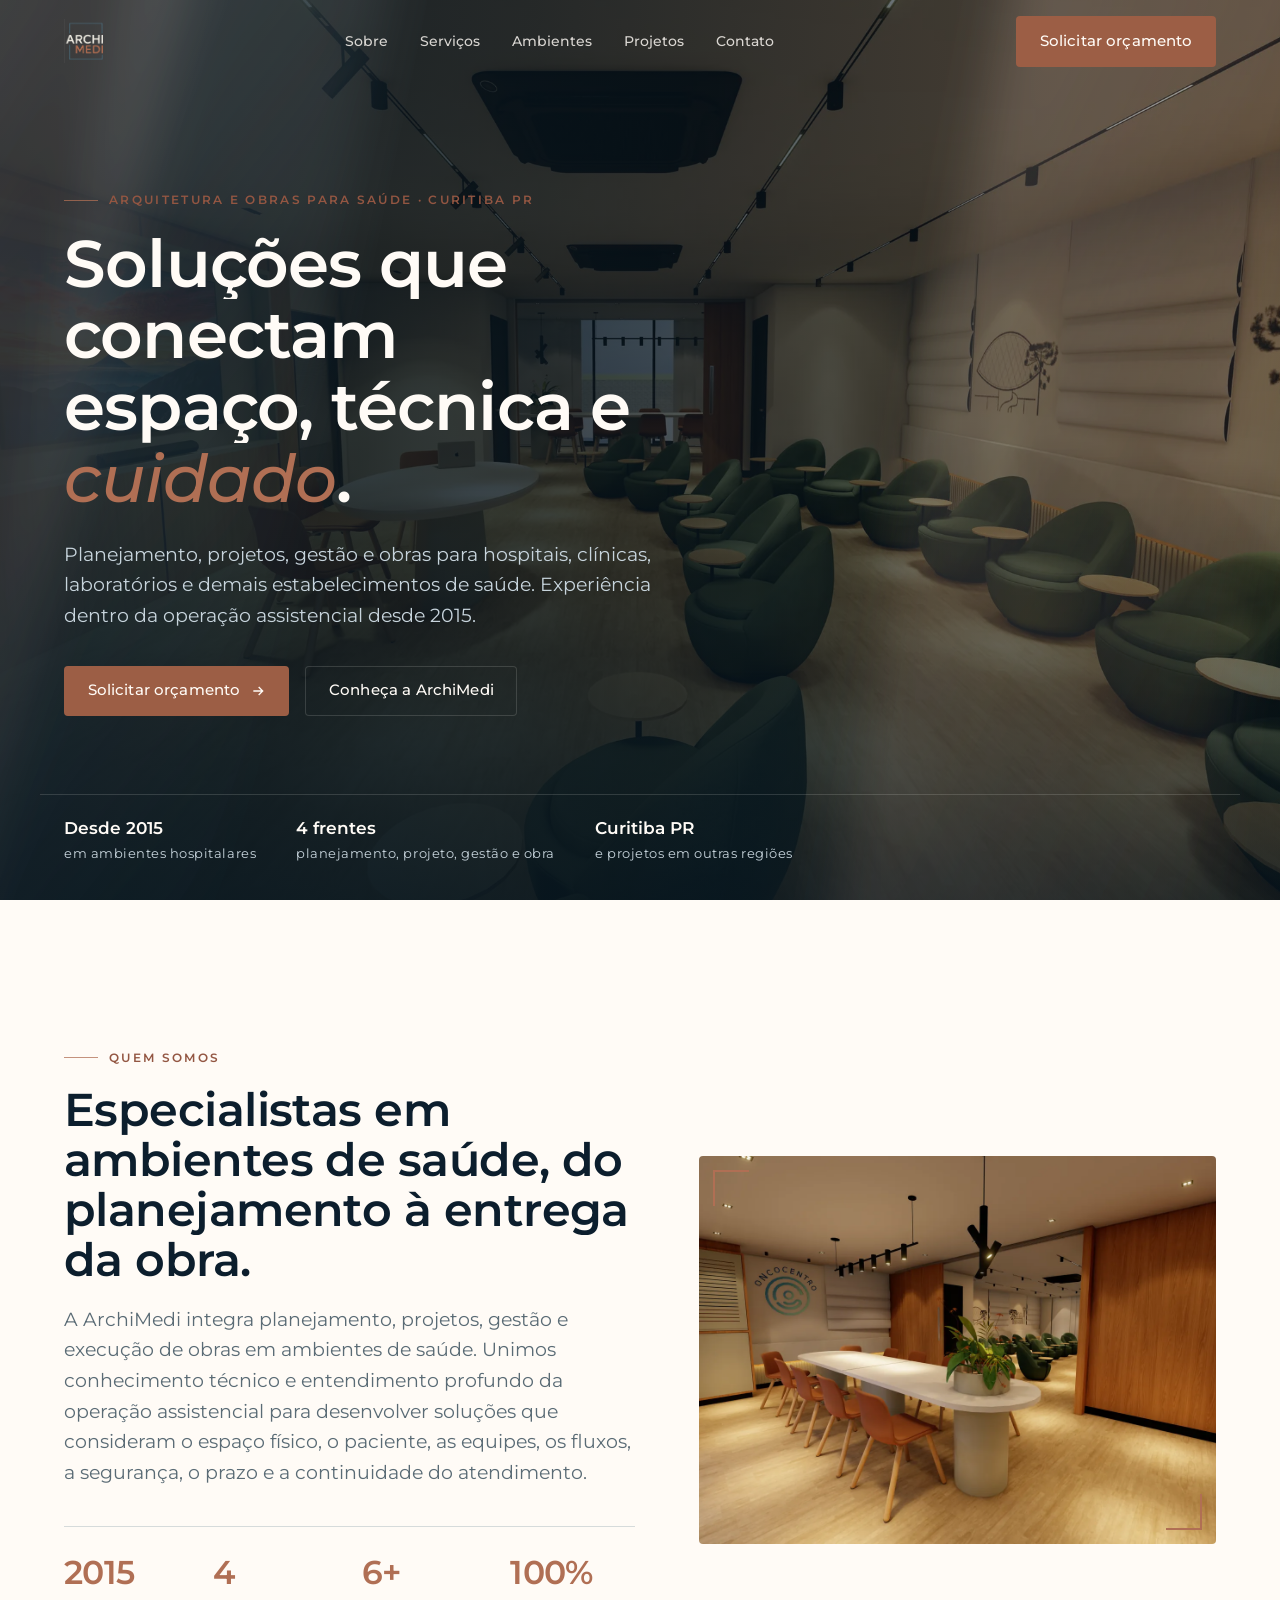
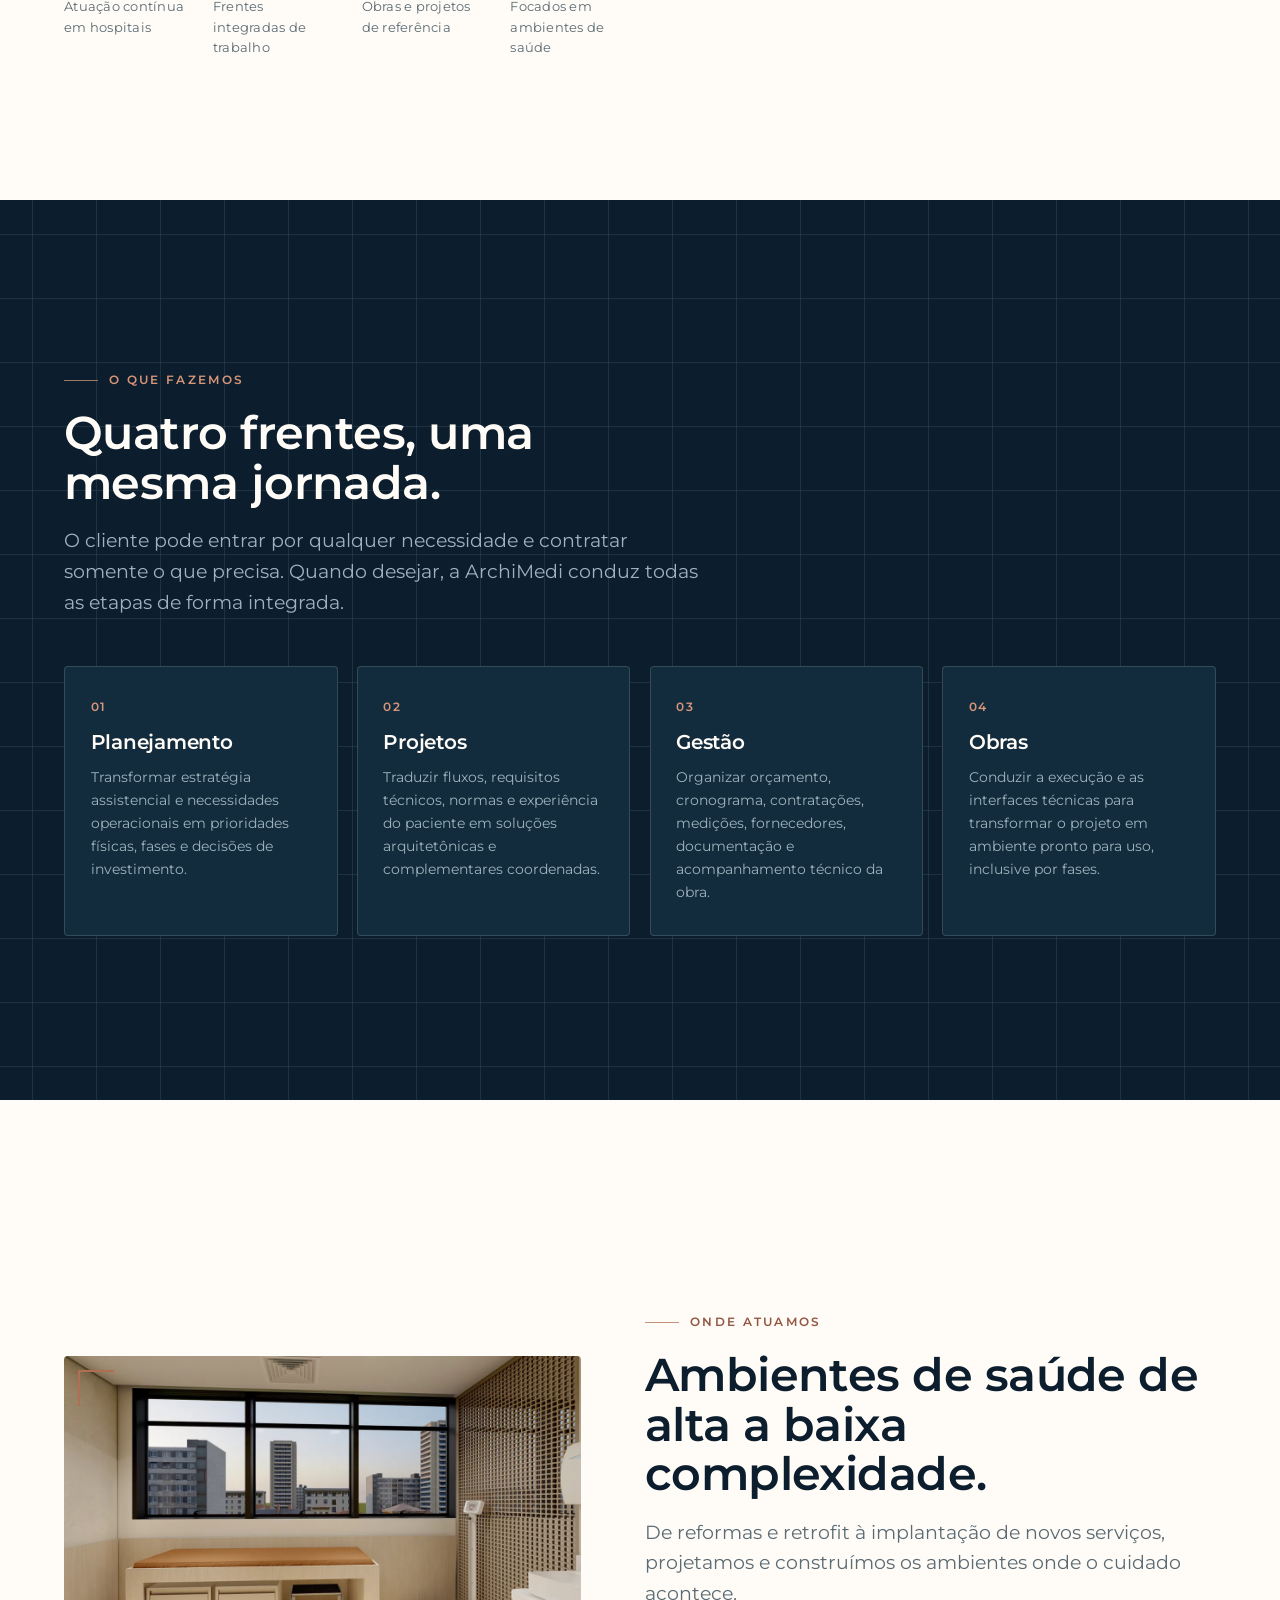
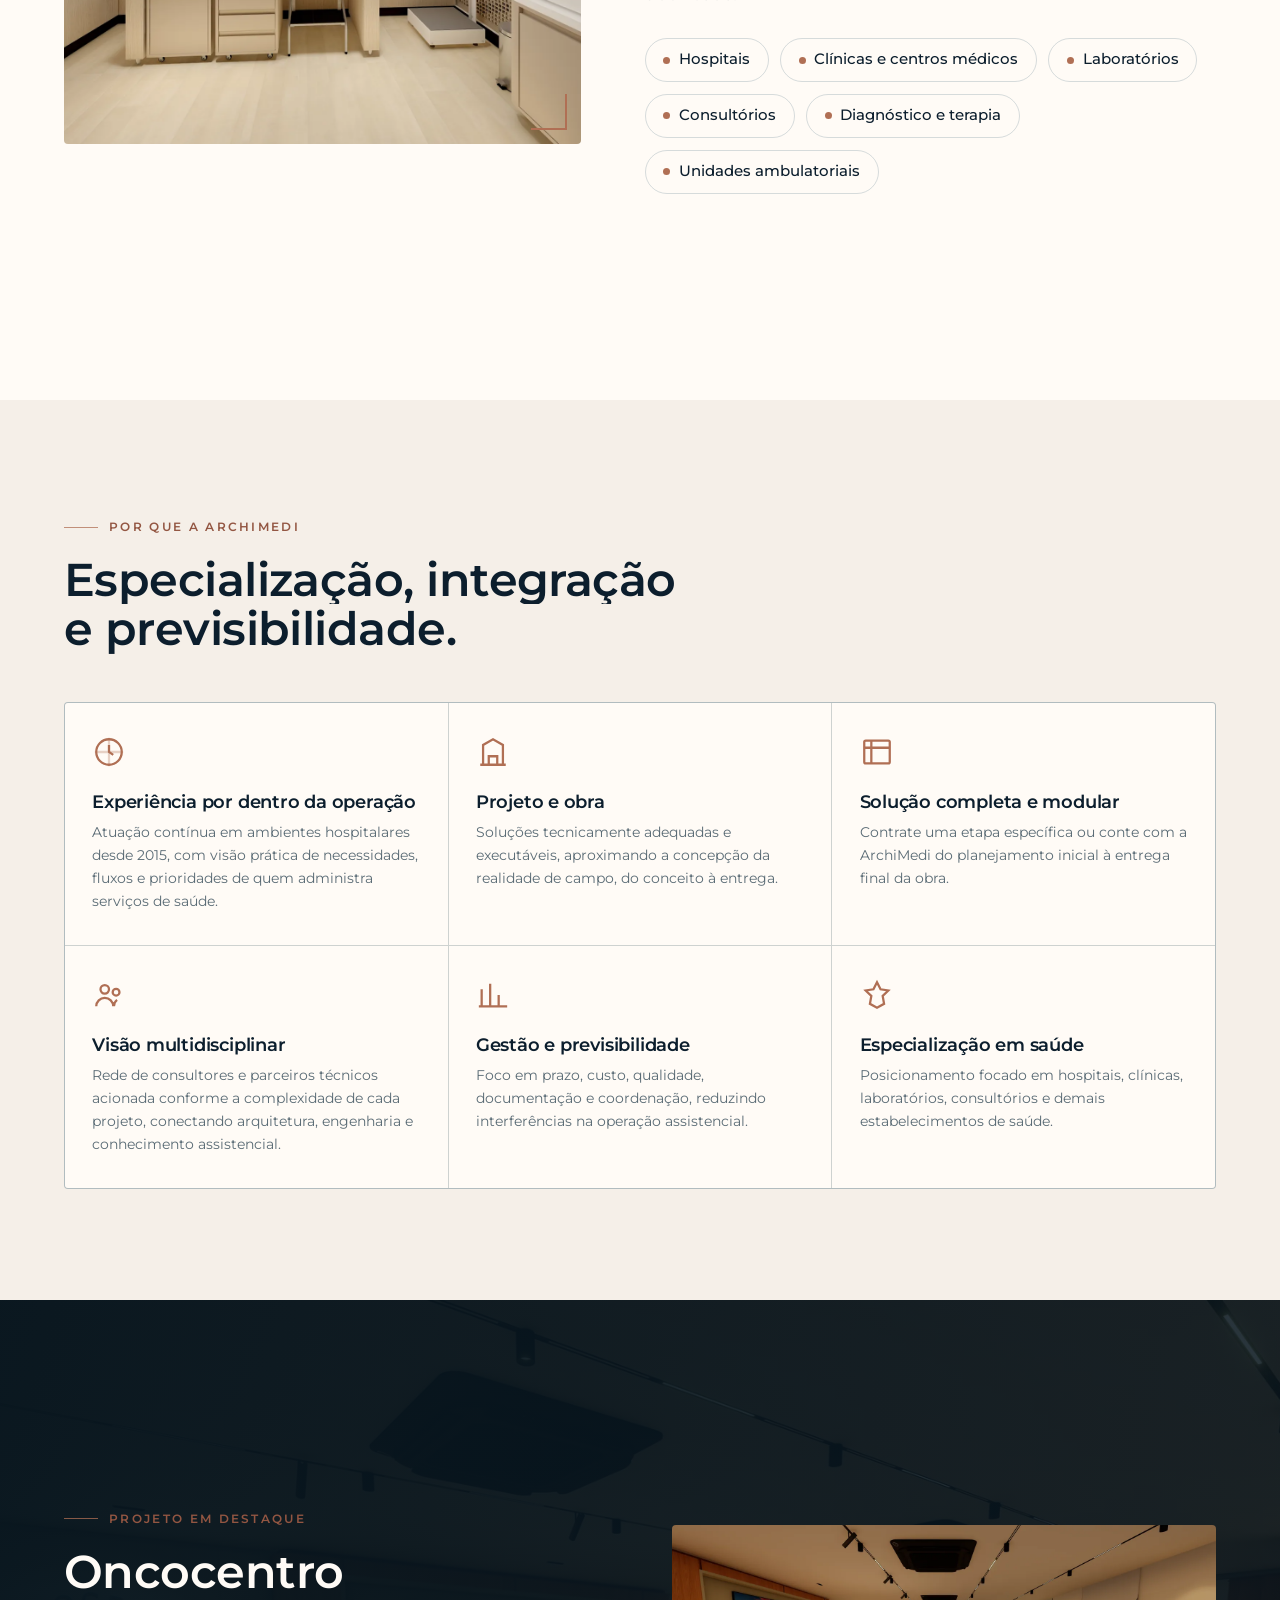
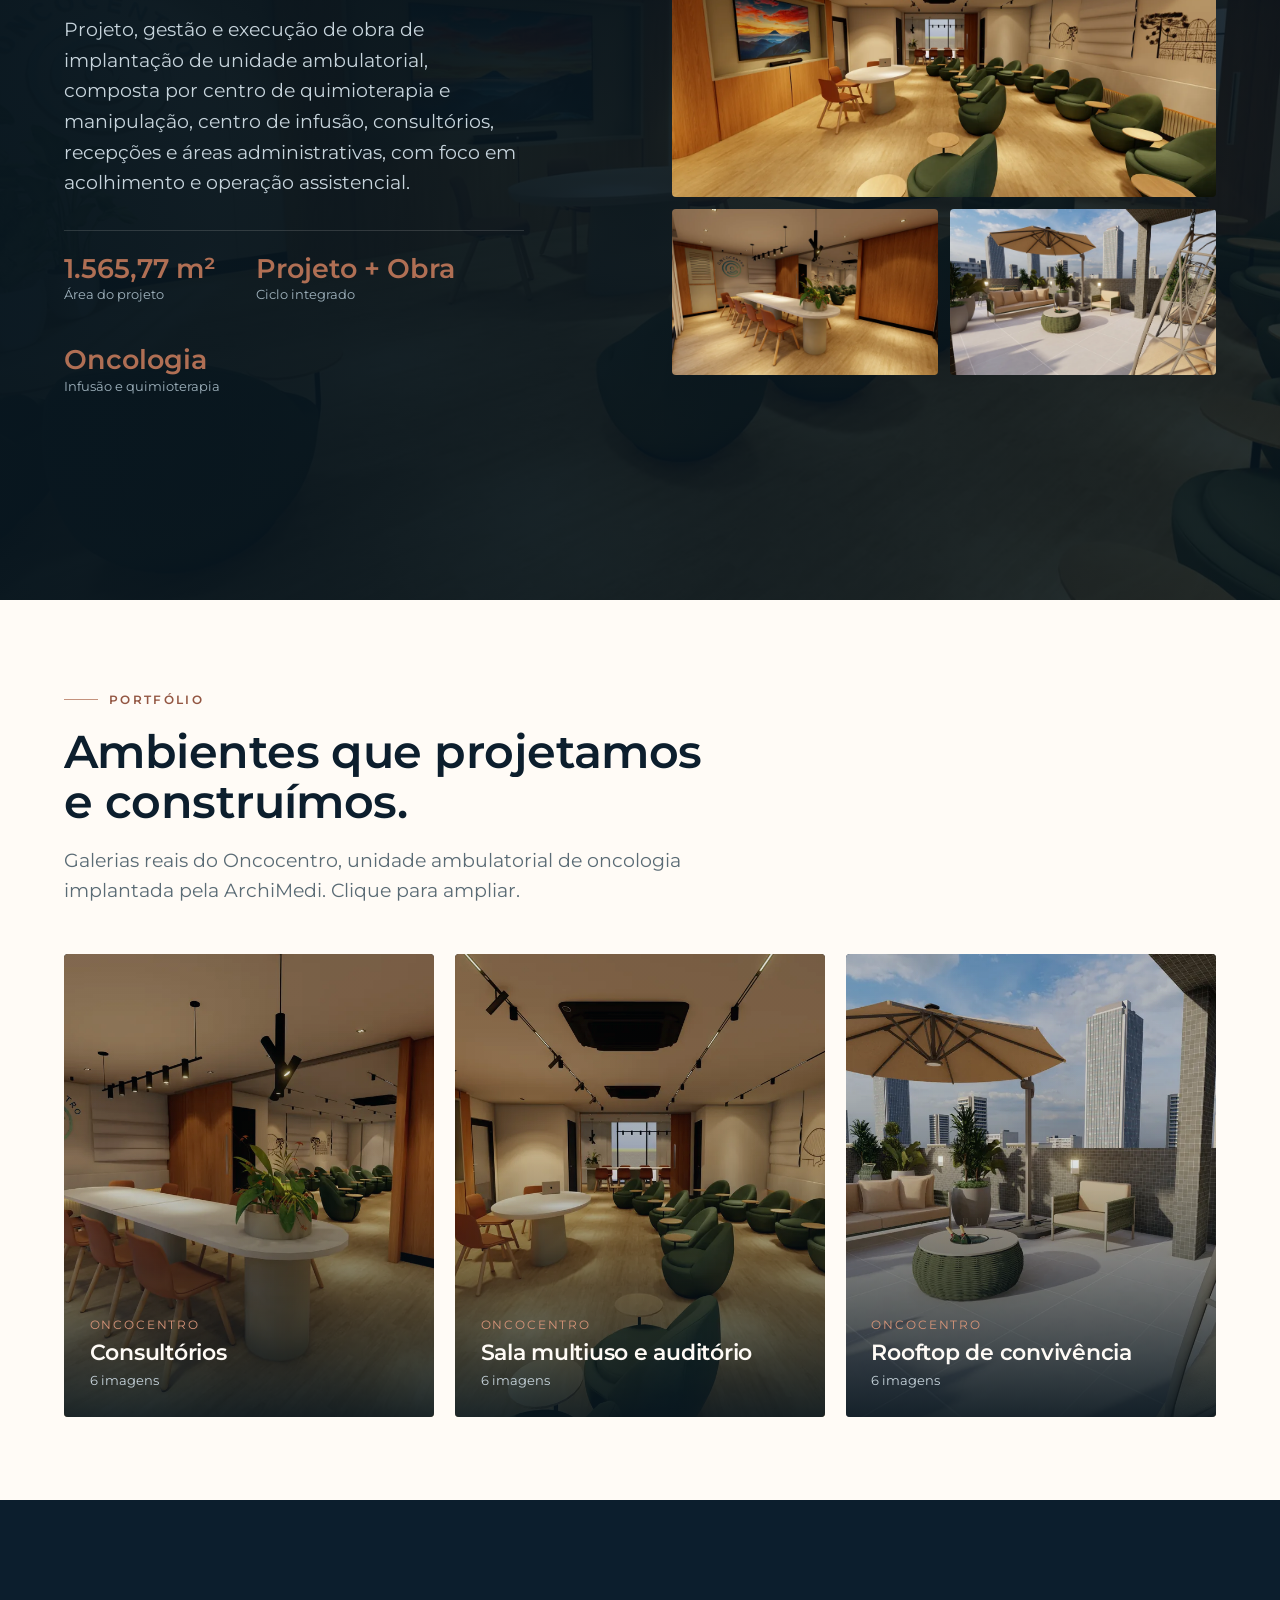
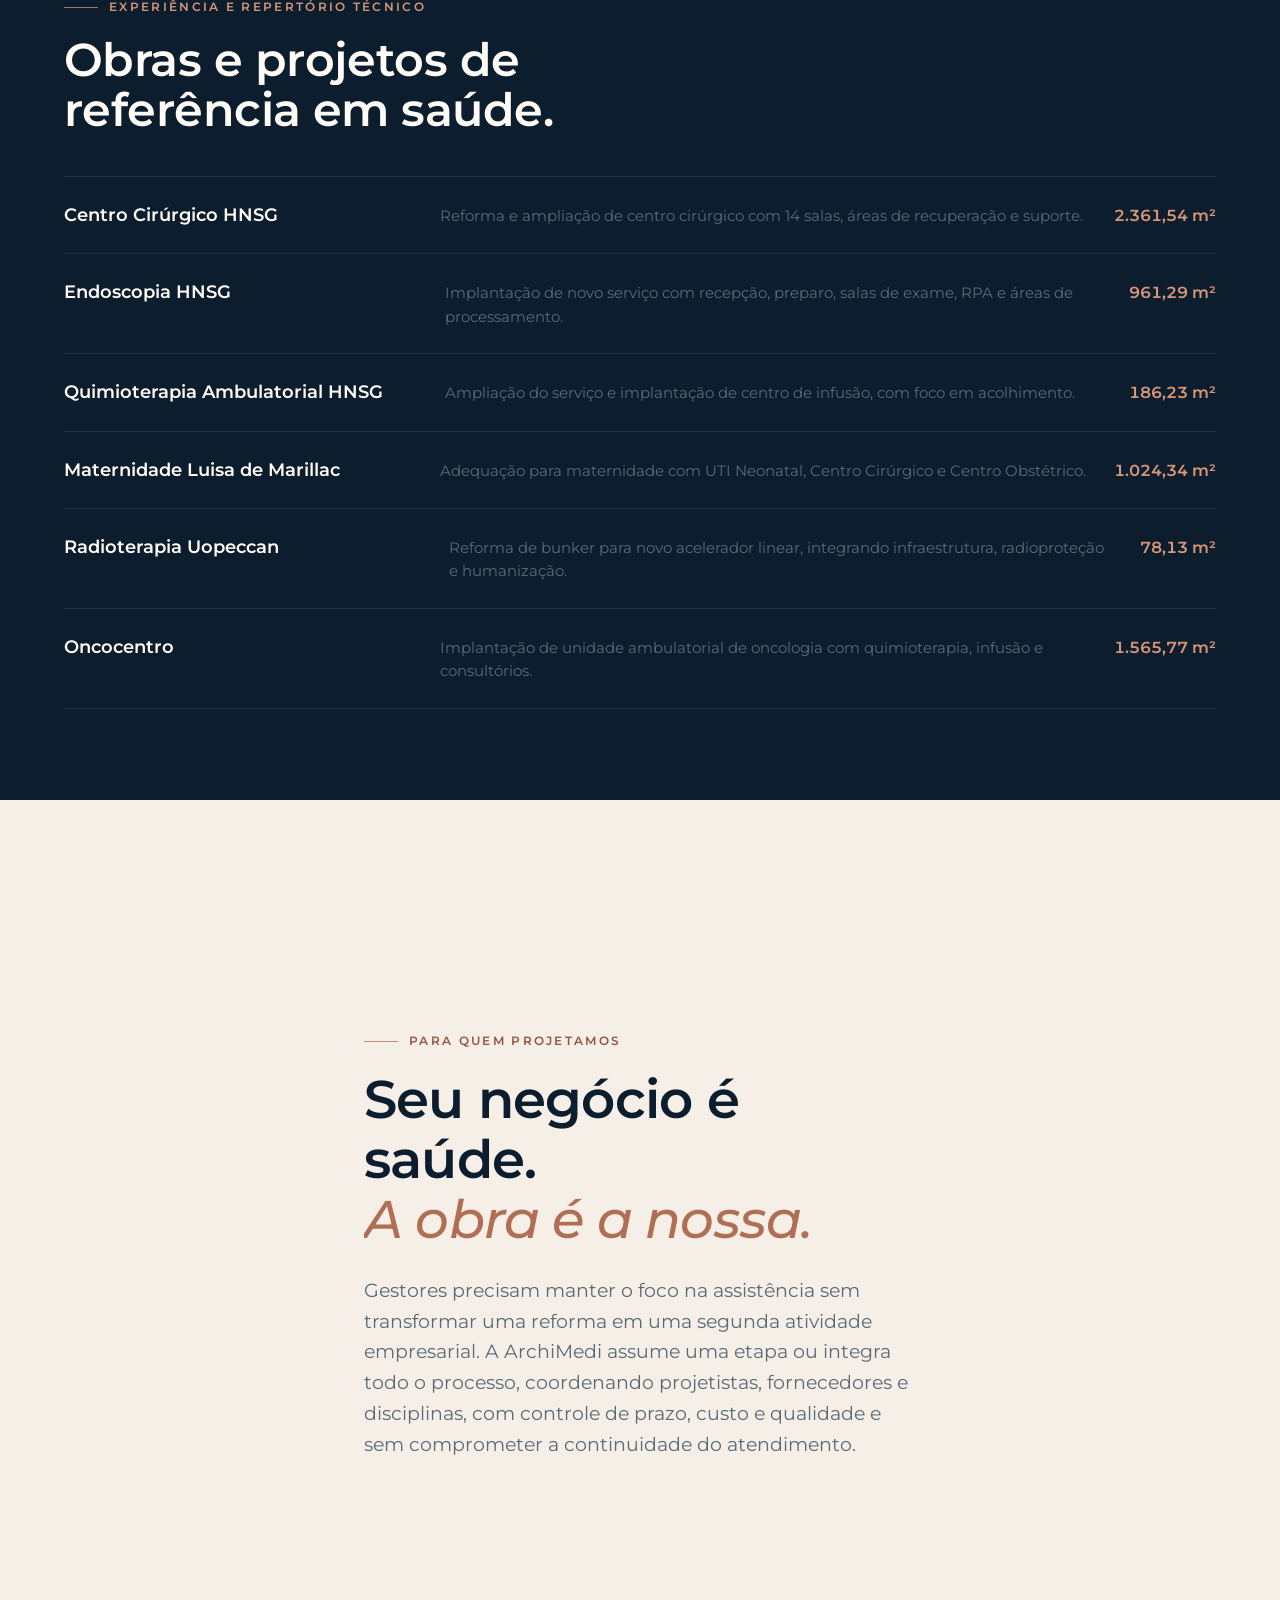
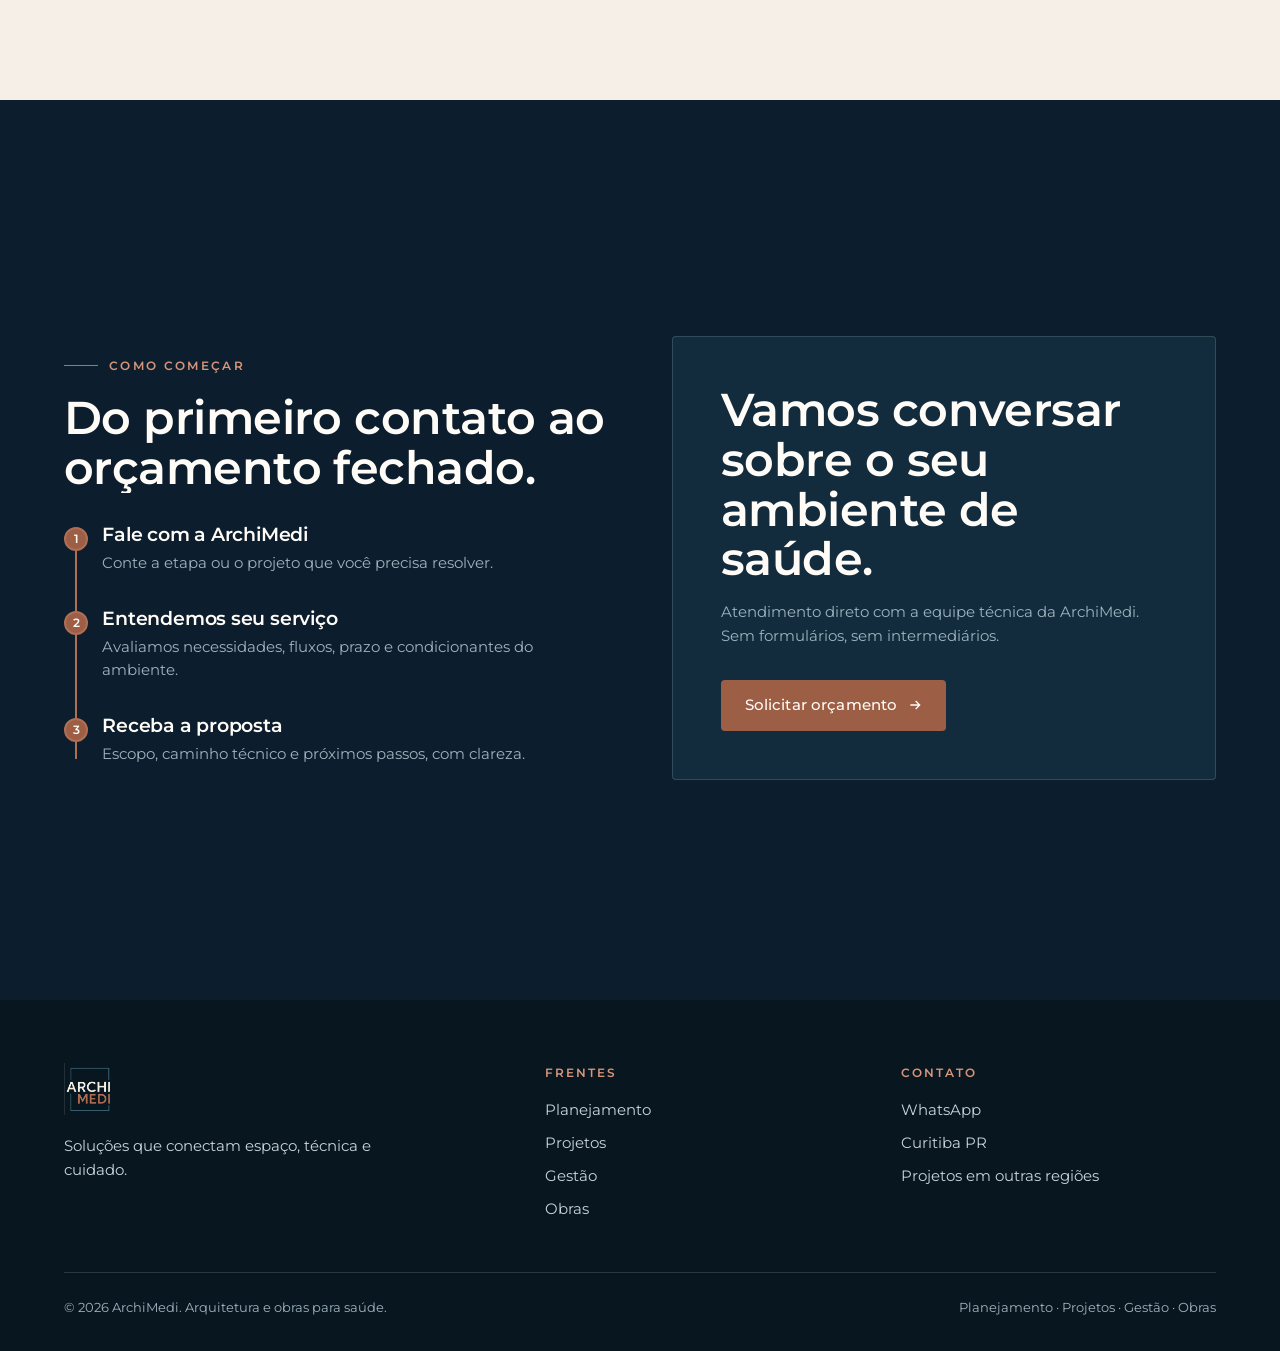
==== deploy-vercel/index.html @ e1d3fda1 "ArchiMedi: site institucional (deploy-vercel + public_html) Front-end estático (HTML/CSS/JS vanilla)" ====
<!doctype html>
<html lang="pt-BR" data-motion="on">
<head>
<meta charset="utf-8">
<meta name="viewport" content="width=device-width, initial-scale=1, viewport-fit=cover">
<title>ArchiMedi | Arquitetura e obras para saúde</title>
<meta name="description" content="ArchiMedi: planejamento, projetos, gestão e obras para ambientes de saúde. Arquitetura hospitalar, projeto de clínica e obra hospitalar com experiência na operação assistencial desde 2015. Curitiba PR.">
<meta name="theme-color" content="#0C1E2D">
<link rel="canonical" href="https://archimedi.com.br/">
<meta property="og:type" content="website">
<meta property="og:title" content="ArchiMedi | Arquitetura e obras para saúde">
<meta property="og:description" content="Soluções que conectam espaço, técnica e cuidado. Planejamento, projetos, gestão e obras para hospitais, clínicas e laboratórios.">
<meta property="og:image" content="assets/img/hero.webp">
<link rel="icon" href="assets/img/favicon.svg" type="image/svg+xml">
<link rel="preconnect" href="https://fonts.googleapis.com">
<link rel="preconnect" href="https://fonts.gstatic.com" crossorigin>
<link href="https://fonts.googleapis.com/css2?family=Montserrat:ital,wght@0,300;0,400;0,500;0,600;1,400;1,500&display=swap" rel="stylesheet">
<link rel="stylesheet" href="css/styles.css">
<noscript><style>html[data-motion] [data-reveal]{opacity:1!important;transform:none!important;filter:none!important}.loader{display:none!important}</style></noscript>
</head>
<body>

<!-- LOADER -->
<div class="loader" aria-hidden="true">
  <img src="assets/logos/logo-on-dark.webp" alt="">
  <span class="lo-bar"></span>
</div>

<div class="progress" aria-hidden="true"></div>

<!-- HEADER -->
<header class="header">
  <div class="container">
    <a href="#top" class="brand" aria-label="ArchiMedi, página inicial">
      <img src="assets/logos/logo-on-dark.webp" alt="ArchiMedi">
    </a>
    <nav class="nav" aria-label="Navegação principal">
      <a href="#sobre">Sobre</a>
      <a href="#servicos">Serviços</a>
      <a href="#ambientes">Ambientes</a>
      <a href="#projetos">Projetos</a>
      <a href="#contato">Contato</a>
    </nav>
    <div class="header-cta">
      <a class="btn btn-primary" data-wa="os serviços da ArchiMedi">Solicitar orçamento</a>
      <button class="burger" aria-label="Abrir menu" aria-expanded="false"><span></span><span></span><span></span></button>
    </div>
  </div>
</header>

<!-- HERO -->
<section class="hero" id="top">
  <div class="hero-bg"><img src="assets/img/hero.webp" alt="Ambiente de saúde projetado pela ArchiMedi, sala multiuso com iluminação natural"></div>
  <div class="hero-light" aria-hidden="true"><img src="assets/img/hero-light.svg" alt=""></div>
  <div class="container">
    <div class="hero-inner">
      <span class="eyebrow"><span class="rule"></span>Arquitetura e obras para saúde · Curitiba PR</span>
      <h1 class="h-display" data-word>Soluções que conectam espaço, técnica e <em>cuidado</em>.</h1>
      <p class="lead" data-reveal>Planejamento, projetos, gestão e obras para hospitais, clínicas, laboratórios e demais estabelecimentos de saúde. Experiência dentro da operação assistencial desde 2015.</p>
      <div class="hero-actions" data-reveal>
        <a class="btn btn-primary" data-wa="um projeto ou obra em ambiente de saúde">Solicitar orçamento <svg class="arw" width="16" height="16" viewBox="0 0 24 24" fill="none" stroke="currentColor" stroke-width="2"><path d="M5 12h14M13 6l6 6-6 6"/></svg></a>
        <a class="btn btn-ghost" href="#sobre">Conheça a ArchiMedi</a>
      </div>
    </div>
  </div>
  <div class="hero-meta" aria-hidden="false">
    <div class="container">
      <div class="mi"><b>Desde 2015</b>em ambientes hospitalares</div>
      <div class="mi"><b>4 frentes</b>planejamento, projeto, gestão e obra</div>
      <div class="mi"><b>Curitiba PR</b>e projetos em outras regiões</div>
    </div>
  </div>
</section>

<!-- QUEM SOMOS -->
<section class="section" id="sobre">
  <div class="container">
    <div class="split">
      <div class="about-text">
        <span class="eyebrow" data-reveal><span class="rule"></span>Quem somos</span>
        <h2 class="h-section" data-word>Especialistas em ambientes de saúde, do planejamento à entrega da obra.</h2>
        <p class="lead" data-reveal style="margin-top:1.2rem">A ArchiMedi integra planejamento, projetos, gestão e execução de obras em ambientes de saúde. Unimos conhecimento técnico e entendimento profundo da operação assistencial para desenvolver soluções que consideram o espaço físico, o paciente, as equipes, os fluxos, a segurança, o prazo e a continuidade do atendimento.</p>
        <div class="stats">
          <div class="stat" data-reveal><b>2015</b><span>Atuação contínua em hospitais</span></div>
          <div class="stat" data-reveal><b data-count="4">4</b><span>Frentes integradas de trabalho</span></div>
          <div class="stat" data-reveal><b data-count="6" data-suffix="+">6+</b><span>Obras e projetos de referência</span></div>
          <div class="stat" data-reveal><b data-count="100" data-suffix="%">100%</b><span>Focados em ambientes de saúde</span></div>
        </div>
      </div>
      <div class="split-media frame" data-reveal>
        <img src="assets/img/about.webp" alt="Sala de reunião e consultório em ambiente de saúde projetado pela ArchiMedi">
      </div>
    </div>
  </div>
</section>

<!-- SERVIÇOS / PILARES -->
<section class="section dark grid-texture" id="servicos">
  <div class="container">
    <div class="section-head">
      <span class="eyebrow" data-reveal><span class="rule"></span>O que fazemos</span>
      <h2 class="h-section" data-word>Quatro frentes, uma mesma jornada.</h2>
      <p class="lead" data-reveal>O cliente pode entrar por qualquer necessidade e contratar somente o que precisa. Quando desejar, a ArchiMedi conduz todas as etapas de forma integrada.</p>
    </div>
    <div class="pillars">
      <article class="pillar" data-reveal>
        <div class="num">01</div><h3>Planejamento</h3>
        <p>Transformar estratégia assistencial e necessidades operacionais em prioridades físicas, fases e decisões de investimento.</p>
        <span class="barline"></span>
      </article>
      <article class="pillar" data-reveal>
        <div class="num">02</div><h3>Projetos</h3>
        <p>Traduzir fluxos, requisitos técnicos, normas e experiência do paciente em soluções arquitetônicas e complementares coordenadas.</p>
        <span class="barline"></span>
      </article>
      <article class="pillar" data-reveal>
        <div class="num">03</div><h3>Gestão</h3>
        <p>Organizar orçamento, cronograma, contratações, medições, fornecedores, documentação e acompanhamento técnico da obra.</p>
        <span class="barline"></span>
      </article>
      <article class="pillar" data-reveal>
        <div class="num">04</div><h3>Obras</h3>
        <p>Conduzir a execução e as interfaces técnicas para transformar o projeto em ambiente pronto para uso, inclusive por fases.</p>
        <span class="barline"></span>
      </article>
    </div>
  </div>
</section>

<!-- AMBIENTES -->
<section class="section" id="ambientes">
  <div class="container">
    <div class="split rev">
      <div class="split-media frame" data-reveal>
        <img src="assets/img/ambientes.webp" alt="Consultório e sala técnica de ambiente de saúde">
      </div>
      <div>
        <span class="eyebrow" data-reveal><span class="rule"></span>Onde atuamos</span>
        <h2 class="h-section" data-word>Ambientes de saúde de alta a baixa complexidade.</h2>
        <p class="lead" data-reveal style="margin-top:1.1rem">De reformas e retrofit à implantação de novos serviços, projetamos e construímos os ambientes onde o cuidado acontece.</p>
        <div class="env-list">
          <span class="chip" data-reveal><span class="dot"></span>Hospitais</span>
          <span class="chip" data-reveal><span class="dot"></span>Clínicas e centros médicos</span>
          <span class="chip" data-reveal><span class="dot"></span>Laboratórios</span>
          <span class="chip" data-reveal><span class="dot"></span>Consultórios</span>
          <span class="chip" data-reveal><span class="dot"></span>Diagnóstico e terapia</span>
          <span class="chip" data-reveal><span class="dot"></span>Unidades ambulatoriais</span>
        </div>
      </div>
    </div>
  </div>
</section>

<!-- DIFERENCIAIS -->
<section class="section" id="diferenciais" style="background:#F5EFE8">
  <div class="container">
    <div class="section-head">
      <span class="eyebrow" data-reveal><span class="rule"></span>Por que a ArchiMedi</span>
      <h2 class="h-section" data-word>Especialização, integração e previsibilidade.</h2>
    </div>
    <div class="diffs">
      <div class="diff" data-reveal>
        <svg class="di" viewBox="0 0 24 24" fill="none" stroke="currentColor" stroke-width="1.6"><path d="M12 2v20M2 12h20" opacity=".3"/><circle cx="12" cy="12" r="9"/><path d="M12 7v5l3 2"/></svg>
        <h3>Experiência por dentro da operação</h3>
        <p>Atuação contínua em ambientes hospitalares desde 2015, com visão prática de necessidades, fluxos e prioridades de quem administra serviços de saúde.</p>
      </div>
      <div class="diff" data-reveal>
        <svg class="di" viewBox="0 0 24 24" fill="none" stroke="currentColor" stroke-width="1.6"><path d="M3 21h18M5 21V7l7-4 7 4v14M9 21v-6h6v6"/></svg>
        <h3>Projeto e obra</h3>
        <p>Soluções tecnicamente adequadas e executáveis, aproximando a concepção da realidade de campo, do conceito à entrega.</p>
      </div>
      <div class="diff" data-reveal>
        <svg class="di" viewBox="0 0 24 24" fill="none" stroke="currentColor" stroke-width="1.6"><rect x="3" y="4" width="18" height="16" rx="1"/><path d="M3 9h18M8 4v16"/></svg>
        <h3>Solução completa e modular</h3>
        <p>Contrate uma etapa específica ou conte com a ArchiMedi do planejamento inicial à entrega final da obra.</p>
      </div>
      <div class="diff" data-reveal>
        <svg class="di" viewBox="0 0 24 24" fill="none" stroke="currentColor" stroke-width="1.6"><circle cx="9" cy="8" r="3"/><circle cx="17" cy="10" r="2.4"/><path d="M3 20c0-3.3 2.7-6 6-6s6 2.7 6 6M15.5 20c0-2 .8-3.6 2.2-4.6"/></svg>
        <h3>Visão multidisciplinar</h3>
        <p>Rede de consultores e parceiros técnicos acionada conforme a complexidade de cada projeto, conectando arquitetura, engenharia e conhecimento assistencial.</p>
      </div>
      <div class="diff" data-reveal>
        <svg class="di" viewBox="0 0 24 24" fill="none" stroke="currentColor" stroke-width="1.6"><path d="M4 20V8M10 20V4M16 20v-8M22 20H2"/></svg>
        <h3>Gestão e previsibilidade</h3>
        <p>Foco em prazo, custo, qualidade, documentação e coordenação, reduzindo interferências na operação assistencial.</p>
      </div>
      <div class="diff" data-reveal>
        <svg class="di" viewBox="0 0 24 24" fill="none" stroke="currentColor" stroke-width="1.6"><path d="M12 3l2.5 5 5.5.8-4 3.9 1 5.5L12 21l-5-2.8 1-5.5-4-3.9 5.5-.8z"/></svg>
        <h3>Especialização em saúde</h3>
        <p>Posicionamento focado em hospitais, clínicas, laboratórios, consultórios e demais estabelecimentos de saúde.</p>
      </div>
    </div>
  </div>
</section>

<!-- DESTAQUE: ONCOCENTRO -->
<section class="showcase" id="projetos">
  <div class="showcase-bg"><img src="assets/img/showcase.webp" alt=""></div>
  <div class="container">
    <div class="showcase-grid">
      <div class="showcase-copy">
        <span class="eyebrow" data-reveal><span class="rule"></span>Projeto em destaque</span>
        <h2 class="h-section" data-word>Oncocentro</h2>
        <p class="lead" data-reveal style="margin-top:1.1rem">Projeto, gestão e execução de obra de implantação de unidade ambulatorial, composta por centro de quimioterapia e manipulação, centro de infusão, consultórios, recepções e áreas administrativas, com foco em acolhimento e operação assistencial.</p>
        <div class="showcase-stats">
          <div class="s" data-reveal><b>1.565,77 m²</b><span>Área do projeto</span></div>
          <div class="s" data-reveal><b>Projeto + Obra</b><span>Ciclo integrado</span></div>
          <div class="s" data-reveal><b>Oncologia</b><span>Infusão e quimioterapia</span></div>
        </div>
      </div>
      <div class="mini-gal" data-reveal>
        <figure class="gitem" data-gallery="assets/img/portfolio/sala-auditorio/00.webp|assets/img/portfolio/sala-auditorio/01.webp|assets/img/portfolio/sala-auditorio/02.webp|assets/img/portfolio/sala-auditorio/03.webp|assets/img/portfolio/sala-auditorio/04.webp|assets/img/portfolio/sala-auditorio/05.webp"><img src="assets/img/portfolio/sala-auditorio/00.webp" alt="Sala multiuso e auditório do Oncocentro"></figure>
        <figure class="gitem" data-gallery="assets/img/portfolio/consultorios/00.webp|assets/img/portfolio/consultorios/01.webp|assets/img/portfolio/consultorios/02.webp|assets/img/portfolio/consultorios/03.webp|assets/img/portfolio/consultorios/04.webp|assets/img/portfolio/consultorios/05.webp"><img src="assets/img/portfolio/consultorios/00.webp" alt="Consultório do Oncocentro"></figure>
        <figure class="gitem" data-gallery="assets/img/portfolio/rooftop/00.webp|assets/img/portfolio/rooftop/01.webp|assets/img/portfolio/rooftop/02.webp|assets/img/portfolio/rooftop/03.webp|assets/img/portfolio/rooftop/04.webp|assets/img/portfolio/rooftop/05.webp"><img src="assets/img/portfolio/rooftop/00.webp" alt="Rooftop de convivência do Oncocentro"></figure>
      </div>
    </div>
  </div>
</section>

<!-- PORTFÓLIO GRID -->
<section class="section" id="portfolio">
  <div class="container">
    <div class="section-head">
      <span class="eyebrow" data-reveal><span class="rule"></span>Portfólio</span>
      <h2 class="h-section" data-word>Ambientes que projetamos e construímos.</h2>
      <p class="lead" data-reveal>Galerias reais do Oncocentro, unidade ambulatorial de oncologia implantada pela ArchiMedi. Clique para ampliar.</p>
    </div>
    <div class="pf-grid">
      <article class="pf-card" data-reveal data-gallery="assets/img/portfolio/consultorios/00.webp|assets/img/portfolio/consultorios/01.webp|assets/img/portfolio/consultorios/02.webp|assets/img/portfolio/consultorios/03.webp|assets/img/portfolio/consultorios/04.webp|assets/img/portfolio/consultorios/05.webp">
        <img src="assets/img/portfolio/consultorios/00.webp" alt="Consultórios do Oncocentro">
        <div class="pf-zoom"><svg viewBox="0 0 24 24" fill="none" stroke="currentColor" stroke-width="2"><circle cx="11" cy="11" r="7"/><path d="M21 21l-4.3-4.3M11 8v6M8 11h6"/></svg></div>
        <div class="pf-ov"><span class="pf-city">Oncocentro</span><h3>Consultórios</h3><span class="pf-count">6 imagens</span></div>
      </article>
      <article class="pf-card" data-reveal data-gallery="assets/img/portfolio/sala-auditorio/00.webp|assets/img/portfolio/sala-auditorio/01.webp|assets/img/portfolio/sala-auditorio/02.webp|assets/img/portfolio/sala-auditorio/03.webp|assets/img/portfolio/sala-auditorio/04.webp|assets/img/portfolio/sala-auditorio/05.webp">
        <img src="assets/img/portfolio/sala-auditorio/00.webp" alt="Sala multiuso e auditório do Oncocentro">
        <div class="pf-zoom"><svg viewBox="0 0 24 24" fill="none" stroke="currentColor" stroke-width="2"><circle cx="11" cy="11" r="7"/><path d="M21 21l-4.3-4.3M11 8v6M8 11h6"/></svg></div>
        <div class="pf-ov"><span class="pf-city">Oncocentro</span><h3>Sala multiuso e auditório</h3><span class="pf-count">6 imagens</span></div>
      </article>
      <article class="pf-card" data-reveal data-gallery="assets/img/portfolio/rooftop/00.webp|assets/img/portfolio/rooftop/01.webp|assets/img/portfolio/rooftop/02.webp|assets/img/portfolio/rooftop/03.webp|assets/img/portfolio/rooftop/04.webp|assets/img/portfolio/rooftop/05.webp">
        <img src="assets/img/portfolio/rooftop/00.webp" alt="Rooftop de convivência do Oncocentro">
        <div class="pf-zoom"><svg viewBox="0 0 24 24" fill="none" stroke="currentColor" stroke-width="2"><circle cx="11" cy="11" r="7"/><path d="M21 21l-4.3-4.3M11 8v6M8 11h6"/></svg></div>
        <div class="pf-ov"><span class="pf-city">Oncocentro</span><h3>Rooftop de convivência</h3><span class="pf-count">6 imagens</span></div>
      </article>
    </div>
  </div>
</section>

<!-- REPERTÓRIO TÉCNICO -->
<section class="section dark" id="repertorio">
  <div class="container">
    <div class="section-head">
      <span class="eyebrow" data-reveal><span class="rule"></span>Experiência e repertório técnico</span>
      <h2 class="h-section" data-word>Obras e projetos de referência em saúde.</h2>
    </div>
    <div class="repo">
      <div class="repo-row" data-reveal><div class="rp-name">Centro Cirúrgico HNSG</div><div class="rp-desc">Reforma e ampliação de centro cirúrgico com 14 salas, áreas de recuperação e suporte.</div><div class="rp-area">2.361,54 m²</div></div>
      <div class="repo-row" data-reveal><div class="rp-name">Endoscopia HNSG</div><div class="rp-desc">Implantação de novo serviço com recepção, preparo, salas de exame, RPA e áreas de processamento.</div><div class="rp-area">961,29 m²</div></div>
      <div class="repo-row" data-reveal><div class="rp-name">Quimioterapia Ambulatorial HNSG</div><div class="rp-desc">Ampliação do serviço e implantação de centro de infusão, com foco em acolhimento.</div><div class="rp-area">186,23 m²</div></div>
      <div class="repo-row" data-reveal><div class="rp-name">Maternidade Luisa de Marillac</div><div class="rp-desc">Adequação para maternidade com UTI Neonatal, Centro Cirúrgico e Centro Obstétrico.</div><div class="rp-area">1.024,34 m²</div></div>
      <div class="repo-row" data-reveal><div class="rp-name">Radioterapia Uopeccan</div><div class="rp-desc">Reforma de bunker para novo acelerador linear, integrando infraestrutura, radioproteção e humanização.</div><div class="rp-area">78,13 m²</div></div>
      <div class="repo-row" data-reveal><div class="rp-name">Oncocentro</div><div class="rp-desc">Implantação de unidade ambulatorial de oncologia com quimioterapia, infusão e consultórios.</div><div class="rp-area">1.565,77 m²</div></div>
    </div>
  </div>
</section>

<!-- DORES / CITAÇÃO -->
<section class="section quote-sec grid-texture" style="background:#F5EFE8">
  <div class="container">
    <span class="eyebrow" data-reveal><span class="rule"></span>Para quem projetamos</span>
    <p class="big-quote" data-word>Seu negócio é saúde. <em>A obra é a nossa.</em></p>
    <p class="lead" data-reveal>Gestores precisam manter o foco na assistência sem transformar uma reforma em uma segunda atividade empresarial. A ArchiMedi assume uma etapa ou integra todo o processo, coordenando projetistas, fornecedores e disciplinas, com controle de prazo, custo e qualidade e sem comprometer a continuidade do atendimento.</p>
  </div>
</section>

<!-- COMO FUNCIONA + CTA -->
<section class="section dark" id="contato">
  <div class="container">
    <div class="steps-wrap">
      <div>
        <span class="eyebrow" data-reveal><span class="rule"></span>Como começar</span>
        <h2 class="h-section" data-word>Do primeiro contato ao orçamento fechado.</h2>
        <div class="steps" style="margin-top:2rem">
          <span class="track"><i></i></span>
          <div class="step"><span class="sd">1</span><h3>Fale com a ArchiMedi</h3><p>Conte a etapa ou o projeto que você precisa resolver.</p></div>
          <div class="step"><span class="sd">2</span><h3>Entendemos seu serviço</h3><p>Avaliamos necessidades, fluxos, prazo e condicionantes do ambiente.</p></div>
          <div class="step"><span class="sd">3</span><h3>Receba a proposta</h3><p>Escopo, caminho técnico e próximos passos, com clareza.</p></div>
        </div>
      </div>
      <div class="cta-card" data-reveal>
        <h2 class="h-section">Vamos conversar sobre o seu ambiente de saúde.</h2>
        <p>Atendimento direto com a equipe técnica da ArchiMedi. Sem formulários, sem intermediários.</p>
        <a class="btn btn-primary" data-wa="um projeto ou obra em ambiente de saúde">Solicitar orçamento <svg class="arw" width="16" height="16" viewBox="0 0 24 24" fill="none" stroke="currentColor" stroke-width="2"><path d="M5 12h14M13 6l6 6-6 6"/></svg></a>
      </div>
    </div>
  </div>
</section>

<!-- FOOTER -->
<footer class="footer">
  <div class="container">
    <div class="footer-top">
      <div>
        <img class="flogo" src="assets/logos/logo-on-dark.webp" alt="ArchiMedi">
        <p class="fsig">Soluções que conectam espaço, técnica e cuidado.</p>
      </div>
      <div>
        <h4>Frentes</h4>
        <ul>
          <li><a href="#servicos">Planejamento</a></li>
          <li><a href="#servicos">Projetos</a></li>
          <li><a href="#servicos">Gestão</a></li>
          <li><a href="#servicos">Obras</a></li>
        </ul>
      </div>
      <div>
        <h4>Contato</h4>
        <ul>
          <li><a data-wa="os serviços da ArchiMedi">WhatsApp</a></li>
          <li>Curitiba PR</li>
          <li>Projetos em outras regiões</li>
        </ul>
      </div>
    </div>
    <div class="footer-bot">
      <span>© <span id="yr">2026</span> ArchiMedi. Arquitetura e obras para saúde.</span>
      <span>Planejamento · Projetos · Gestão · Obras</span>
    </div>
  </div>
</footer>

<!-- LIGHTBOX -->
<div class="lb" role="dialog" aria-modal="true" aria-label="Galeria de imagens">
  <button class="lb-close" aria-label="Fechar"><svg viewBox="0 0 24 24" fill="none" stroke="currentColor" stroke-width="2"><path d="M6 6l12 12M18 6L6 18"/></svg></button>
  <button class="lb-nav lb-prev" aria-label="Anterior"><svg viewBox="0 0 24 24" fill="none" stroke="currentColor" stroke-width="2"><path d="M15 6l-6 6 6 6"/></svg></button>
  <img class="lb-img" src="" alt="Imagem ampliada do projeto">
  <button class="lb-nav lb-next" aria-label="Próxima"><svg viewBox="0 0 24 24" fill="none" stroke="currentColor" stroke-width="2"><path d="M9 6l6 6-6 6"/></svg></button>
  <div class="lb-counter"></div>
</div>

<script>document.getElementById('yr').textContent=new Date().getFullYear();</script>
<script>
/* Failsafe independente: se o motor não rodar, garante que tudo apareça e o loader some. */
setTimeout(function(){
  var l=document.querySelector('.loader'); if(l) l.classList.add('done');
  document.querySelectorAll('[data-reveal]:not(.is-in),[data-word]:not(.is-in)').forEach(function(e){e.classList.add('is-in');});
},3000);
</script>
<script src="js/app.js"></script>
</body>
</html>
---- deploy-vercel/css/styles.css ----
/* ============================================================
   ArchiMedi — arquitetura e obras para saúde
   Design system derivado do Manual de Marca real do cliente.
   ============================================================ */

:root{
  --azul-escuro:#0C1E2D;
  --azul-900:#08161F;
  --azul-700:#122C3E;
  --terracota:#B06F54;
  --terracota-hover:#9C5E45;
  --terracota-txt-light:#935642; /* terracota escurecido p/ texto pequeno sobre claro (AA) */
  --terracota-txt-dark:#D79579;  /* terracota clareado p/ texto pequeno sobre escuro (AA) */
  --cta:#9C5E45;                 /* fundo do botão primário: off-white passa AA */
  --cta-hover:#844B37;
  --azul-claro:#547585;
  --off-white:#FFFBF6;
  --muted:#5A6B75;
  --muted-on-dark:#9FB2BD;
  --linha:rgba(84,117,133,.24);
  --linha-dark:rgba(255,251,246,.14);

  --ff:'Montserrat',system-ui,-apple-system,'Segoe UI',Roboto,sans-serif;
  --container:1200px;
  --pad:24px;
  --radius:4px;
  --e:cubic-bezier(.16,.84,.28,1);
  --e2:cubic-bezier(.4,0,.2,1);
  --header-h:76px;
}

*{box-sizing:border-box}
html{scroll-behavior:auto;scroll-padding-top:var(--header-h);-webkit-text-size-adjust:100%}
body{
  margin:0;font-family:var(--ff);background:var(--off-white);color:var(--azul-escuro);
  font-weight:400;line-height:1.6;font-size:clamp(15px,1.05vw,16.5px);
  -webkit-font-smoothing:antialiased;overflow-x:hidden;
}
img{max-width:100%;display:block}
a{color:inherit;text-decoration:none}
[hidden]{display:none!important}
::selection{background:var(--terracota);color:var(--off-white)}

.container{width:100%;max-width:var(--container);margin:0 auto;padding:0 var(--pad)}

/* foco visível (WCAG) */
:focus-visible{outline:2px solid var(--terracota);outline-offset:3px;border-radius:2px}
.dark :focus-visible,.hero :focus-visible,.showcase :focus-visible,.lb :focus-visible{outline-color:#E3A583}
[data-gallery]{cursor:pointer}

/* ---------- Tipografia ---------- */
h1,h2,h3{font-weight:600;line-height:1.08;letter-spacing:-.012em;margin:0}
.h-display{font-size:clamp(2.35rem,5.2vw,4.15rem)}
.h-section{font-size:clamp(1.85rem,3.6vw,2.9rem)}
.lead{font-size:clamp(1.02rem,1.5vw,1.2rem);color:var(--muted);max-width:60ch}
.dark .lead{color:var(--muted-on-dark)}
p{margin:0 0 1rem}

.eyebrow{
  display:inline-flex;align-items:center;gap:.7rem;
  font-size:.72rem;font-weight:600;letter-spacing:.2em;text-transform:uppercase;
  color:var(--terracota-txt-light);margin-bottom:1.15rem;
}
.eyebrow .rule{width:34px;height:1px;background:var(--terracota);opacity:.75;display:inline-block}
.dark .eyebrow{color:#D79579}
.dark .eyebrow .rule{background:#D79579}

.accent{color:var(--terracota)}
em{font-style:italic;color:var(--terracota);font-weight:500}

/* ---------- Botões ---------- */
.btn{
  display:inline-flex;align-items:center;gap:.6rem;cursor:pointer;border:0;
  font-family:inherit;font-weight:500;font-size:.92rem;letter-spacing:.01em;
  padding:.92em 1.6em;border-radius:var(--radius);transition:background .3s var(--e2),transform .2s var(--e2),color .3s var(--e2);
}
.btn .arw{transition:transform .3s var(--e2)}
.btn:hover .arw{transform:translateX(4px)}
.btn:active{transform:scale(.98)}
.btn-primary{background:var(--cta);color:var(--off-white)}
.btn-primary:hover{background:var(--cta-hover)}
.btn-ghost{background:transparent;color:var(--off-white);box-shadow:inset 0 0 0 1px var(--linha-dark)}
.btn-ghost:hover{background:rgba(255,251,246,.08)}
.btn-outline{background:transparent;color:var(--azul-escuro);box-shadow:inset 0 0 0 1px var(--linha)}
.btn-outline:hover{background:rgba(12,30,45,.05)}

/* ---------- Seções (cada uma fecha em uma tela) ---------- */
.section{
  position:relative;min-height:100svh;display:flex;align-items:center;
  padding-block:clamp(4.5rem,9vh,7rem);
}
.section > .container{width:100%}
.dark{background:var(--azul-escuro);color:var(--off-white)}
.dark h1,.dark h2,.dark h3{color:var(--off-white)}
.section-head{max-width:64ch}
.section-head .h-section{margin-bottom:1.1rem}

/* linha técnica sutil (motivo blueprint) */
.grid-texture{
  background-image:linear-gradient(var(--linha) 1px,transparent 1px),
    linear-gradient(90deg,var(--linha) 1px,transparent 1px);
  background-size:64px 64px;background-position:center;
}
.dark .grid-texture{
  background-image:linear-gradient(var(--linha-dark) 1px,transparent 1px),
    linear-gradient(90deg,var(--linha-dark) 1px,transparent 1px);
}

/* moldura de cantos (do logo) sobre imagens */
.frame{position:relative}
.frame::before,.frame::after{
  content:"";position:absolute;width:34px;height:34px;pointer-events:none;z-index:2;
}
.frame::before{top:14px;left:14px;border-top:2px solid var(--terracota);border-left:2px solid var(--terracota)}
.frame::after{bottom:14px;right:14px;border-bottom:2px solid var(--terracota);border-right:2px solid var(--terracota)}

/* ============================================================
   HEADER
   ============================================================ */
.header{
  position:fixed;top:0;left:0;width:100%;z-index:60;
  transition:background .45s var(--e2),padding .45s var(--e2),box-shadow .45s var(--e2),transform .45s var(--e2);
  padding:16px 0;
}
.header.solid{background:rgba(8,22,31,.82);backdrop-filter:blur(14px);-webkit-backdrop-filter:blur(14px);box-shadow:0 1px 0 var(--linha-dark);padding:9px 0}
.header.hide{transform:translateY(-100%)}
.header .container{display:flex;align-items:center;justify-content:space-between;gap:1.5rem}
.brand{display:flex;align-items:center}
.brand img{height:44px;width:auto;transition:height .45s var(--e2)}
.header.solid .brand img{height:38px}
.nav{display:flex;align-items:center;gap:2rem}
.nav a{font-size:.9rem;font-weight:500;color:var(--off-white);opacity:.82;position:relative;padding:.2rem 0;transition:opacity .25s}
.nav a::after{content:"";position:absolute;left:0;bottom:-2px;width:0;height:1.5px;background:var(--terracota);transition:width .3s var(--e)}
.nav a:hover,.nav a.active{opacity:1}
.nav a:hover::after,.nav a.active::after{width:100%}
.header-cta{display:inline-flex;align-items:center;gap:1.4rem}
.burger{display:none;flex-direction:column;gap:5px;background:0;border:0;cursor:pointer;padding:8px;z-index:70}
.burger span{width:24px;height:2px;background:var(--off-white);transition:transform .35s var(--e),opacity .3s}
.burger.open span:nth-child(1){transform:translateY(7px) rotate(45deg)}
.burger.open span:nth-child(2){opacity:0}
.burger.open span:nth-child(3){transform:translateY(-7px) rotate(-45deg)}

/* ============================================================
   HERO
   ============================================================ */
.hero{position:relative;min-height:100svh;display:flex;align-items:center;overflow:hidden;background:var(--azul-escuro)}
.hero-bg{position:absolute;inset:0;z-index:0}
.hero-bg img{width:100%;height:100%;object-fit:cover}
.hero-bg::after{content:"";position:absolute;inset:0;
  background:linear-gradient(90deg,rgba(8,22,31,.94) 0%,rgba(8,22,31,.78) 42%,rgba(8,22,31,.42) 100%),
             linear-gradient(0deg,rgba(8,22,31,.75) 0%,rgba(8,22,31,0) 45%);}
.hero-light{position:absolute;inset:0;z-index:1;mix-blend-mode:screen;opacity:.75;pointer-events:none}
.hero-light img{width:100%;height:100%;object-fit:cover}
.hero .container{position:relative;z-index:3;color:var(--off-white)}
.hero-inner{max-width:60ch}
.hero .h-display{margin-bottom:1.5rem}
.hero .lead{color:#C7D4DC;max-width:52ch;margin-bottom:2.2rem}
.hero-actions{display:flex;flex-wrap:wrap;gap:1rem}
.hero-meta{position:absolute;left:0;right:0;bottom:clamp(1.5rem,4vh,2.6rem);z-index:3}
.hero-meta .container{display:flex;gap:2.5rem;flex-wrap:wrap;border-top:1px solid var(--linha-dark);padding-top:1.2rem}
.hero-meta .mi{color:#C7D4DC;font-size:.82rem;letter-spacing:.04em}
.hero-meta .mi b{display:block;color:var(--off-white);font-size:1.05rem;font-weight:600;letter-spacing:0;margin-bottom:.1rem}

/* ============================================================
   QUEM SOMOS (split + stats)
   ============================================================ */
.split{display:grid;grid-template-columns:1.05fr .95fr;gap:clamp(2rem,5vw,5rem);align-items:center}
.split.rev{grid-template-columns:.95fr 1.05fr}
.split.rev .split-media{order:-1}
.split-media{position:relative}
.split-media img{width:100%;aspect-ratio:4/3;object-fit:cover;border-radius:var(--radius)}
.about-text p{max-width:52ch}
.stats{display:grid;grid-template-columns:repeat(4,1fr);gap:1.5rem;margin-top:2.4rem;border-top:1px solid var(--linha);padding-top:1.8rem}
.stat b{display:block;font-size:clamp(1.7rem,2.6vw,2.4rem);font-weight:600;color:var(--terracota);letter-spacing:-.02em;line-height:1}
.stat span{font-size:.8rem;color:var(--muted);letter-spacing:.02em;margin-top:.5rem;display:block}

/* ============================================================
   PILARES / SERVIÇOS
   ============================================================ */
.pillars{display:grid;grid-template-columns:repeat(4,1fr);gap:1.2rem;margin-top:3rem}
.pillar{
  background:var(--azul-700);border:1px solid var(--linha-dark);border-radius:var(--radius);
  padding:1.9rem 1.6rem;position:relative;overflow:hidden;transition:transform .4s var(--e),border-color .4s var(--e),background .4s var(--e);
}
.pillar:hover{transform:translateY(-5px);border-color:var(--terracota);background:#153348}
.pillar .num{font-size:.78rem;font-weight:600;color:var(--terracota-txt-dark);letter-spacing:.12em}
.pillar h3{font-size:1.28rem;margin:.9rem 0 .8rem}
.pillar p{font-size:.9rem;color:var(--muted-on-dark);margin:0}
.pillar .barline{position:absolute;left:0;bottom:0;height:2px;width:100%;background:var(--terracota);transform:scaleX(0);transform-origin:left;transition:transform .5s var(--e)}
.pillar:hover .barline{transform:scaleX(1)}

/* ============================================================
   AMBIENTES (split imagem + lista chips)
   ============================================================ */
.env-list{display:flex;flex-wrap:wrap;gap:.7rem;margin-top:1.8rem}
.chip{
  display:inline-flex;align-items:center;gap:.55rem;font-size:.92rem;font-weight:500;
  padding:.6rem 1.1rem;border-radius:100px;border:1px solid var(--linha);color:var(--azul-escuro);
  transition:border-color .3s,color .3s,background .3s;
}
.chip .dot{width:7px;height:7px;border-radius:50%;background:var(--terracota)}
.chip:hover{border-color:var(--terracota);background:rgba(176,111,84,.06)}

/* ============================================================
   DIFERENCIAIS (grid 3x2)
   ============================================================ */
.diffs{display:grid;grid-template-columns:repeat(3,1fr);gap:1px;margin-top:3rem;background:var(--linha);border:1px solid var(--linha);border-radius:var(--radius);overflow:hidden}
.diff{background:var(--off-white);padding:2rem 1.7rem;transition:background .35s var(--e)}
.diff:hover{background:#fff}
.diff .di{width:34px;height:34px;color:var(--terracota);margin-bottom:1rem}
.diff h3{font-size:1.12rem;margin-bottom:.6rem}
.diff p{font-size:.9rem;color:var(--muted);margin:0}

/* ============================================================
   DESTAQUE (Oncocentro) - showcase full-bleed
   ============================================================ */
.showcase{position:relative;min-height:100svh;display:flex;align-items:center;overflow:hidden;background:var(--azul-900)}
.showcase-bg{position:absolute;inset:0;z-index:0}
.showcase-bg img{width:100%;height:100%;object-fit:cover;opacity:.34}
.showcase-bg::after{content:"";position:absolute;inset:0;background:linear-gradient(90deg,rgba(8,22,31,.95),rgba(8,22,31,.6))}
.showcase .container{position:relative;z-index:2;color:var(--off-white)}
.showcase-grid{display:grid;grid-template-columns:1fr 1fr;gap:clamp(2rem,5vw,4.5rem);align-items:center}
.showcase-copy{max-width:46ch}
.showcase .lead{color:#C7D4DC}
.mini-gal{display:grid;grid-template-columns:1fr 1fr;gap:.8rem}
.mini-gal .gitem{margin:0;overflow:hidden;border-radius:var(--radius);cursor:pointer;position:relative}
.mini-gal .gitem:first-child{grid-column:1 / -1}
.mini-gal img{width:100%;aspect-ratio:16/10;object-fit:cover;transition:transform .7s var(--e)}
.mini-gal .gitem:first-child img{aspect-ratio:16/8}
.mini-gal .gitem:hover img{transform:scale(1.05)}
.showcase-stats{display:flex;gap:2.5rem;flex-wrap:wrap;margin-top:2rem;border-top:1px solid var(--linha-dark);padding-top:1.5rem}
.showcase-stats .s b{display:block;font-size:1.7rem;font-weight:600;color:var(--terracota);line-height:1}
.showcase-stats .s span{font-size:.8rem;color:var(--muted-on-dark)}

/* ============================================================
   PORTFÓLIO (grid de cards + lightbox)
   ============================================================ */
.pf-grid{display:grid;grid-template-columns:repeat(3,1fr);gap:1.3rem;margin-top:3rem}
.pf-card{
  position:relative;border-radius:var(--radius);overflow:hidden;cursor:pointer;background:var(--azul-escuro);
  aspect-ratio:4/5;
}
.pf-card img{width:100%;height:100%;object-fit:cover;transition:transform .8s var(--e);opacity:.92}
.pf-card:hover img{transform:scale(1.06)}
.pf-card .pf-ov{position:absolute;inset:0;background:linear-gradient(0deg,rgba(8,22,31,.9) 0%,rgba(8,22,31,.05) 55%);display:flex;flex-direction:column;justify-content:flex-end;padding:1.6rem}
.pf-card .pf-city{font-size:.72rem;letter-spacing:.16em;text-transform:uppercase;color:#D79579;margin-bottom:.4rem}
.pf-card h3{color:var(--off-white);font-size:1.35rem}
.pf-card .pf-count{color:#C7D4DC;font-size:.82rem;margin-top:.35rem}
.pf-card .pf-zoom{position:absolute;top:1.2rem;right:1.2rem;width:42px;height:42px;border-radius:50%;
  background:rgba(255,251,246,.12);border:1px solid var(--linha-dark);display:grid;place-items:center;
  opacity:0;transform:scale(.85);transition:opacity .35s var(--e),transform .35s var(--e)}
.pf-card:hover .pf-zoom{opacity:1;transform:scale(1)}
.pf-card .pf-zoom svg{width:18px;height:18px;color:var(--off-white)}

/* ============================================================
   REPERTÓRIO (lista/tabela de obras com áreas)
   ============================================================ */
.repo{margin-top:2.6rem;border-top:1px solid var(--linha)}
.repo-row{
  display:grid;grid-template-columns:1.3fr 2.4fr auto;gap:1.5rem;align-items:baseline;
  padding:1.5rem 0;border-bottom:1px solid var(--linha);transition:padding-left .4s var(--e);
}
.repo-row:hover{padding-left:12px}
.repo-row .rp-name{font-weight:600;font-size:1.1rem}
.repo-row .rp-desc{color:var(--muted);font-size:.92rem}
.repo-row .rp-area{font-weight:600;color:var(--terracota-txt-dark);white-space:nowrap;font-variant-numeric:tabular-nums;font-size:1rem}

/* ============================================================
   DORES (citação full-bleed)
   ============================================================ */
.quote-sec{position:relative;overflow:hidden}
.quote-sec .container{text-align:left;max-width:60ch}
.big-quote{font-size:clamp(1.9rem,4.2vw,3.3rem);font-weight:600;line-height:1.14;letter-spacing:-.015em;margin:0 0 1.6rem}
.big-quote .accent{color:var(--terracota)}

/* ============================================================
   COMO FUNCIONA + CTA (passo a passo animado)
   ============================================================ */
.steps-wrap{display:grid;grid-template-columns:1fr 1fr;gap:clamp(2rem,5vw,4.5rem);align-items:center;margin-top:1rem}
.steps{position:relative;padding-left:2.4rem}
.steps .track{position:absolute;left:11px;top:8px;bottom:8px;width:2px;background:var(--linha-dark)}
.steps .track i{position:absolute;inset:0;background:var(--terracota);transform:scaleY(0);transform-origin:top;transition:transform 1.1s var(--e)}
.steps.on .track i{transform:scaleY(1)}
.step{position:relative;padding:0 0 2.1rem}
.step:last-child{padding-bottom:0}
.step .sd{position:absolute;left:-2.4rem;top:2px;width:24px;height:24px;border-radius:50%;background:var(--azul-700);border:2px solid var(--azul-claro);display:grid;place-items:center;font-size:.72rem;font-weight:600;color:var(--off-white)}
.step.in .sd{border-color:var(--terracota);background:var(--cta)}
.step h3{font-size:1.18rem;margin-bottom:.4rem}
.step p{color:var(--muted-on-dark);font-size:.92rem;margin:0}
.steps .step{opacity:0;transform:translateY(14px);transition:opacity .7s var(--e),transform .7s var(--e)}
.steps.on .step.in{opacity:1;transform:none}
.cta-card{background:var(--azul-700);border:1px solid var(--linha-dark);border-radius:var(--radius);padding:clamp(2rem,4vw,3rem)}
.cta-card .h-section{margin-bottom:1rem}
.cta-card p{color:var(--muted-on-dark)}
.cta-card .btn{margin-top:1rem}

/* ============================================================
   FOOTER
   ============================================================ */
.footer{background:var(--azul-900);color:var(--off-white);padding:clamp(3.5rem,7vh,5rem) 0 2rem}
.footer-top{display:grid;grid-template-columns:1.4fr 1fr 1fr;gap:2.5rem;padding-bottom:2.5rem;border-bottom:1px solid var(--linha-dark)}
.footer img.flogo{height:52px;margin-bottom:1.2rem}
.footer .fsig{color:#C7D4DC;max-width:34ch}
.footer h4{font-size:.78rem;letter-spacing:.16em;text-transform:uppercase;color:#D79579;margin:0 0 1rem;font-weight:600}
.footer ul{list-style:none;margin:0;padding:0}
.footer li{margin-bottom:.6rem;color:#C7D4DC;font-size:.92rem}
.footer a:hover{color:var(--off-white)}
.footer-bot{display:flex;justify-content:space-between;gap:1rem;flex-wrap:wrap;padding-top:1.6rem;color:var(--muted-on-dark);font-size:.8rem}

/* ============================================================
   LIGHTBOX
   ============================================================ */
.lb{position:fixed;inset:0;z-index:100;background:rgba(6,16,23,.96);display:flex;align-items:center;justify-content:center;
  opacity:0;visibility:hidden;transition:opacity .4s var(--e),visibility .4s}
.lb.open{opacity:1;visibility:visible}
.lb-img{max-width:min(92vw,1400px);max-height:82vh;object-fit:contain;border-radius:var(--radius);
  transform:scale(.97);transition:transform .5s var(--e)}
.lb.open .lb-img{transform:scale(1)}
.lb-close{position:absolute;top:1.4rem;right:1.6rem;width:46px;height:46px;border-radius:50%;background:rgba(255,251,246,.1);border:1px solid var(--linha-dark);color:var(--off-white);cursor:pointer;display:grid;place-items:center}
.lb-nav{position:absolute;top:50%;transform:translateY(-50%);width:52px;height:52px;border-radius:50%;background:rgba(255,251,246,.1);border:1px solid var(--linha-dark);color:var(--off-white);cursor:pointer;display:grid;place-items:center;transition:background .3s}
.lb-nav:hover,.lb-close:hover{background:rgba(255,251,246,.2)}
.lb-prev{left:1.6rem}.lb-next{right:1.6rem}
.lb-counter{position:absolute;bottom:1.6rem;left:0;right:0;text-align:center;color:#C7D4DC;font-size:.85rem;letter-spacing:.1em}
.lb-nav svg,.lb-close svg{width:20px;height:20px}

/* ============================================================
   LOADER
   ============================================================ */
.loader{position:fixed;inset:0;z-index:200;background:var(--azul-escuro);display:grid;place-items:center;transition:opacity .7s var(--e),visibility .7s}
.loader.done{opacity:0;visibility:hidden}
.loader img{height:74px;opacity:0;animation:loLogo 1.1s var(--e) forwards}
.loader .lo-bar{position:absolute;bottom:0;left:0;height:2px;background:var(--terracota);width:0}
@keyframes loLogo{from{opacity:0;transform:translateY(8px)}to{opacity:1;transform:none}}

/* barra de progresso de leitura */
.progress{position:fixed;top:0;left:0;height:2px;background:linear-gradient(90deg,var(--terracota),var(--azul-claro));width:0;z-index:65;transition:width .1s linear}

/* ============================================================
   MOTION (reveals) - gated por html[data-motion]
   ============================================================ */
html[data-motion] [data-reveal]{opacity:0;transform:translateY(24px);filter:blur(5px);
  transition:opacity .9s var(--e),transform .9s var(--e),filter .9s var(--e)}
html[data-motion] [data-reveal="rise"]{transform:translateY(24px)}
html[data-motion] [data-reveal].is-in{opacity:1;transform:none;filter:none}
html[data-motion] [data-word] .word{display:inline-block;overflow:hidden;vertical-align:top}
html[data-motion] [data-word] .word i{display:inline-block;font-style:inherit;transform:translateY(110%);transition:transform .9s var(--e)}
html[data-motion] [data-word].is-in .word i{transform:none}
html[data-motion] [data-word] em{color:var(--terracota)}

/* ============================================================
   RESPONSIVO
   ============================================================ */
@media(max-width:1000px){
  .split,.showcase-grid,.steps-wrap{grid-template-columns:1fr}
  .split.rev .split-media{order:0}
  .pillars{grid-template-columns:repeat(2,1fr)}
  .diffs{grid-template-columns:repeat(2,1fr)}
  .pf-grid{grid-template-columns:repeat(2,1fr)}
  .footer-top{grid-template-columns:1fr 1fr}
  .section,.hero,.showcase{min-height:auto;padding-block:clamp(4rem,10vh,6rem)}
  .split-media{order:-1}
  .showcase-bg img{opacity:.28}
}
@media(max-width:900px){
  .nav{
    position:fixed;top:0;right:0;height:100svh;width:min(80vw,340px);background:var(--azul-900);
    flex-direction:column;align-items:flex-start;justify-content:center;gap:1.6rem;padding:3rem 2.4rem;
    transform:translateX(100%);transition:transform .45s var(--e);z-index:65;box-shadow:-20px 0 60px rgba(0,0,0,.4);
  }
  .nav.open{transform:translateX(0)}
  .nav a{font-size:1.15rem;opacity:.95}
  .burger{display:flex}
  .header-cta .btn{display:none}
  .header-cta .burger{display:flex}
  .hero{align-items:center;padding-top:calc(var(--header-h) + 1.4rem);padding-bottom:2.5rem}
  .hero-meta{display:none}
}
@media(max-width:620px){
  h1,h2,h3{letter-spacing:-.01em}
  .pillars,.diffs,.pf-grid,.stats{grid-template-columns:1fr}
  .mini-gal{grid-template-columns:1fr}
  .mini-gal .gitem:first-child{grid-column:auto}
  .repo-row{grid-template-columns:1fr;gap:.4rem}
  .repo-row .rp-area{font-size:1.05rem}
  .hero-actions{flex-direction:column;align-items:stretch}
  .hero-actions .btn{justify-content:center}
  .lb-prev{left:.6rem}.lb-next{right:.6rem}
  .frame::before,.frame::after{width:22px;height:22px}
  .stat b{font-size:2rem}
}

@media (prefers-reduced-motion: reduce){
  *{animation-duration:.001ms!important;transition-duration:.001ms!important;scroll-behavior:auto!important}
  html[data-motion] [data-reveal]{opacity:1!important;transform:none!important;filter:none!important}
  html[data-motion] [data-word] .word i{transform:none!important}
}
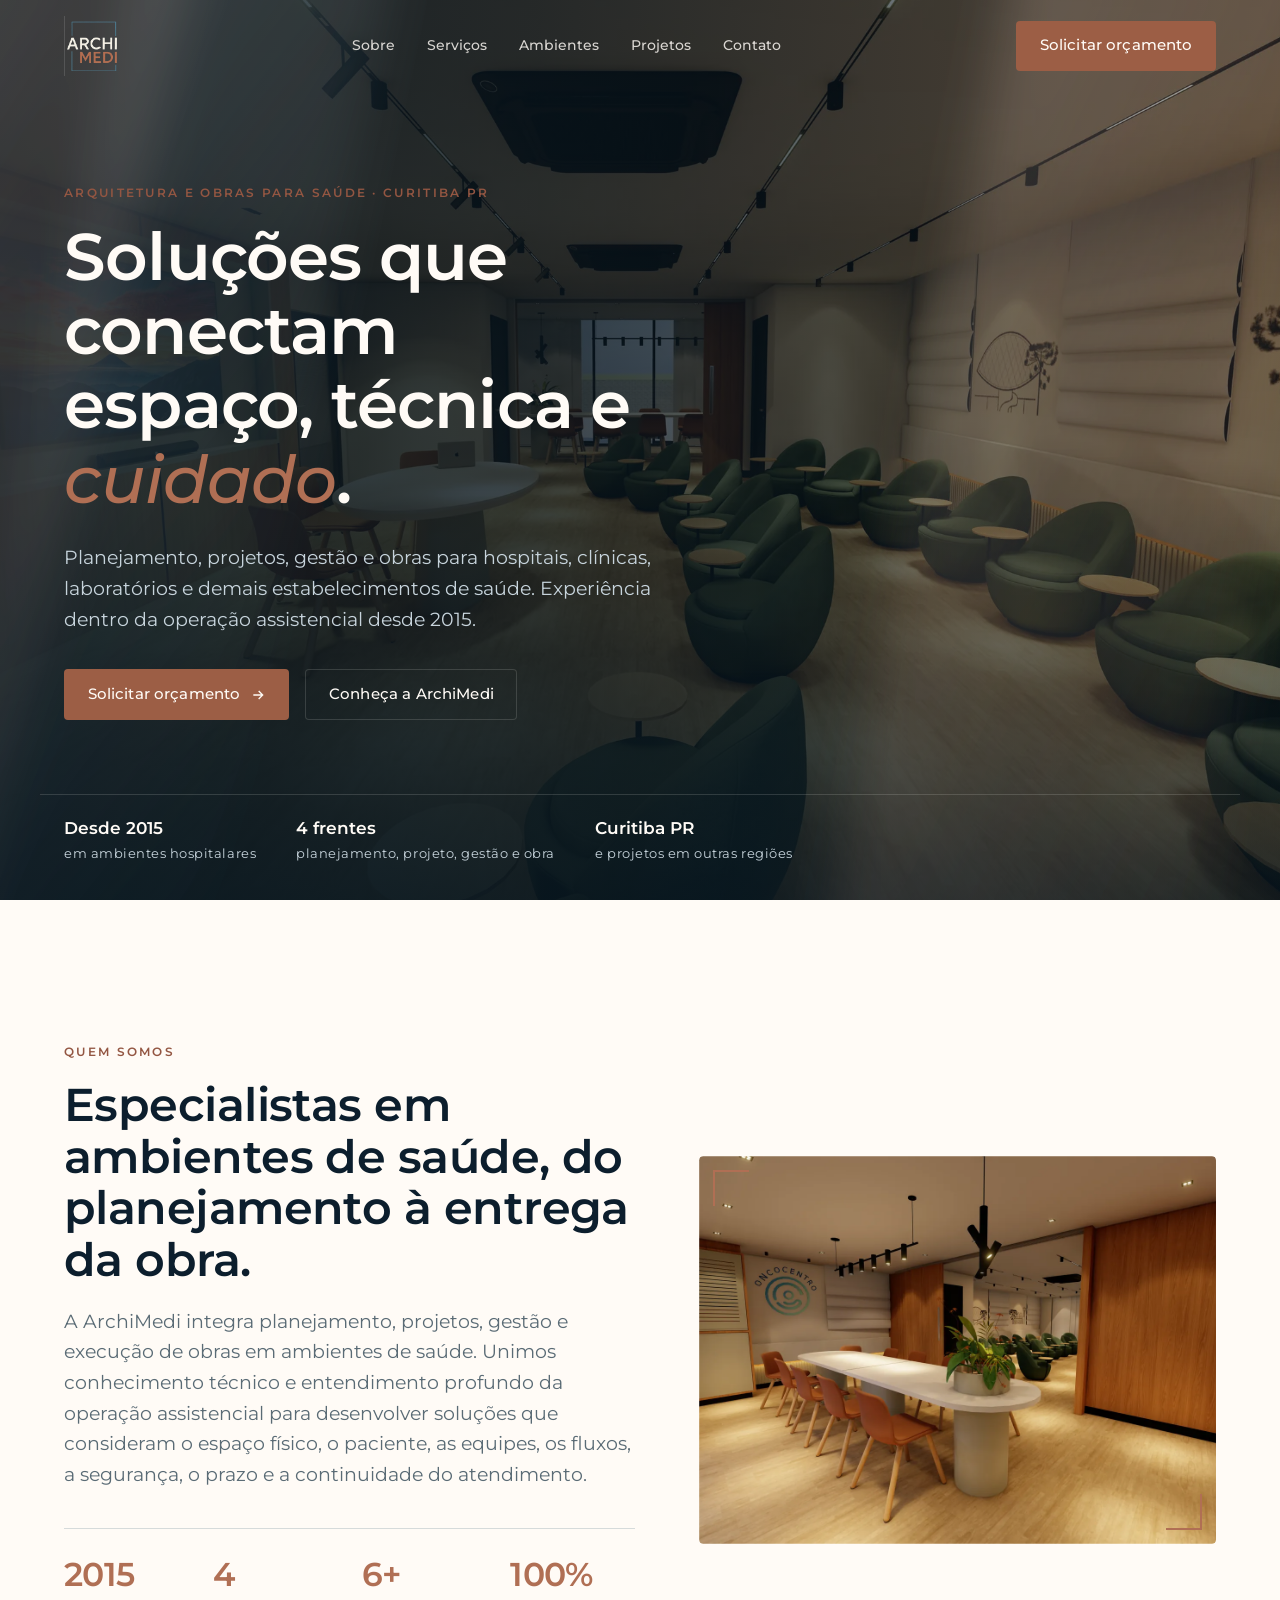
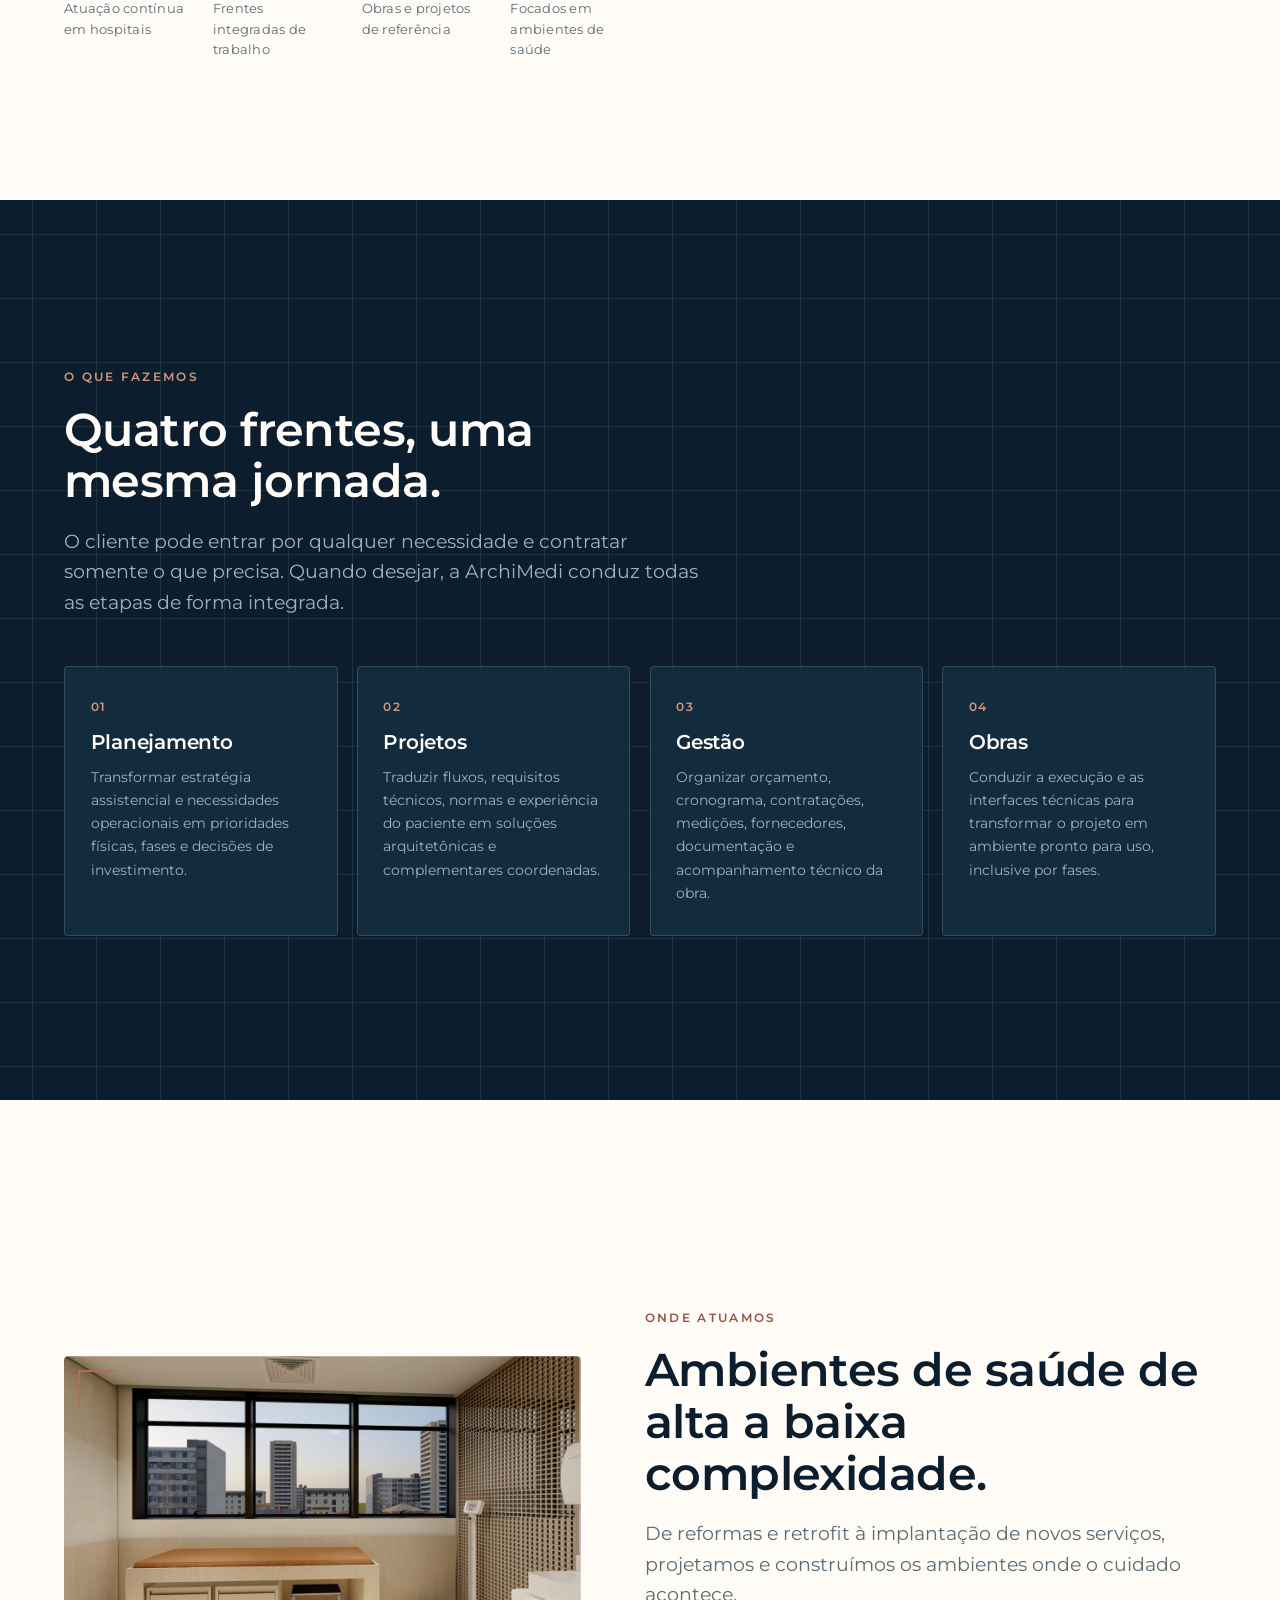
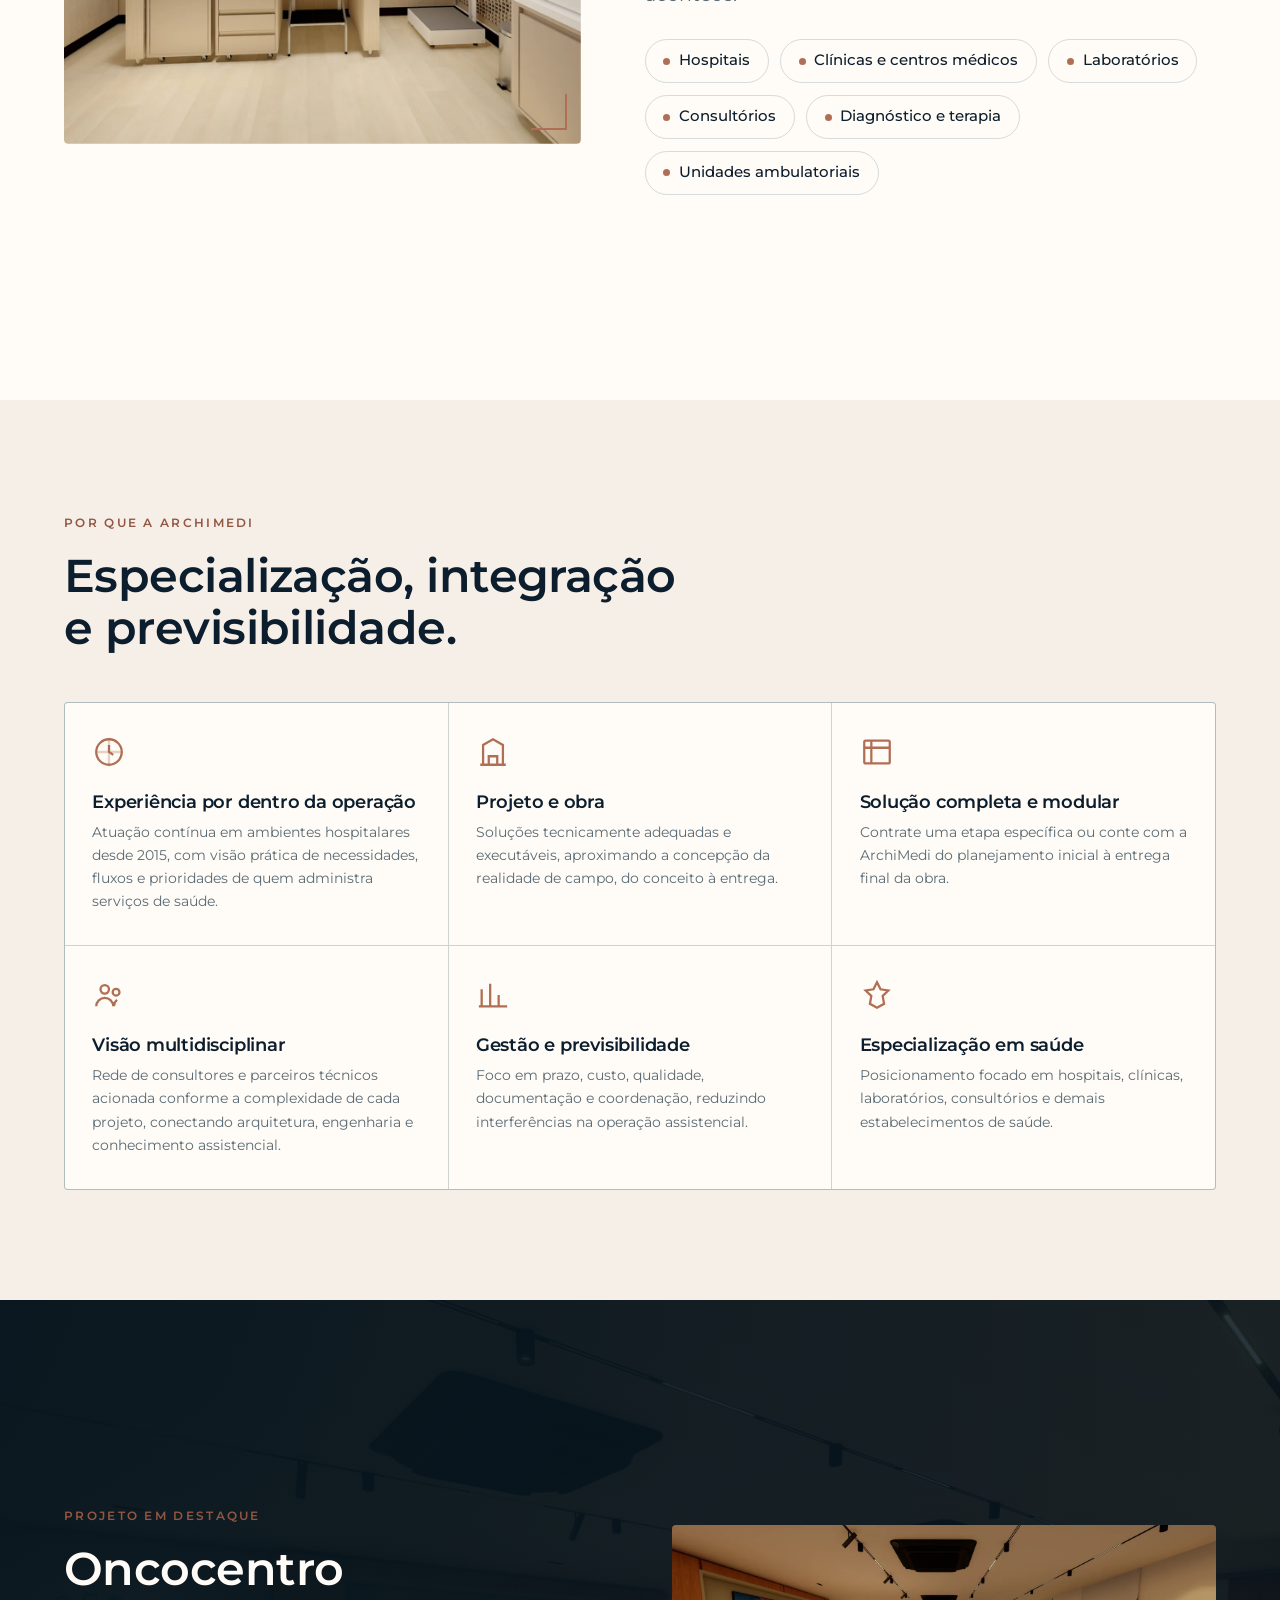
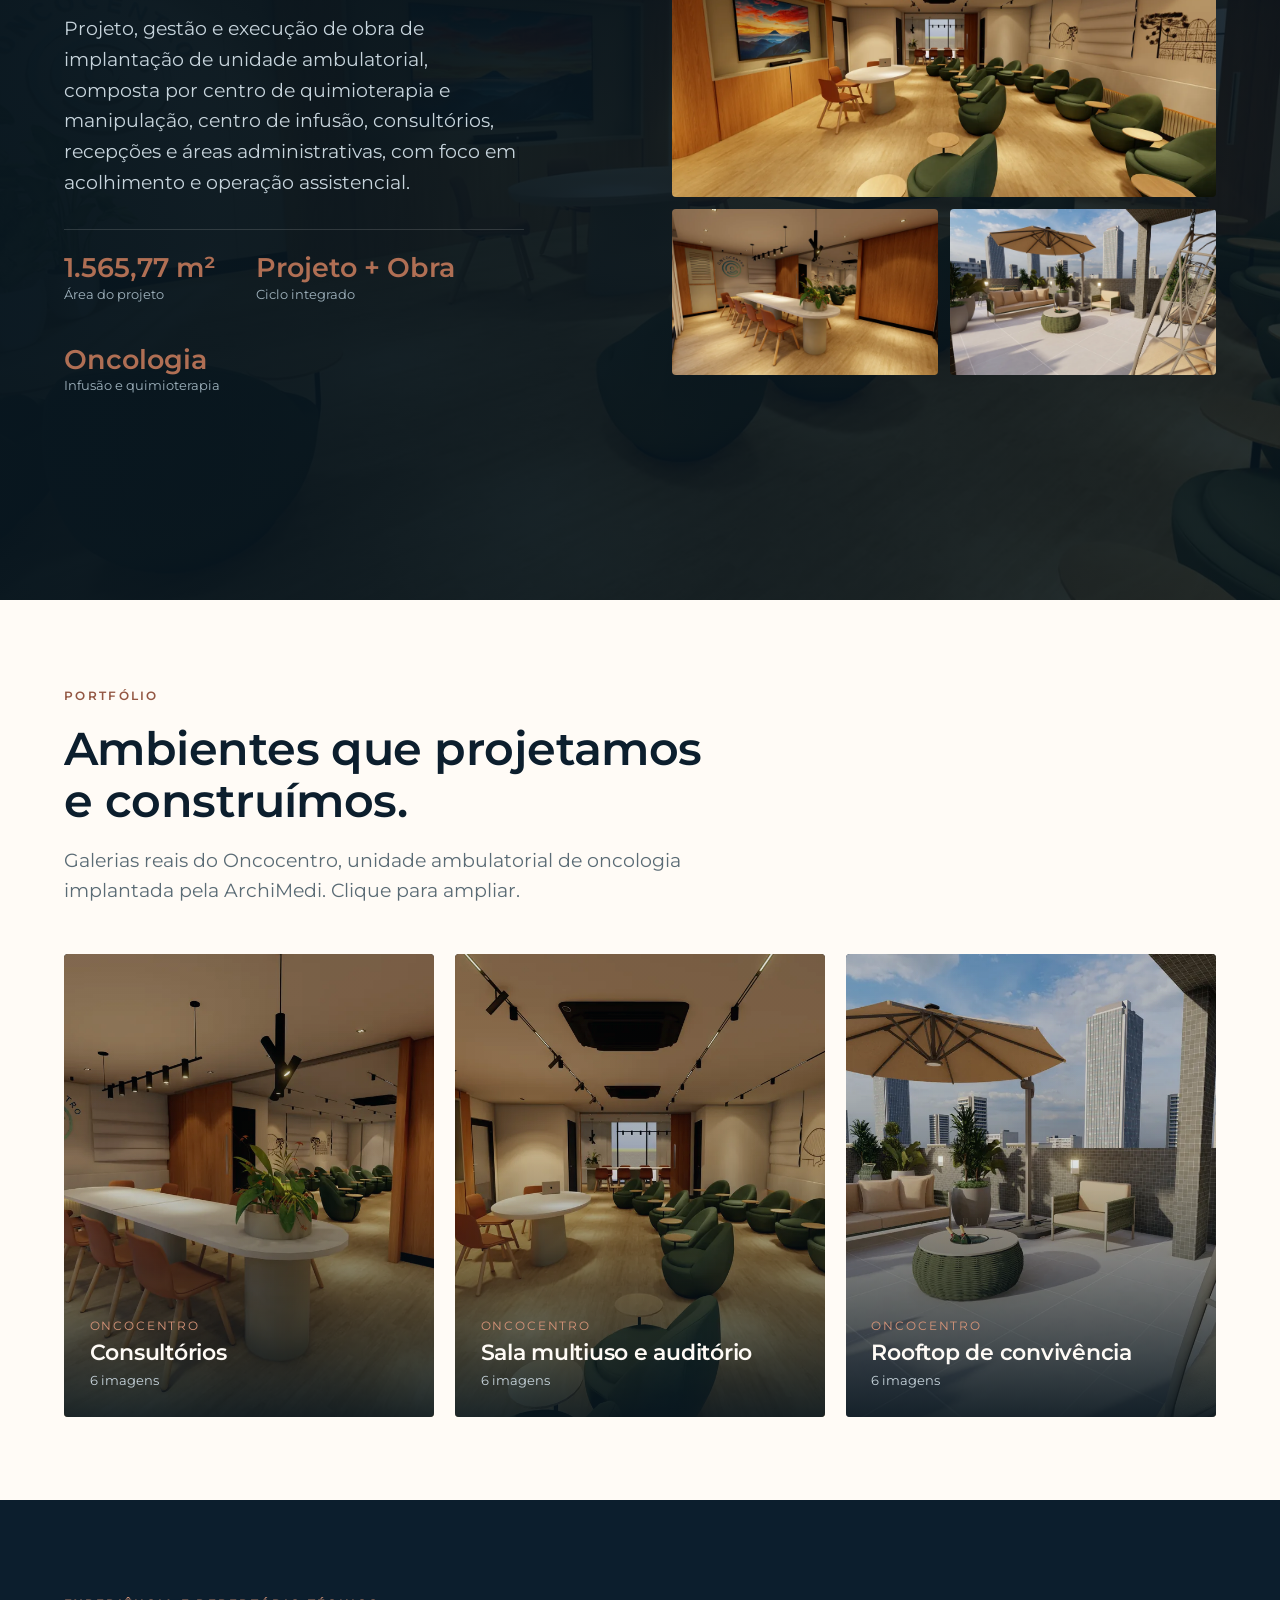
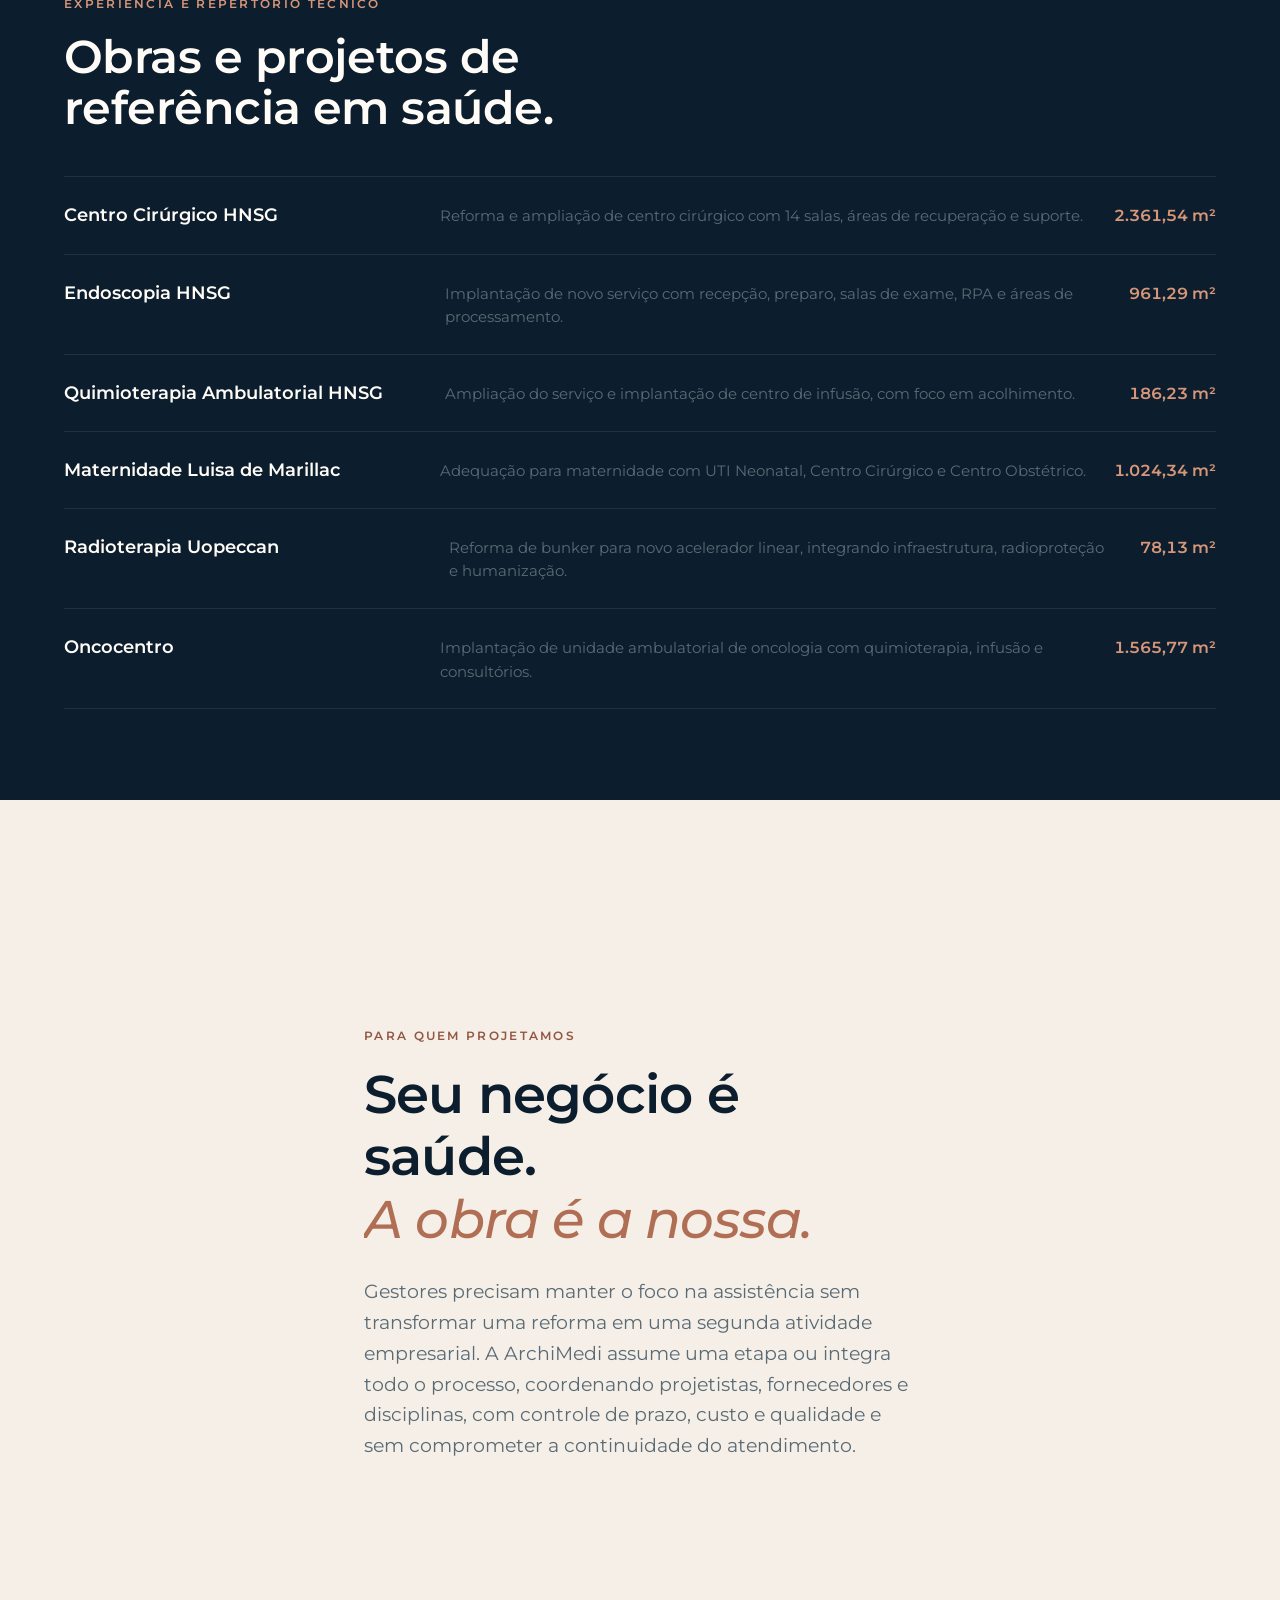
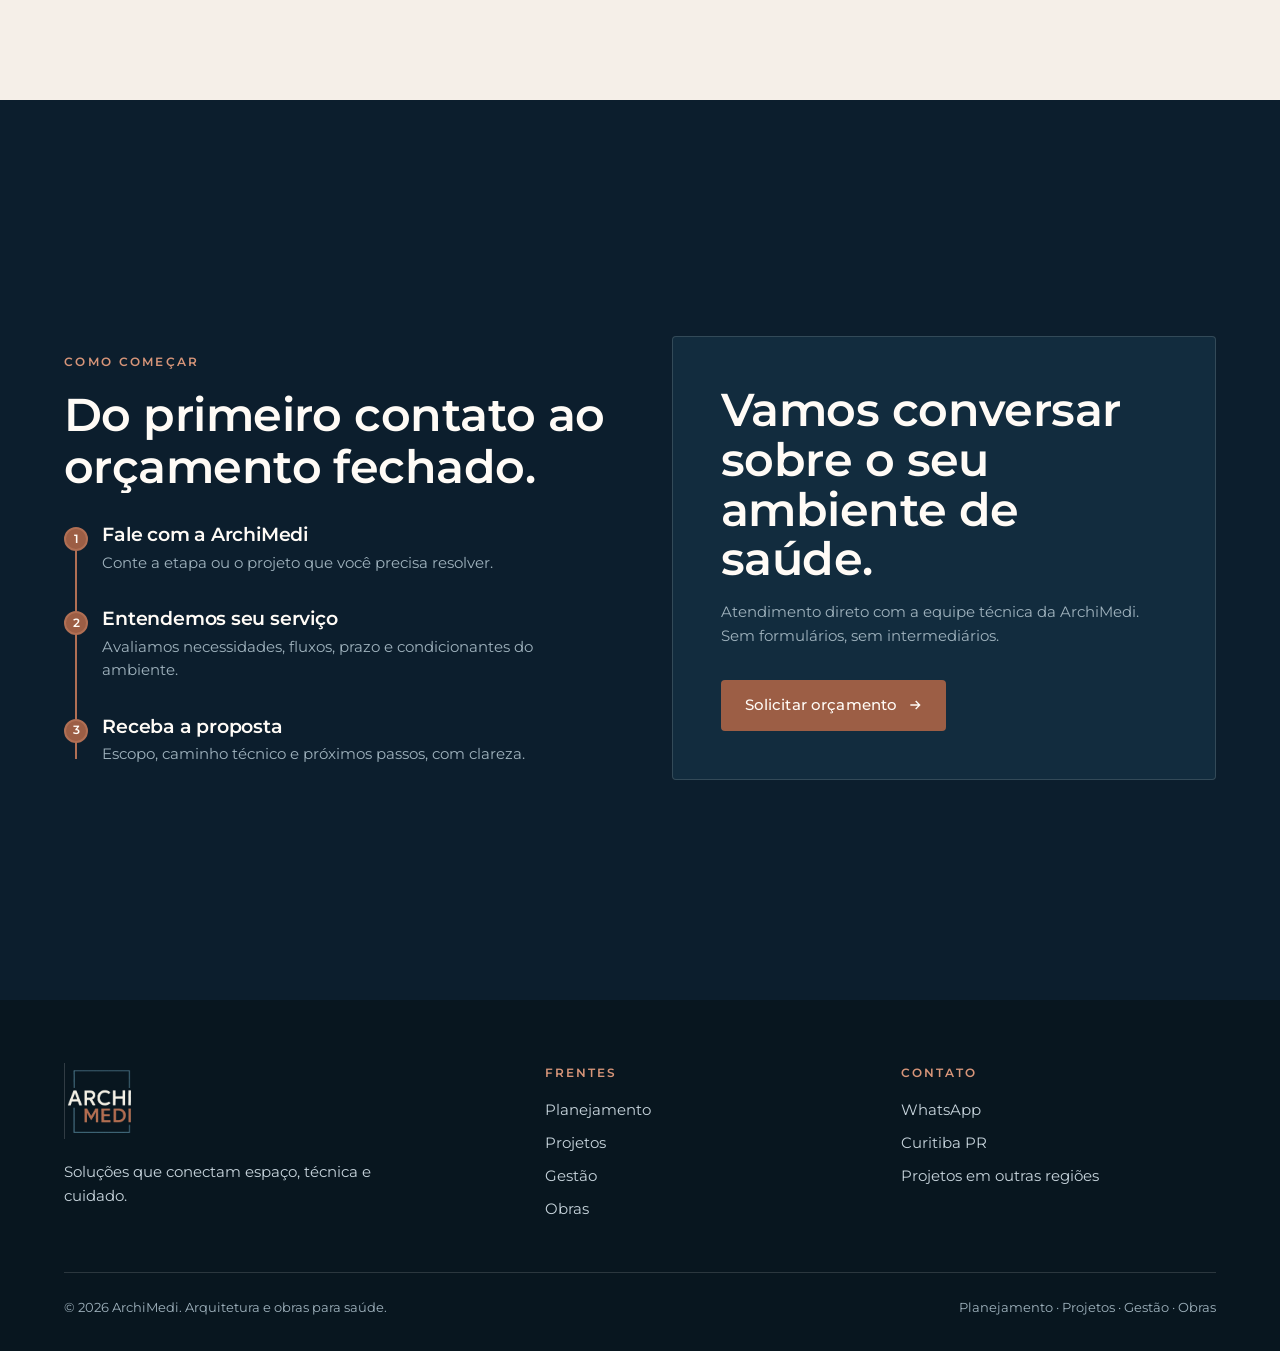
==== commit 7b2df632: "Logo maior no header e footer, eyebrow sem linha, entrada animada mais rica - Logo header 44->60px (" ====
--- a/deploy-vercel/index.html
+++ b/deploy-vercel/index.html
@@ -54,7 +54,7 @@
   <div class="hero-light" aria-hidden="true"><img src="assets/img/hero-light.svg" alt=""></div>
   <div class="container">
     <div class="hero-inner">
-      <span class="eyebrow"><span class="rule"></span>Arquitetura e obras para saúde · Curitiba PR</span>
+      <span class="eyebrow" data-reveal>Arquitetura e obras para saúde · Curitiba PR</span>
       <h1 class="h-display" data-word>Soluções que conectam espaço, técnica e <em>cuidado</em>.</h1>
       <p class="lead" data-reveal>Planejamento, projetos, gestão e obras para hospitais, clínicas, laboratórios e demais estabelecimentos de saúde. Experiência dentro da operação assistencial desde 2015.</p>
       <div class="hero-actions" data-reveal>
@@ -77,7 +77,7 @@
   <div class="container">
     <div class="split">
       <div class="about-text">
-        <span class="eyebrow" data-reveal><span class="rule"></span>Quem somos</span>
+        <span class="eyebrow" data-reveal>Quem somos</span>
         <h2 class="h-section" data-word>Especialistas em ambientes de saúde, do planejamento à entrega da obra.</h2>
         <p class="lead" data-reveal style="margin-top:1.2rem">A ArchiMedi integra planejamento, projetos, gestão e execução de obras em ambientes de saúde. Unimos conhecimento técnico e entendimento profundo da operação assistencial para desenvolver soluções que consideram o espaço físico, o paciente, as equipes, os fluxos, a segurança, o prazo e a continuidade do atendimento.</p>
         <div class="stats">
@@ -87,7 +87,7 @@
           <div class="stat" data-reveal><b data-count="100" data-suffix="%">100%</b><span>Focados em ambientes de saúde</span></div>
         </div>
       </div>
-      <div class="split-media frame" data-reveal>
+      <div class="split-media frame" data-reveal="img">
         <img src="assets/img/about.webp" alt="Sala de reunião e consultório em ambiente de saúde projetado pela ArchiMedi">
       </div>
     </div>
@@ -98,7 +98,7 @@
 <section class="section dark grid-texture" id="servicos">
   <div class="container">
     <div class="section-head">
-      <span class="eyebrow" data-reveal><span class="rule"></span>O que fazemos</span>
+      <span class="eyebrow" data-reveal>O que fazemos</span>
       <h2 class="h-section" data-word>Quatro frentes, uma mesma jornada.</h2>
       <p class="lead" data-reveal>O cliente pode entrar por qualquer necessidade e contratar somente o que precisa. Quando desejar, a ArchiMedi conduz todas as etapas de forma integrada.</p>
     </div>
@@ -131,11 +131,11 @@
 <section class="section" id="ambientes">
   <div class="container">
     <div class="split rev">
-      <div class="split-media frame" data-reveal>
+      <div class="split-media frame" data-reveal="img">
         <img src="assets/img/ambientes.webp" alt="Consultório e sala técnica de ambiente de saúde">
       </div>
       <div>
-        <span class="eyebrow" data-reveal><span class="rule"></span>Onde atuamos</span>
+        <span class="eyebrow" data-reveal>Onde atuamos</span>
         <h2 class="h-section" data-word>Ambientes de saúde de alta a baixa complexidade.</h2>
         <p class="lead" data-reveal style="margin-top:1.1rem">De reformas e retrofit à implantação de novos serviços, projetamos e construímos os ambientes onde o cuidado acontece.</p>
         <div class="env-list">
@@ -155,7 +155,7 @@
 <section class="section" id="diferenciais" style="background:#F5EFE8">
   <div class="container">
     <div class="section-head">
-      <span class="eyebrow" data-reveal><span class="rule"></span>Por que a ArchiMedi</span>
+      <span class="eyebrow" data-reveal>Por que a ArchiMedi</span>
       <h2 class="h-section" data-word>Especialização, integração e previsibilidade.</h2>
     </div>
     <div class="diffs">
@@ -199,7 +199,7 @@
   <div class="container">
     <div class="showcase-grid">
       <div class="showcase-copy">
-        <span class="eyebrow" data-reveal><span class="rule"></span>Projeto em destaque</span>
+        <span class="eyebrow" data-reveal>Projeto em destaque</span>
         <h2 class="h-section" data-word>Oncocentro</h2>
         <p class="lead" data-reveal style="margin-top:1.1rem">Projeto, gestão e execução de obra de implantação de unidade ambulatorial, composta por centro de quimioterapia e manipulação, centro de infusão, consultórios, recepções e áreas administrativas, com foco em acolhimento e operação assistencial.</p>
         <div class="showcase-stats">
@@ -208,10 +208,10 @@
           <div class="s" data-reveal><b>Oncologia</b><span>Infusão e quimioterapia</span></div>
         </div>
       </div>
-      <div class="mini-gal" data-reveal>
-        <figure class="gitem" data-gallery="assets/img/portfolio/sala-auditorio/00.webp|assets/img/portfolio/sala-auditorio/01.webp|assets/img/portfolio/sala-auditorio/02.webp|assets/img/portfolio/sala-auditorio/03.webp|assets/img/portfolio/sala-auditorio/04.webp|assets/img/portfolio/sala-auditorio/05.webp"><img src="assets/img/portfolio/sala-auditorio/00.webp" alt="Sala multiuso e auditório do Oncocentro"></figure>
-        <figure class="gitem" data-gallery="assets/img/portfolio/consultorios/00.webp|assets/img/portfolio/consultorios/01.webp|assets/img/portfolio/consultorios/02.webp|assets/img/portfolio/consultorios/03.webp|assets/img/portfolio/consultorios/04.webp|assets/img/portfolio/consultorios/05.webp"><img src="assets/img/portfolio/consultorios/00.webp" alt="Consultório do Oncocentro"></figure>
-        <figure class="gitem" data-gallery="assets/img/portfolio/rooftop/00.webp|assets/img/portfolio/rooftop/01.webp|assets/img/portfolio/rooftop/02.webp|assets/img/portfolio/rooftop/03.webp|assets/img/portfolio/rooftop/04.webp|assets/img/portfolio/rooftop/05.webp"><img src="assets/img/portfolio/rooftop/00.webp" alt="Rooftop de convivência do Oncocentro"></figure>
+      <div class="mini-gal">
+        <figure class="gitem" data-reveal data-gallery="assets/img/portfolio/sala-auditorio/00.webp|assets/img/portfolio/sala-auditorio/01.webp|assets/img/portfolio/sala-auditorio/02.webp|assets/img/portfolio/sala-auditorio/03.webp|assets/img/portfolio/sala-auditorio/04.webp|assets/img/portfolio/sala-auditorio/05.webp"><img src="assets/img/portfolio/sala-auditorio/00.webp" alt="Sala multiuso e auditório do Oncocentro"></figure>
+        <figure class="gitem" data-reveal data-gallery="assets/img/portfolio/consultorios/00.webp|assets/img/portfolio/consultorios/01.webp|assets/img/portfolio/consultorios/02.webp|assets/img/portfolio/consultorios/03.webp|assets/img/portfolio/consultorios/04.webp|assets/img/portfolio/consultorios/05.webp"><img src="assets/img/portfolio/consultorios/00.webp" alt="Consultório do Oncocentro"></figure>
+        <figure class="gitem" data-reveal data-gallery="assets/img/portfolio/rooftop/00.webp|assets/img/portfolio/rooftop/01.webp|assets/img/portfolio/rooftop/02.webp|assets/img/portfolio/rooftop/03.webp|assets/img/portfolio/rooftop/04.webp|assets/img/portfolio/rooftop/05.webp"><img src="assets/img/portfolio/rooftop/00.webp" alt="Rooftop de convivência do Oncocentro"></figure>
       </div>
     </div>
   </div>
@@ -221,7 +221,7 @@
 <section class="section" id="portfolio">
   <div class="container">
     <div class="section-head">
-      <span class="eyebrow" data-reveal><span class="rule"></span>Portfólio</span>
+      <span class="eyebrow" data-reveal>Portfólio</span>
       <h2 class="h-section" data-word>Ambientes que projetamos e construímos.</h2>
       <p class="lead" data-reveal>Galerias reais do Oncocentro, unidade ambulatorial de oncologia implantada pela ArchiMedi. Clique para ampliar.</p>
     </div>
@@ -249,7 +249,7 @@
 <section class="section dark" id="repertorio">
   <div class="container">
     <div class="section-head">
-      <span class="eyebrow" data-reveal><span class="rule"></span>Experiência e repertório técnico</span>
+      <span class="eyebrow" data-reveal>Experiência e repertório técnico</span>
       <h2 class="h-section" data-word>Obras e projetos de referência em saúde.</h2>
     </div>
     <div class="repo">
@@ -266,7 +266,7 @@
 <!-- DORES / CITAÇÃO -->
 <section class="section quote-sec grid-texture" style="background:#F5EFE8">
   <div class="container">
-    <span class="eyebrow" data-reveal><span class="rule"></span>Para quem projetamos</span>
+    <span class="eyebrow" data-reveal>Para quem projetamos</span>
     <p class="big-quote" data-word>Seu negócio é saúde. <em>A obra é a nossa.</em></p>
     <p class="lead" data-reveal>Gestores precisam manter o foco na assistência sem transformar uma reforma em uma segunda atividade empresarial. A ArchiMedi assume uma etapa ou integra todo o processo, coordenando projetistas, fornecedores e disciplinas, com controle de prazo, custo e qualidade e sem comprometer a continuidade do atendimento.</p>
   </div>
@@ -277,7 +277,7 @@
   <div class="container">
     <div class="steps-wrap">
       <div>
-        <span class="eyebrow" data-reveal><span class="rule"></span>Como começar</span>
+        <span class="eyebrow" data-reveal>Como começar</span>
         <h2 class="h-section" data-word>Do primeiro contato ao orçamento fechado.</h2>
         <div class="steps" style="margin-top:2rem">
           <span class="track"><i></i></span>
@@ -299,11 +299,11 @@
 <footer class="footer">
   <div class="container">
     <div class="footer-top">
-      <div>
+      <div data-reveal>
         <img class="flogo" src="assets/logos/logo-on-dark.webp" alt="ArchiMedi">
         <p class="fsig">Soluções que conectam espaço, técnica e cuidado.</p>
       </div>
-      <div>
+      <div data-reveal>
         <h4>Frentes</h4>
         <ul>
           <li><a href="#servicos">Planejamento</a></li>
@@ -312,7 +312,7 @@
           <li><a href="#servicos">Obras</a></li>
         </ul>
       </div>
-      <div>
+      <div data-reveal>
         <h4>Contato</h4>
         <ul>
           <li><a data-wa="os serviços da ArchiMedi">WhatsApp</a></li>
--- a/deploy-vercel/css/styles.css
+++ b/deploy-vercel/css/styles.css
@@ -26,7 +26,7 @@
   --radius:4px;
   --e:cubic-bezier(.16,.84,.28,1);
   --e2:cubic-bezier(.4,0,.2,1);
-  --header-h:76px;
+  --header-h:88px;
 }
 
 *{box-sizing:border-box}
@@ -57,13 +57,11 @@
 p{margin:0 0 1rem}
 
 .eyebrow{
-  display:inline-flex;align-items:center;gap:.7rem;
+  display:inline-block;
   font-size:.72rem;font-weight:600;letter-spacing:.2em;text-transform:uppercase;
   color:var(--terracota-txt-light);margin-bottom:1.15rem;
 }
-.eyebrow .rule{width:34px;height:1px;background:var(--terracota);opacity:.75;display:inline-block}
 .dark .eyebrow{color:#D79579}
-.dark .eyebrow .rule{background:#D79579}
 
 .accent{color:var(--terracota)}
 em{font-style:italic;color:var(--terracota);font-weight:500}
@@ -126,8 +124,8 @@
 .header.hide{transform:translateY(-100%)}
 .header .container{display:flex;align-items:center;justify-content:space-between;gap:1.5rem}
 .brand{display:flex;align-items:center}
-.brand img{height:44px;width:auto;transition:height .45s var(--e2)}
-.header.solid .brand img{height:38px}
+.brand img{height:60px;width:auto;transition:height .45s var(--e2)}
+.header.solid .brand img{height:50px}
 .nav{display:flex;align-items:center;gap:2rem}
 .nav a{font-size:.9rem;font-weight:500;color:var(--off-white);opacity:.82;position:relative;padding:.2rem 0;transition:opacity .25s}
 .nav a::after{content:"";position:absolute;left:0;bottom:-2px;width:0;height:1.5px;background:var(--terracota);transition:width .3s var(--e)}
@@ -299,7 +297,7 @@
    ============================================================ */
 .footer{background:var(--azul-900);color:var(--off-white);padding:clamp(3.5rem,7vh,5rem) 0 2rem}
 .footer-top{display:grid;grid-template-columns:1.4fr 1fr 1fr;gap:2.5rem;padding-bottom:2.5rem;border-bottom:1px solid var(--linha-dark)}
-.footer img.flogo{height:52px;margin-bottom:1.2rem}
+.footer img.flogo{height:76px;margin-bottom:1.3rem}
 .footer .fsig{color:#C7D4DC;max-width:34ch}
 .footer h4{font-size:.78rem;letter-spacing:.16em;text-transform:uppercase;color:#D79579;margin:0 0 1rem;font-weight:600}
 .footer ul{list-style:none;margin:0;padding:0}
@@ -338,14 +336,25 @@
 /* ============================================================
    MOTION (reveals) - gated por html[data-motion]
    ============================================================ */
-html[data-motion] [data-reveal]{opacity:0;transform:translateY(24px);filter:blur(5px);
-  transition:opacity .9s var(--e),transform .9s var(--e),filter .9s var(--e)}
-html[data-motion] [data-reveal="rise"]{transform:translateY(24px)}
+html[data-motion] [data-reveal]{opacity:0;transform:translateY(28px);filter:blur(5px);
+  transition:opacity .9s var(--e),transform .9s var(--e),filter .9s var(--e),clip-path 1.1s var(--e)}
+html[data-motion] [data-reveal="rise"]{transform:translateY(28px)}
+html[data-motion] [data-reveal="left"]{transform:translateX(-30px)}
+html[data-motion] [data-reveal="right"]{transform:translateX(30px)}
+html[data-motion] [data-reveal="scale"]{transform:scale(.94);filter:none}
+/* imagem entra com cortina + zoom (anima o wrapper, preserva o zoom de hover do <img>) */
+html[data-motion] [data-reveal="img"]{opacity:0;transform:none;filter:none;
+  clip-path:inset(0 0 14% 0 round 4px)}
+html[data-motion] [data-reveal="img"] > img{transform:scale(1.08);transition:transform 1.2s var(--e)}
 html[data-motion] [data-reveal].is-in{opacity:1;transform:none;filter:none}
-html[data-motion] [data-word] .word{display:inline-block;overflow:hidden;vertical-align:top}
-html[data-motion] [data-word] .word i{display:inline-block;font-style:inherit;transform:translateY(110%);transition:transform .9s var(--e)}
+html[data-motion] [data-reveal="img"].is-in{clip-path:inset(0 0 0 0 round 4px)}
+html[data-motion] [data-reveal="img"].is-in > img{transform:none}
+html[data-motion] [data-word] .word{display:inline-block;overflow:hidden;vertical-align:top;padding-bottom:.04em}
+html[data-motion] [data-word] .word i{display:inline-block;font-style:inherit;transform:translateY(112%);transition:transform .9s var(--e)}
 html[data-motion] [data-word].is-in .word i{transform:none}
 html[data-motion] [data-word] em{color:var(--terracota)}
+/* linha de acento que "desenha" abaixo do título de seção ao entrar */
+html[data-motion] .section-head .h-section,html[data-motion] .about-text .h-section,html[data-motion] .showcase-copy .h-section{position:relative}
 
 /* ============================================================
    RESPONSIVO
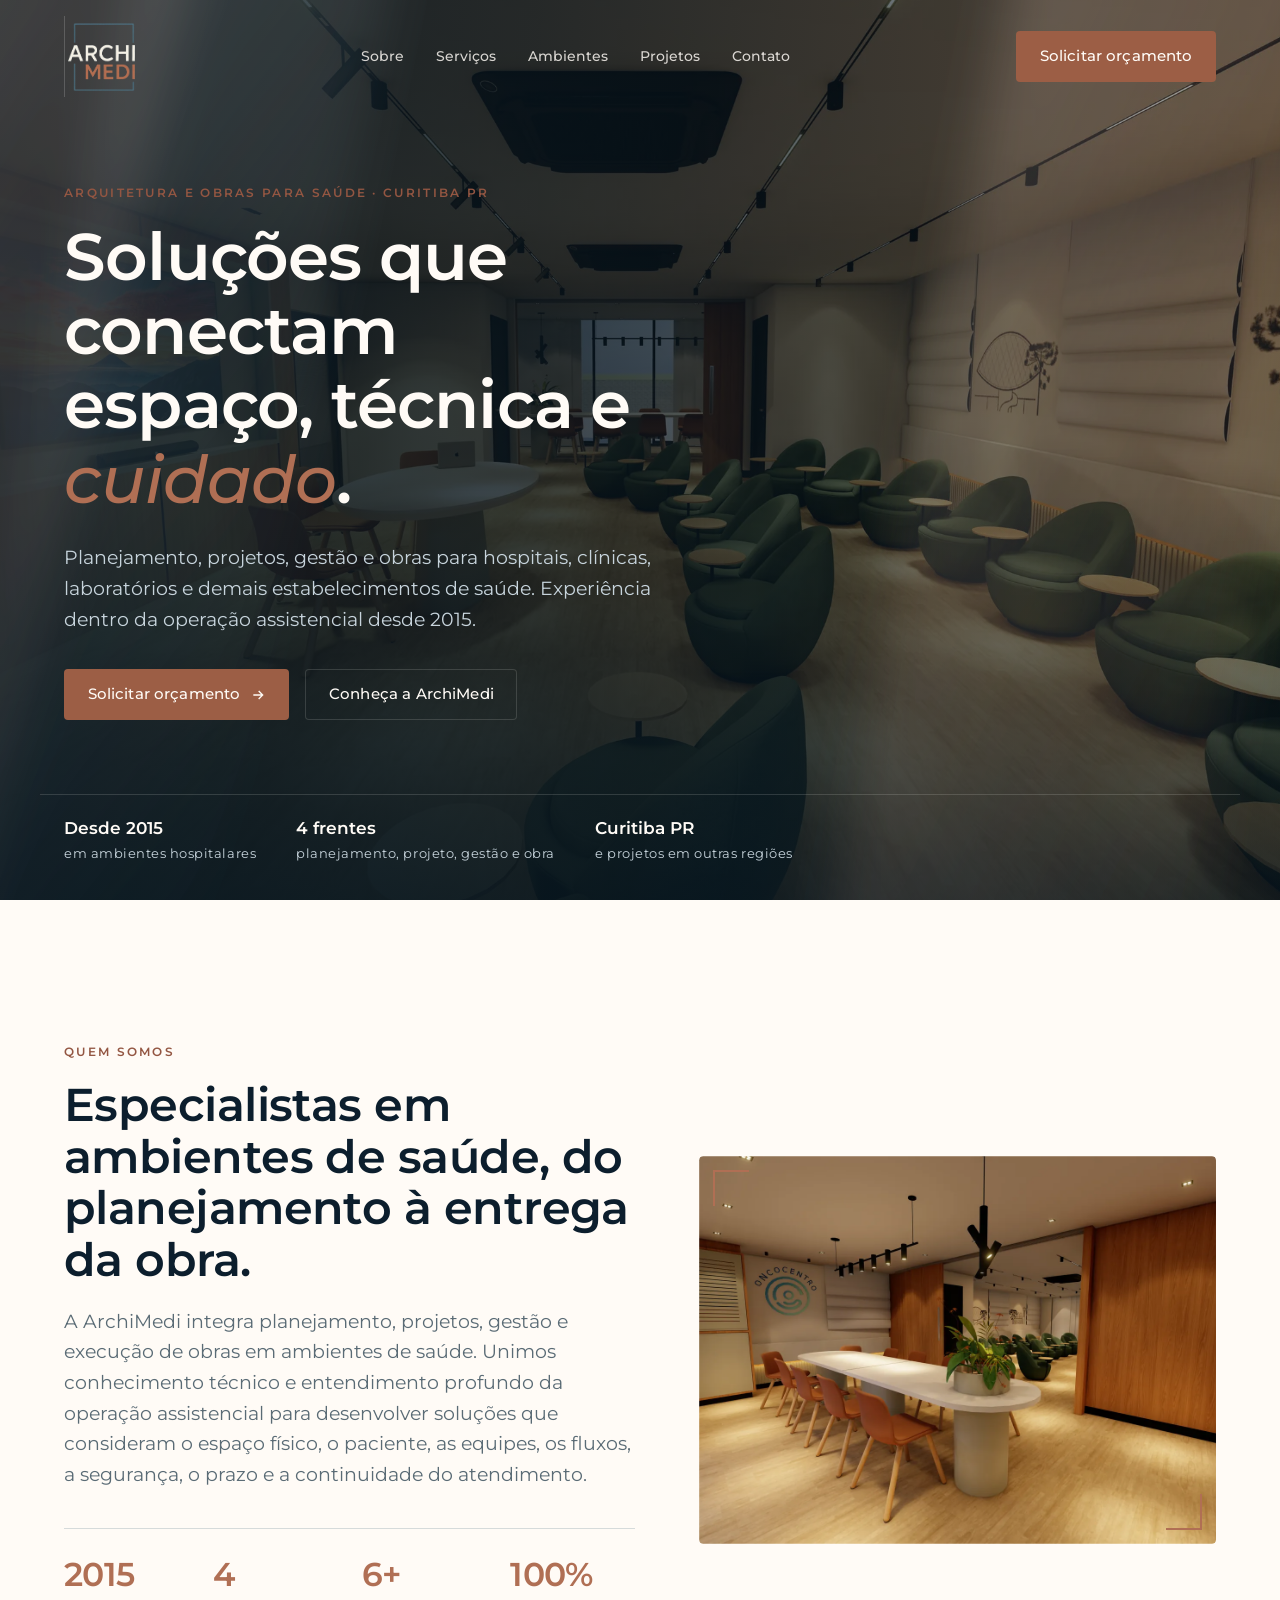
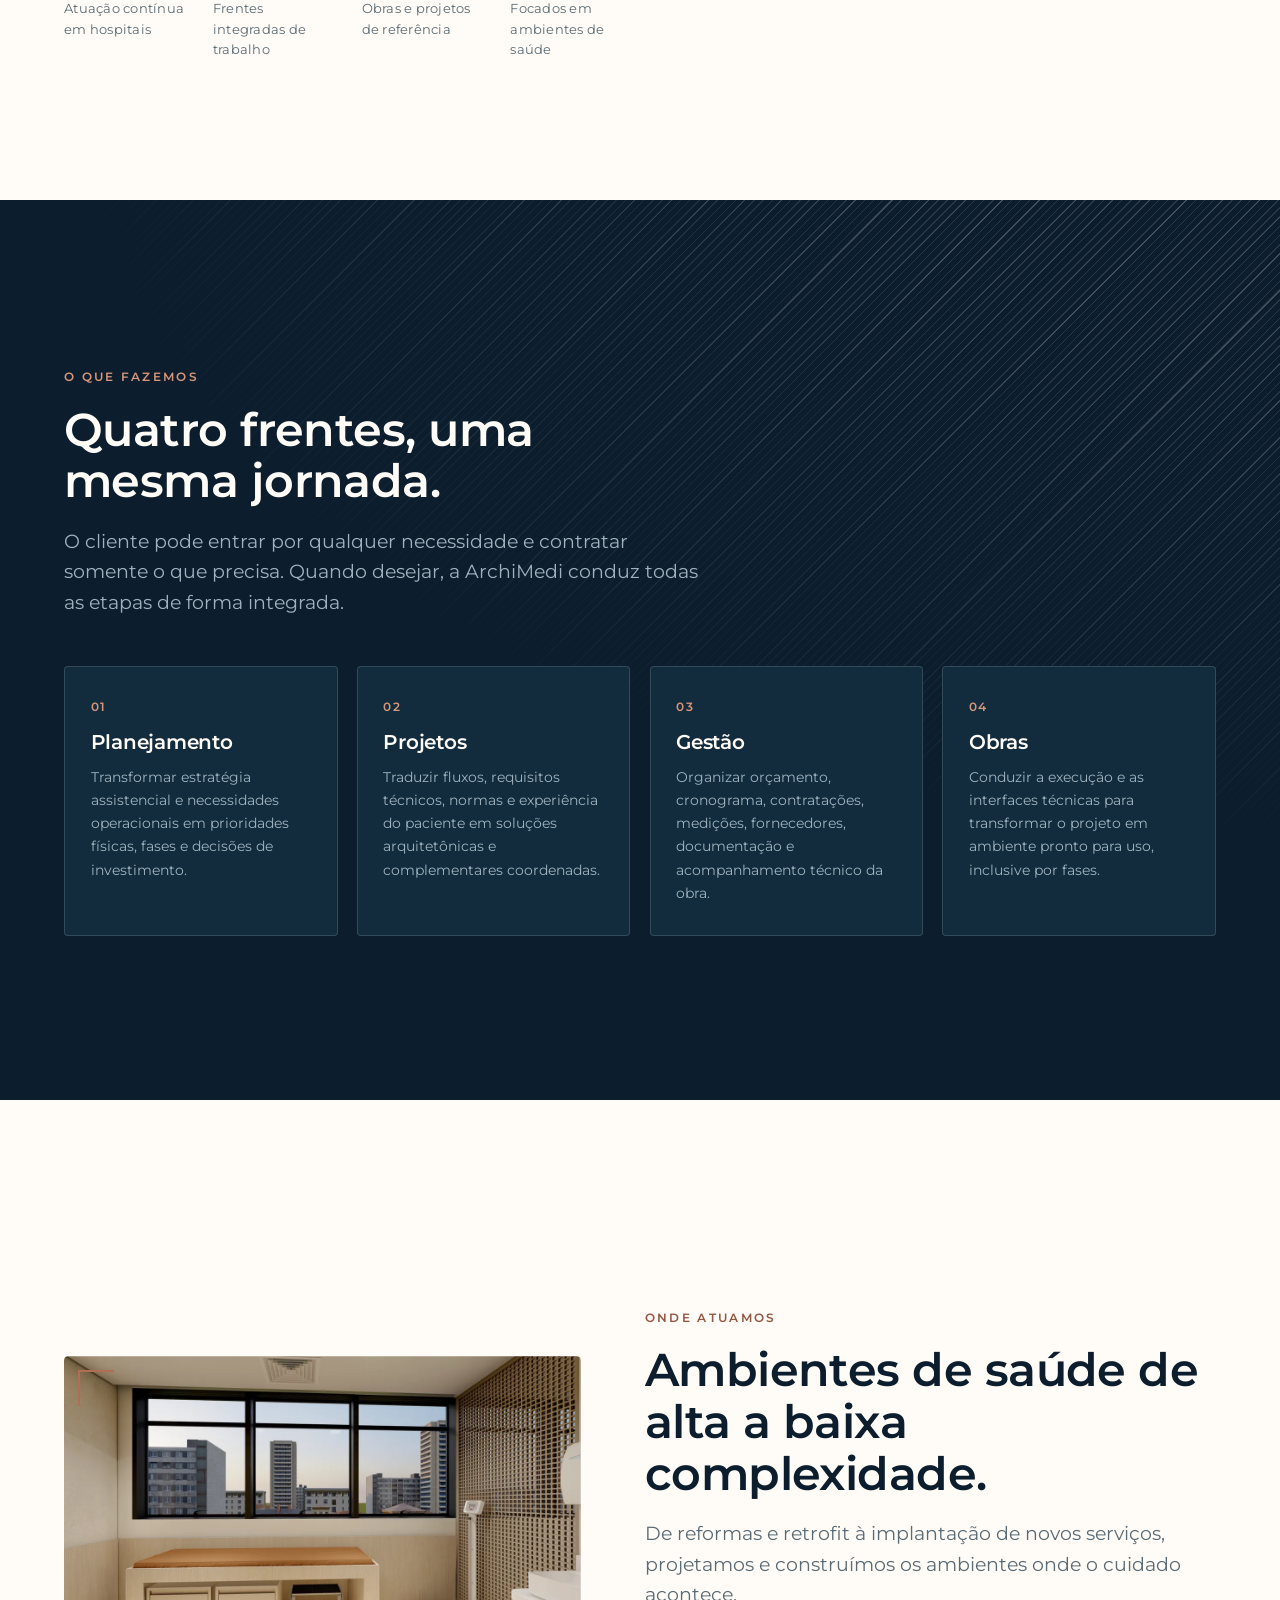
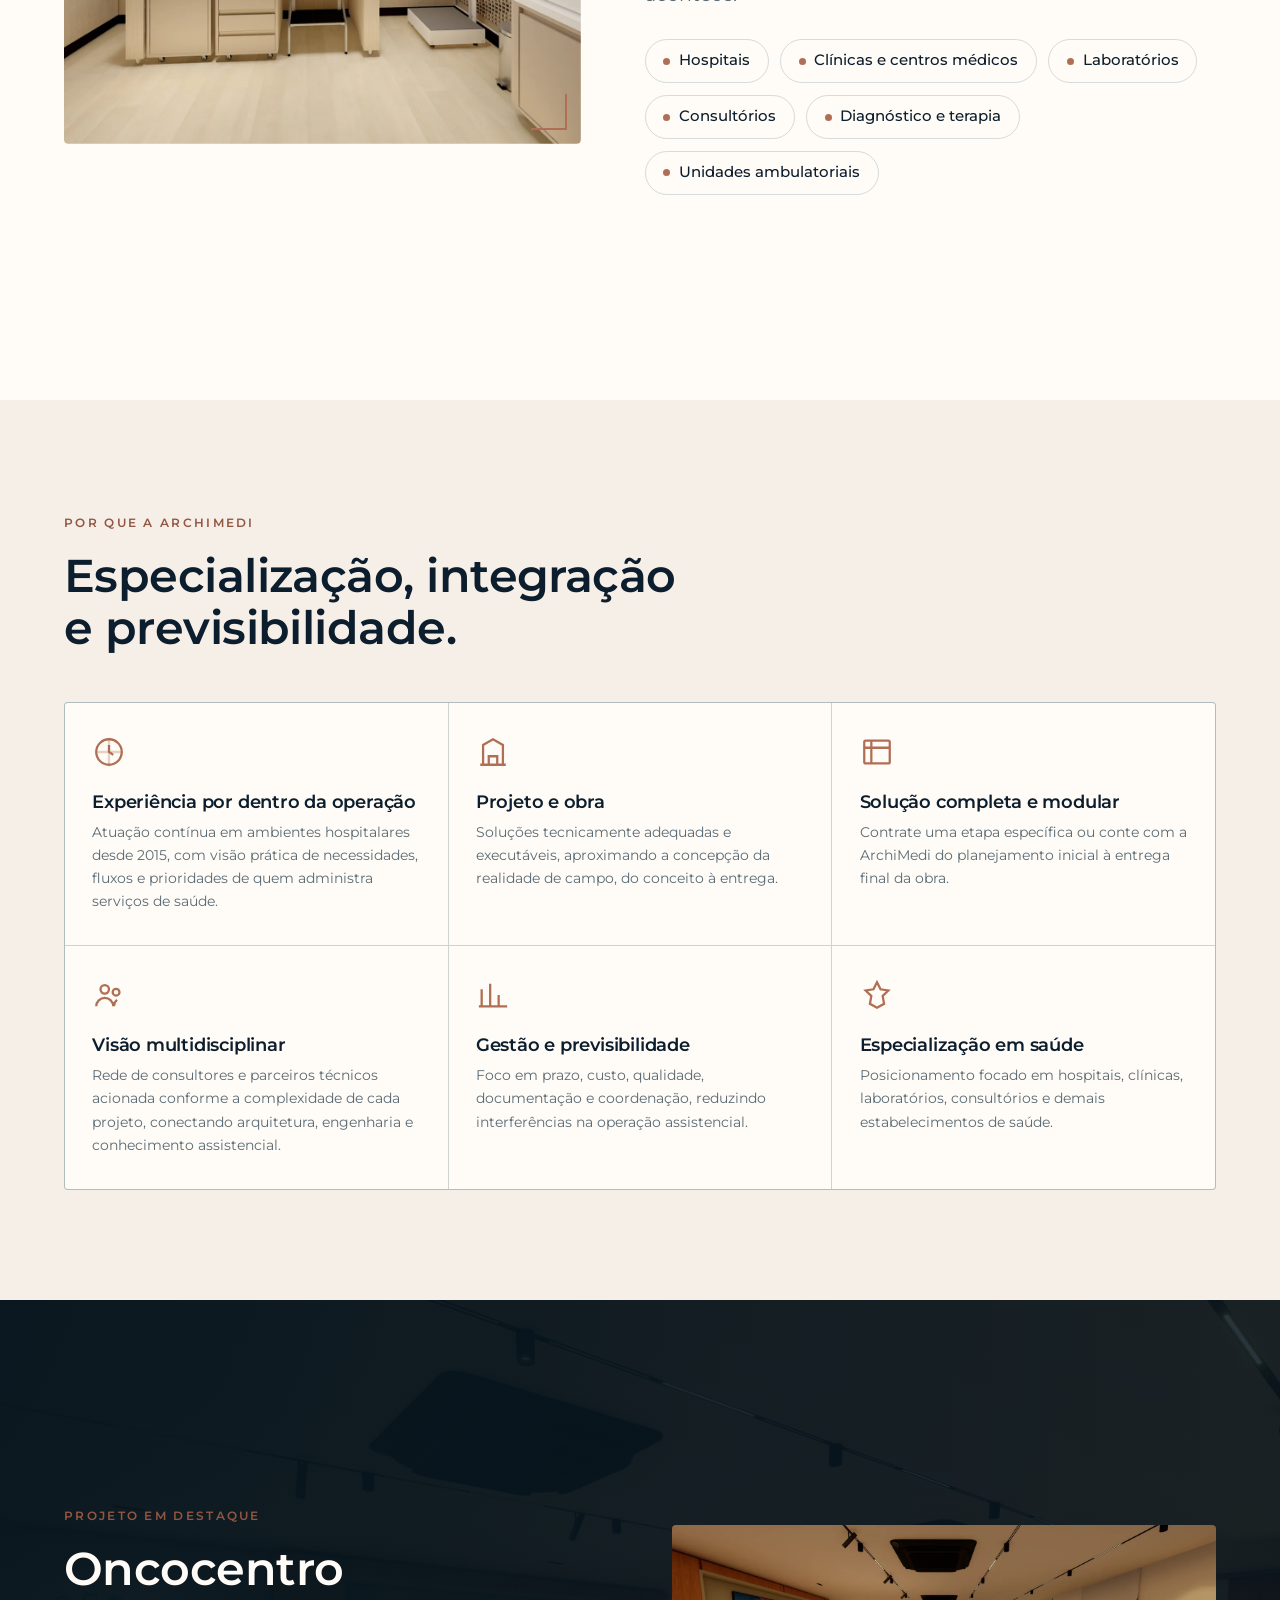
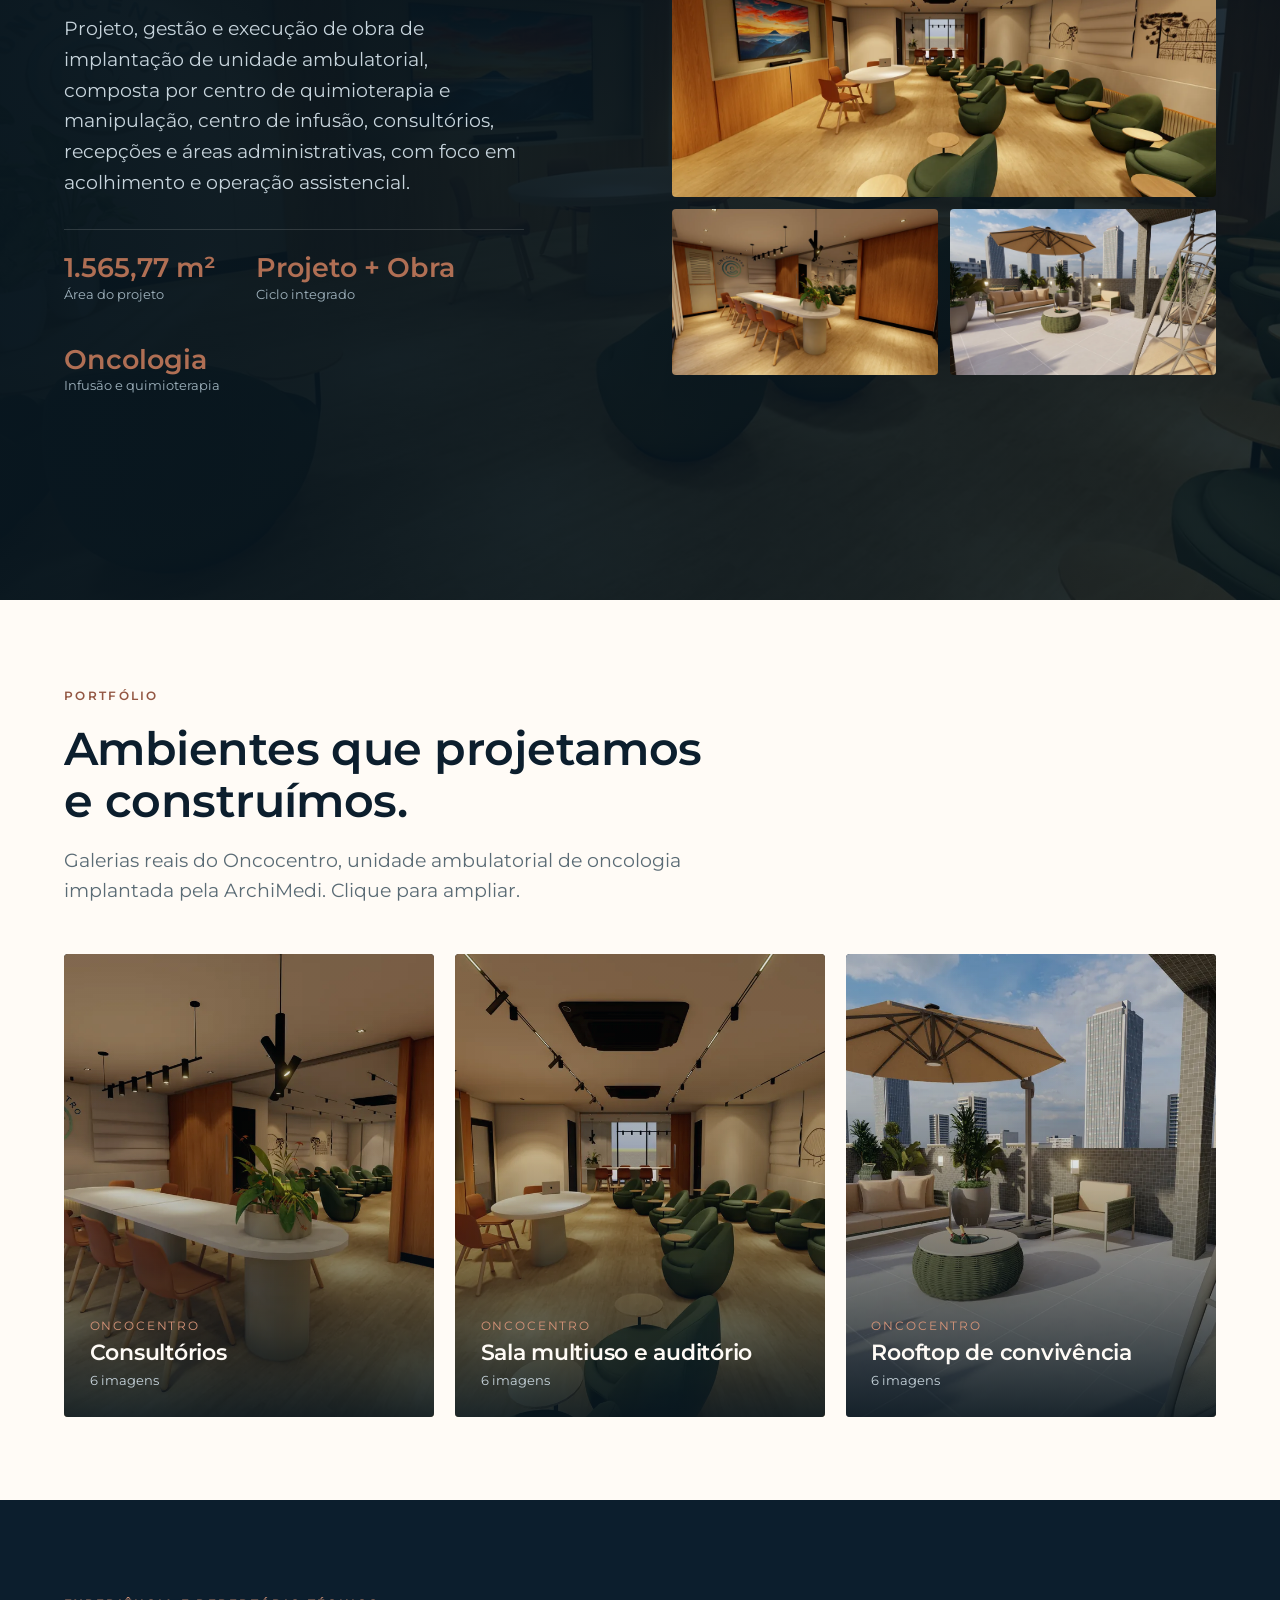
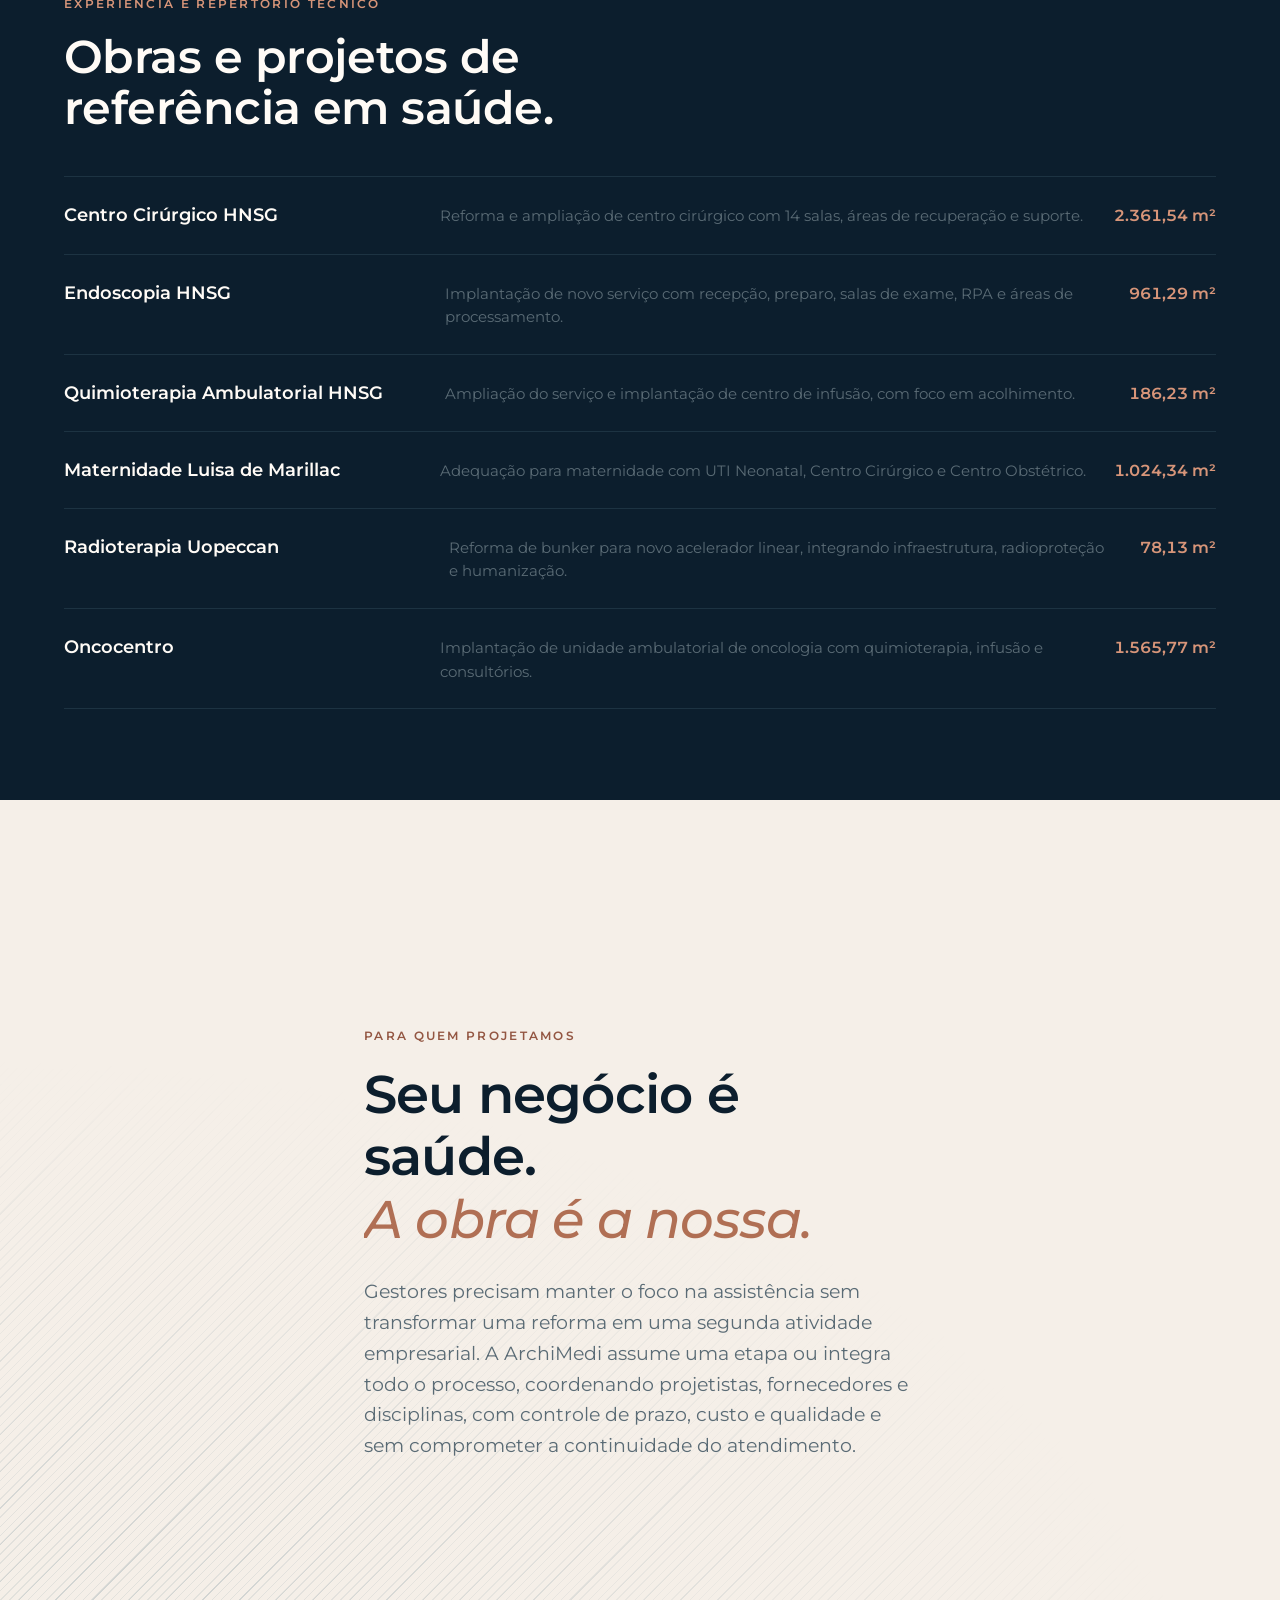
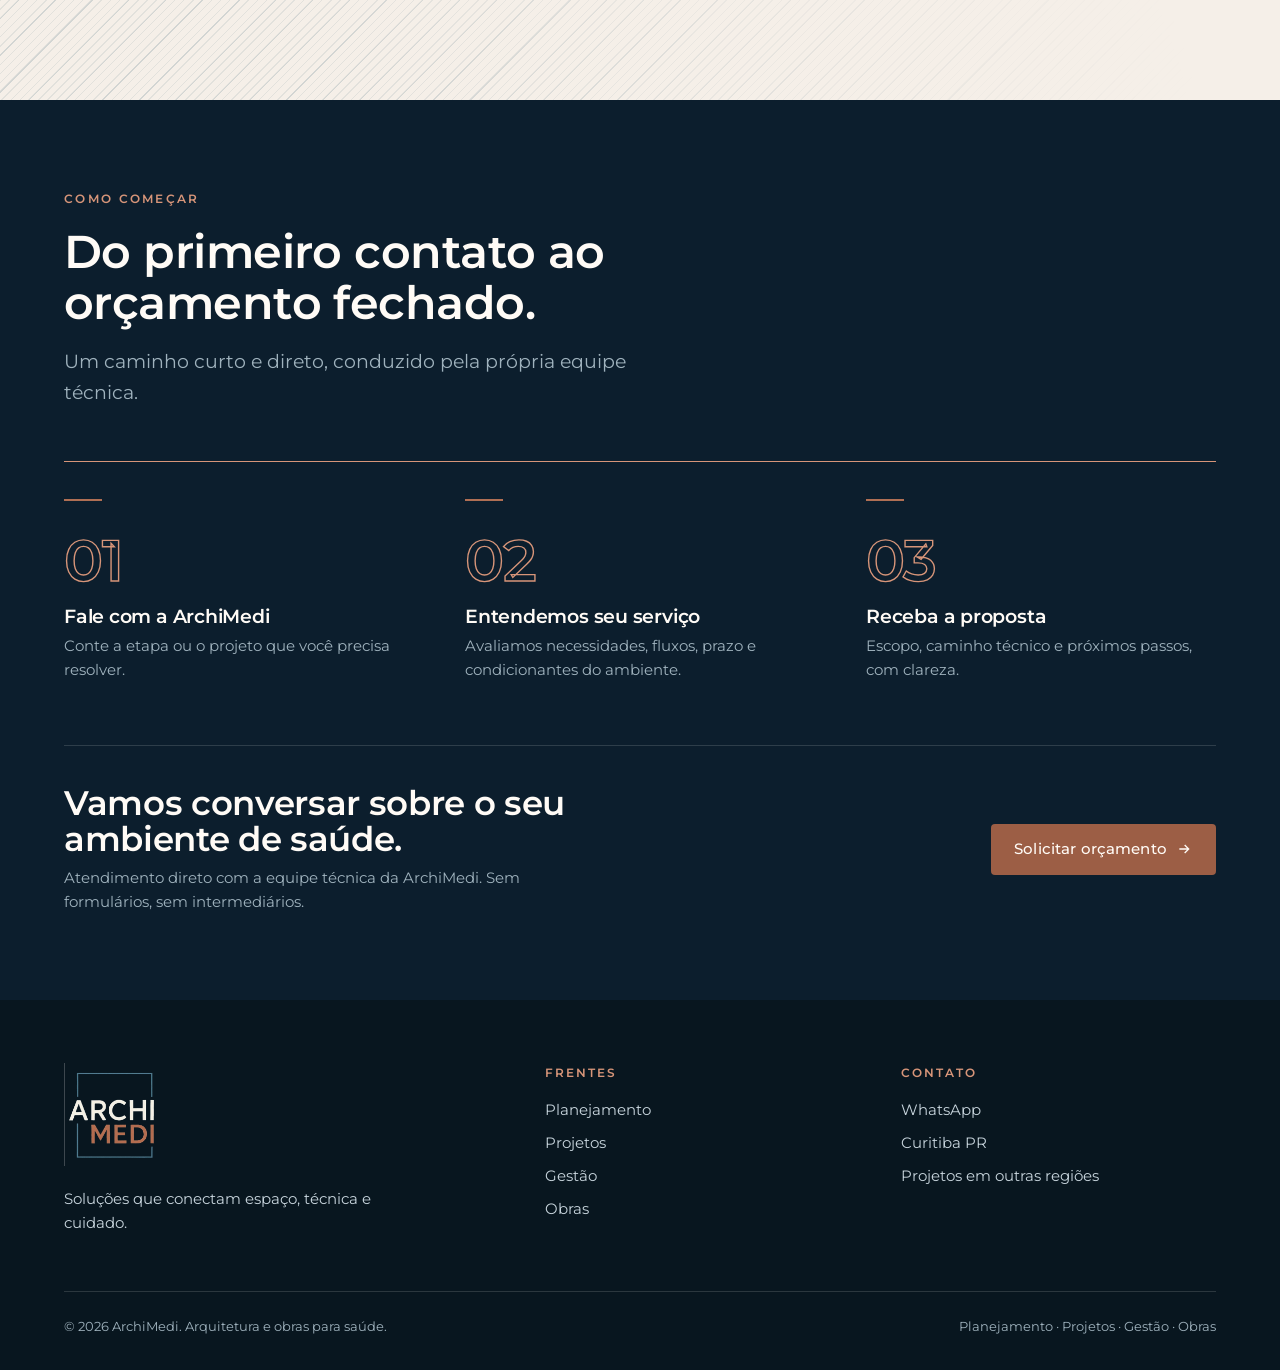
==== commit 63b8e2cf: "Logos +35%, redesign de 'Como começar' e novo pattern em 'O que fazemos' - Logos: header 60->81px (s" ====
--- a/deploy-vercel/index.html
+++ b/deploy-vercel/index.html
@@ -95,7 +95,7 @@
 </section>
 
 <!-- SERVIÇOS / PILARES -->
-<section class="section dark grid-texture" id="servicos">
+<section class="section dark blueprint-texture" id="servicos">
   <div class="container">
     <div class="section-head">
       <span class="eyebrow" data-reveal>O que fazemos</span>
@@ -264,7 +264,7 @@
 </section>
 
 <!-- DORES / CITAÇÃO -->
-<section class="section quote-sec grid-texture" style="background:#F5EFE8">
+<section class="section quote-sec blueprint-texture left" style="background:#F5EFE8">
   <div class="container">
     <span class="eyebrow" data-reveal>Para quem projetamos</span>
     <p class="big-quote" data-word>Seu negócio é saúde. <em>A obra é a nossa.</em></p>
@@ -272,25 +272,43 @@
   </div>
 </section>
 
-<!-- COMO FUNCIONA + CTA -->
-<section class="section dark" id="contato">
-  <div class="container">
-    <div class="steps-wrap">
-      <div>
-        <span class="eyebrow" data-reveal>Como começar</span>
-        <h2 class="h-section" data-word>Do primeiro contato ao orçamento fechado.</h2>
-        <div class="steps" style="margin-top:2rem">
-          <span class="track"><i></i></span>
-          <div class="step"><span class="sd">1</span><h3>Fale com a ArchiMedi</h3><p>Conte a etapa ou o projeto que você precisa resolver.</p></div>
-          <div class="step"><span class="sd">2</span><h3>Entendemos seu serviço</h3><p>Avaliamos necessidades, fluxos, prazo e condicionantes do ambiente.</p></div>
-          <div class="step"><span class="sd">3</span><h3>Receba a proposta</h3><p>Escopo, caminho técnico e próximos passos, com clareza.</p></div>
-        </div>
-      </div>
-      <div class="cta-card" data-reveal>
-        <h2 class="h-section">Vamos conversar sobre o seu ambiente de saúde.</h2>
+<!-- COMO COMEÇAR (processo editorial) + CTA -->
+<section class="section dark process-sec" id="contato">
+  <div class="container">
+    <div class="process-head">
+      <span class="eyebrow" data-reveal>Como começar</span>
+      <h2 class="h-section" data-word>Do primeiro contato ao orçamento fechado.</h2>
+      <p class="lead" data-reveal>Um caminho curto e direto, conduzido pela própria equipe técnica.</p>
+    </div>
+
+    <div class="process" data-proc>
+      <span class="proc-line" aria-hidden="true"><i></i></span>
+      <div class="proc-step" data-reveal>
+        <span class="proc-tick" aria-hidden="true"></span>
+        <span class="proc-num">01</span>
+        <h3>Fale com a ArchiMedi</h3>
+        <p>Conte a etapa ou o projeto que você precisa resolver.</p>
+      </div>
+      <div class="proc-step" data-reveal>
+        <span class="proc-tick" aria-hidden="true"></span>
+        <span class="proc-num">02</span>
+        <h3>Entendemos seu serviço</h3>
+        <p>Avaliamos necessidades, fluxos, prazo e condicionantes do ambiente.</p>
+      </div>
+      <div class="proc-step" data-reveal>
+        <span class="proc-tick" aria-hidden="true"></span>
+        <span class="proc-num">03</span>
+        <h3>Receba a proposta</h3>
+        <p>Escopo, caminho técnico e próximos passos, com clareza.</p>
+      </div>
+    </div>
+
+    <div class="cta-band" data-reveal>
+      <div class="cta-band-text">
+        <h3>Vamos conversar sobre o seu ambiente de saúde.</h3>
         <p>Atendimento direto com a equipe técnica da ArchiMedi. Sem formulários, sem intermediários.</p>
-        <a class="btn btn-primary" data-wa="um projeto ou obra em ambiente de saúde">Solicitar orçamento <svg class="arw" width="16" height="16" viewBox="0 0 24 24" fill="none" stroke="currentColor" stroke-width="2"><path d="M5 12h14M13 6l6 6-6 6"/></svg></a>
-      </div>
+      </div>
+      <a class="btn btn-primary" data-wa="um projeto ou obra em ambiente de saúde">Solicitar orçamento <svg class="arw" width="16" height="16" viewBox="0 0 24 24" fill="none" stroke="currentColor" stroke-width="2"><path d="M5 12h14M13 6l6 6-6 6"/></svg></a>
     </div>
   </div>
 </section>
--- a/deploy-vercel/css/styles.css
+++ b/deploy-vercel/css/styles.css
@@ -26,7 +26,7 @@
   --radius:4px;
   --e:cubic-bezier(.16,.84,.28,1);
   --e2:cubic-bezier(.4,0,.2,1);
-  --header-h:88px;
+  --header-h:104px;
 }
 
 *{box-sizing:border-box}
@@ -93,16 +93,27 @@
 .section-head{max-width:64ch}
 .section-head .h-section{margin-bottom:1.1rem}
 
-/* linha técnica sutil (motivo blueprint) */
-.grid-texture{
-  background-image:linear-gradient(var(--linha) 1px,transparent 1px),
-    linear-gradient(90deg,var(--linha) 1px,transparent 1px);
-  background-size:64px 64px;background-position:center;
-}
-.dark .grid-texture{
-  background-image:linear-gradient(var(--linha-dark) 1px,transparent 1px),
-    linear-gradient(90deg,var(--linha-dark) 1px,transparent 1px);
-}
+/* hachura diagonal de prancheta (convenção de corte arquitetônico), concentrada
+   num canto por máscara para parecer composta, não um ladrilho uniforme */
+.blueprint-texture{position:relative;isolation:isolate}
+.blueprint-texture::before{
+  content:"";position:absolute;inset:0;z-index:0;pointer-events:none;
+  background:
+    repeating-linear-gradient(-45deg, var(--linha) 0 1.5px, transparent 1.5px 26px),
+    repeating-linear-gradient(-45deg, var(--linha) 0 1px, transparent 1px 6.5px);
+  opacity:.5;
+  -webkit-mask-image:radial-gradient(140% 120% at 100% -10%, #000 22%, transparent 68%);
+  mask-image:radial-gradient(140% 120% at 100% -10%, #000 22%, transparent 68%);
+}
+.blueprint-texture.left::before{-webkit-mask-image:radial-gradient(140% 120% at 0% 110%, #000 22%, transparent 68%);
+  mask-image:radial-gradient(140% 120% at 0% 110%, #000 22%, transparent 68%)}
+.dark .blueprint-texture::before,.blueprint-texture.dark::before{
+  background:
+    repeating-linear-gradient(-45deg, var(--linha-dark) 0 1.5px, transparent 1.5px 26px),
+    repeating-linear-gradient(-45deg, var(--linha-dark) 0 1px, transparent 1px 6.5px);
+  opacity:.85;
+}
+.blueprint-texture > *{position:relative;z-index:1}
 
 /* moldura de cantos (do logo) sobre imagens */
 .frame{position:relative}
@@ -124,8 +135,8 @@
 .header.hide{transform:translateY(-100%)}
 .header .container{display:flex;align-items:center;justify-content:space-between;gap:1.5rem}
 .brand{display:flex;align-items:center}
-.brand img{height:60px;width:auto;transition:height .45s var(--e2)}
-.header.solid .brand img{height:50px}
+.brand img{height:81px;width:auto;transition:height .45s var(--e2)}
+.header.solid .brand img{height:68px}
 .nav{display:flex;align-items:center;gap:2rem}
 .nav a{font-size:.9rem;font-weight:500;color:var(--off-white);opacity:.82;position:relative;padding:.2rem 0;transition:opacity .25s}
 .nav a::after{content:"";position:absolute;left:0;bottom:-2px;width:0;height:1.5px;background:var(--terracota);transition:width .3s var(--e)}
@@ -272,32 +283,36 @@
 .big-quote .accent{color:var(--terracota)}
 
 /* ============================================================
-   COMO FUNCIONA + CTA (passo a passo animado)
-   ============================================================ */
-.steps-wrap{display:grid;grid-template-columns:1fr 1fr;gap:clamp(2rem,5vw,4.5rem);align-items:center;margin-top:1rem}
-.steps{position:relative;padding-left:2.4rem}
-.steps .track{position:absolute;left:11px;top:8px;bottom:8px;width:2px;background:var(--linha-dark)}
-.steps .track i{position:absolute;inset:0;background:var(--terracota);transform:scaleY(0);transform-origin:top;transition:transform 1.1s var(--e)}
-.steps.on .track i{transform:scaleY(1)}
-.step{position:relative;padding:0 0 2.1rem}
-.step:last-child{padding-bottom:0}
-.step .sd{position:absolute;left:-2.4rem;top:2px;width:24px;height:24px;border-radius:50%;background:var(--azul-700);border:2px solid var(--azul-claro);display:grid;place-items:center;font-size:.72rem;font-weight:600;color:var(--off-white)}
-.step.in .sd{border-color:var(--terracota);background:var(--cta)}
-.step h3{font-size:1.18rem;margin-bottom:.4rem}
-.step p{color:var(--muted-on-dark);font-size:.92rem;margin:0}
-.steps .step{opacity:0;transform:translateY(14px);transition:opacity .7s var(--e),transform .7s var(--e)}
-.steps.on .step.in{opacity:1;transform:none}
-.cta-card{background:var(--azul-700);border:1px solid var(--linha-dark);border-radius:var(--radius);padding:clamp(2rem,4vw,3rem)}
-.cta-card .h-section{margin-bottom:1rem}
-.cta-card p{color:var(--muted-on-dark)}
-.cta-card .btn{margin-top:1rem}
+   COMO COMEÇAR (processo editorial) + CTA
+   ============================================================ */
+.process-head{max-width:60ch;margin-bottom:clamp(2.5rem,6vh,4rem)}
+.process-head .lead{margin-top:1rem}
+.process{position:relative;display:grid;grid-template-columns:repeat(3,1fr);gap:clamp(1.6rem,4vw,3.6rem);padding-top:2.4rem}
+/* linha horizontal que desenha da esquerda para a direita ao entrar */
+.process .proc-line{position:absolute;top:0;left:0;width:100%;height:1px;background:var(--linha-dark);overflow:hidden}
+.process .proc-line i{position:absolute;inset:0;background:var(--terracota-txt-dark);transform:scaleX(0);transform-origin:left;transition:transform 1.4s var(--e)}
+.process.on .proc-line i{transform:scaleX(1)}
+.proc-step{position:relative;padding-top:2rem}
+.proc-step .proc-tick{position:absolute;top:-1px;left:0;width:38px;height:2px;background:var(--terracota);transform:scaleX(0);transform-origin:left;transition:transform .6s var(--e) .25s}
+.proc-step.is-in .proc-tick{transform:scaleX(1)}
+.proc-num{display:block;font-size:clamp(2.4rem,4.6vw,3.6rem);font-weight:600;line-height:1;letter-spacing:-.02em;
+  color:transparent;-webkit-text-stroke:1.4px var(--terracota-txt-dark);text-stroke:1.4px var(--terracota-txt-dark);margin-bottom:1.1rem}
+.proc-step h3{font-size:1.18rem;margin-bottom:.5rem}
+.proc-step p{color:var(--muted-on-dark);font-size:.92rem;margin:0;max-width:34ch}
+
+.cta-band{display:flex;align-items:center;justify-content:space-between;gap:2rem clamp(2rem,5vw,4rem);flex-wrap:wrap;
+  margin-top:clamp(2.6rem,7vh,5rem);padding-top:2.4rem;border-top:1px solid var(--linha-dark)}
+.cta-band-text{max-width:54ch}
+.cta-band h3{font-size:clamp(1.45rem,2.7vw,2.1rem);letter-spacing:-.01em;margin-bottom:.55rem}
+.cta-band p{color:var(--muted-on-dark);margin:0}
+.cta-band .btn{flex-shrink:0}
 
 /* ============================================================
    FOOTER
    ============================================================ */
 .footer{background:var(--azul-900);color:var(--off-white);padding:clamp(3.5rem,7vh,5rem) 0 2rem}
 .footer-top{display:grid;grid-template-columns:1.4fr 1fr 1fr;gap:2.5rem;padding-bottom:2.5rem;border-bottom:1px solid var(--linha-dark)}
-.footer img.flogo{height:76px;margin-bottom:1.3rem}
+.footer img.flogo{height:103px;margin-bottom:1.3rem}
 .footer .fsig{color:#C7D4DC;max-width:34ch}
 .footer h4{font-size:.78rem;letter-spacing:.16em;text-transform:uppercase;color:#D79579;margin:0 0 1rem;font-weight:600}
 .footer ul{list-style:none;margin:0;padding:0}
@@ -384,6 +399,14 @@
   .hero{align-items:center;padding-top:calc(var(--header-h) + 1.4rem);padding-bottom:2.5rem}
   .hero-meta{display:none}
 }
+@media(max-width:900px){
+  .process{grid-template-columns:1fr;gap:0}
+  .process .proc-line{display:none}
+  .proc-step{padding-top:1.6rem;padding-bottom:1.6rem;border-top:1px solid var(--linha-dark)}
+  .proc-step:last-child{border-bottom:1px solid var(--linha-dark)}
+  .proc-step p{max-width:52ch}
+  .cta-band{flex-direction:column;align-items:flex-start}
+}
 @media(max-width:620px){
   h1,h2,h3{letter-spacing:-.01em}
   .pillars,.diffs,.pf-grid,.stats{grid-template-columns:1fr}
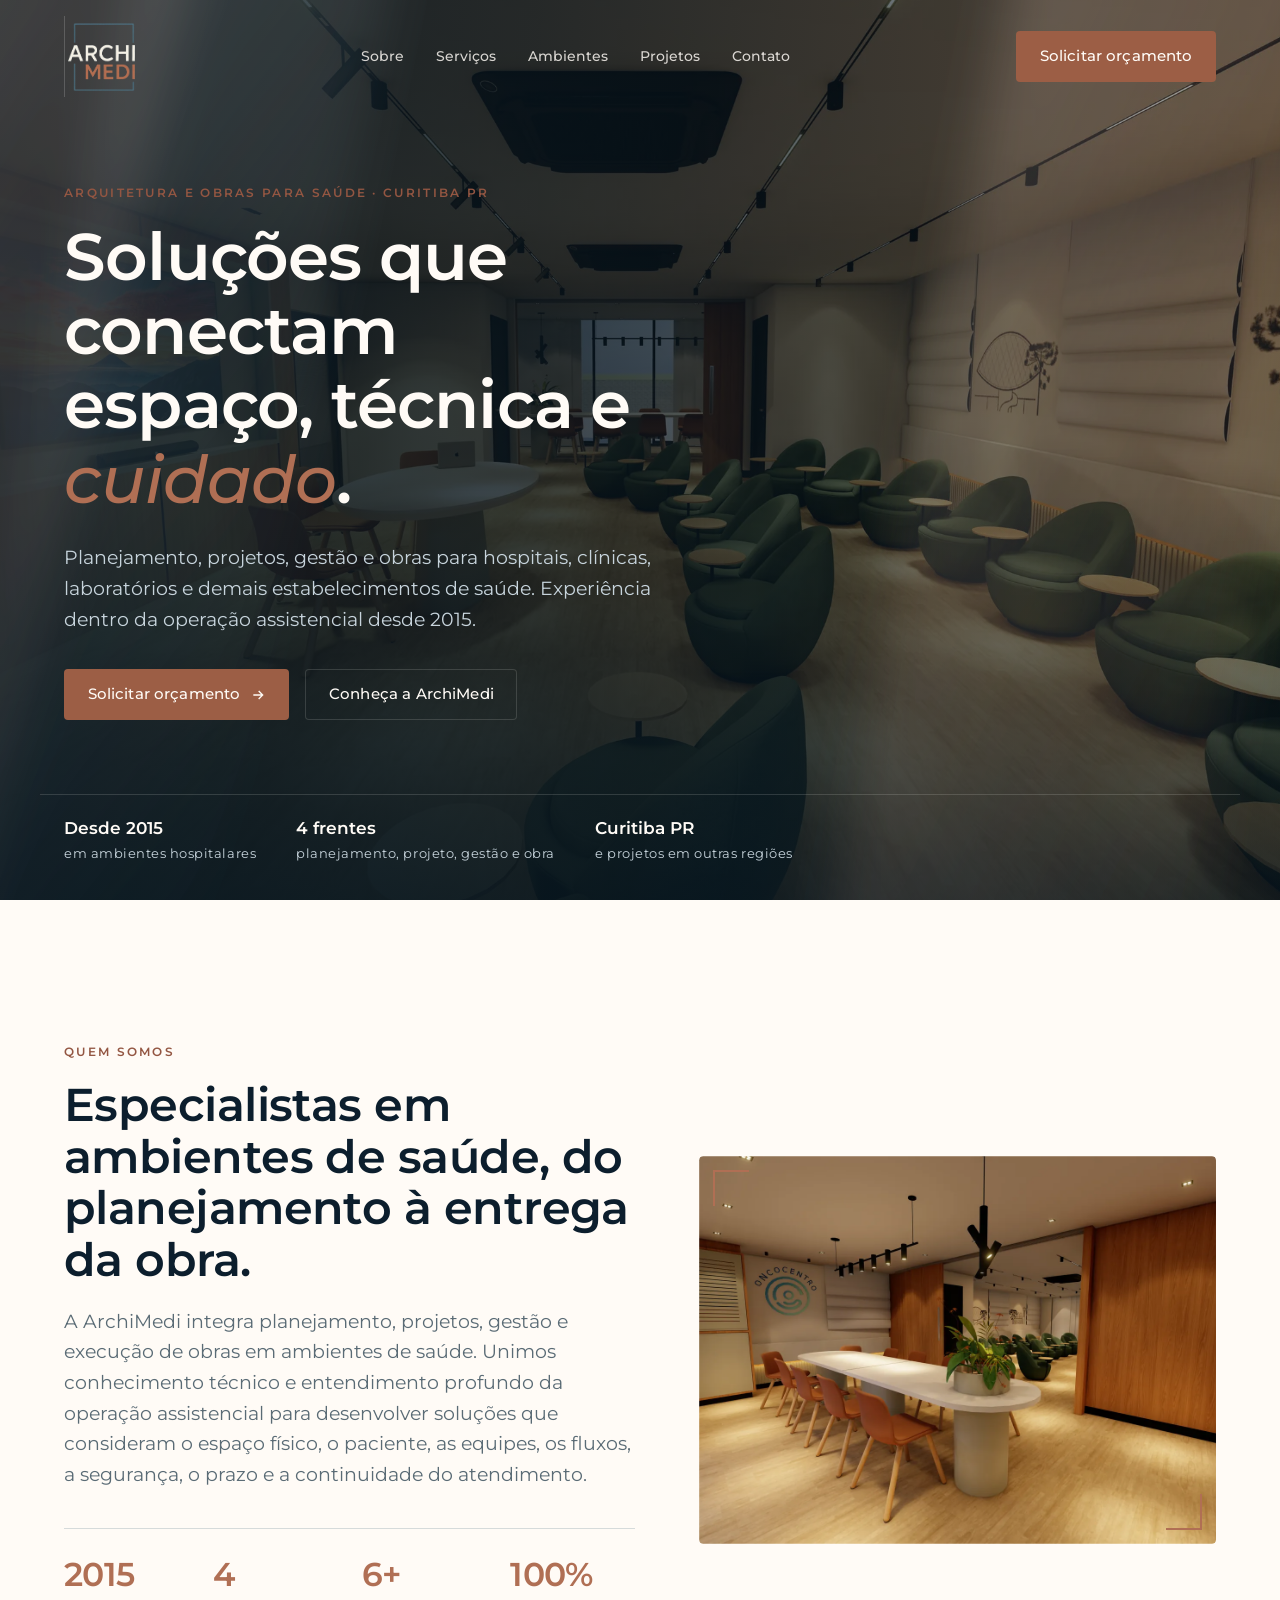
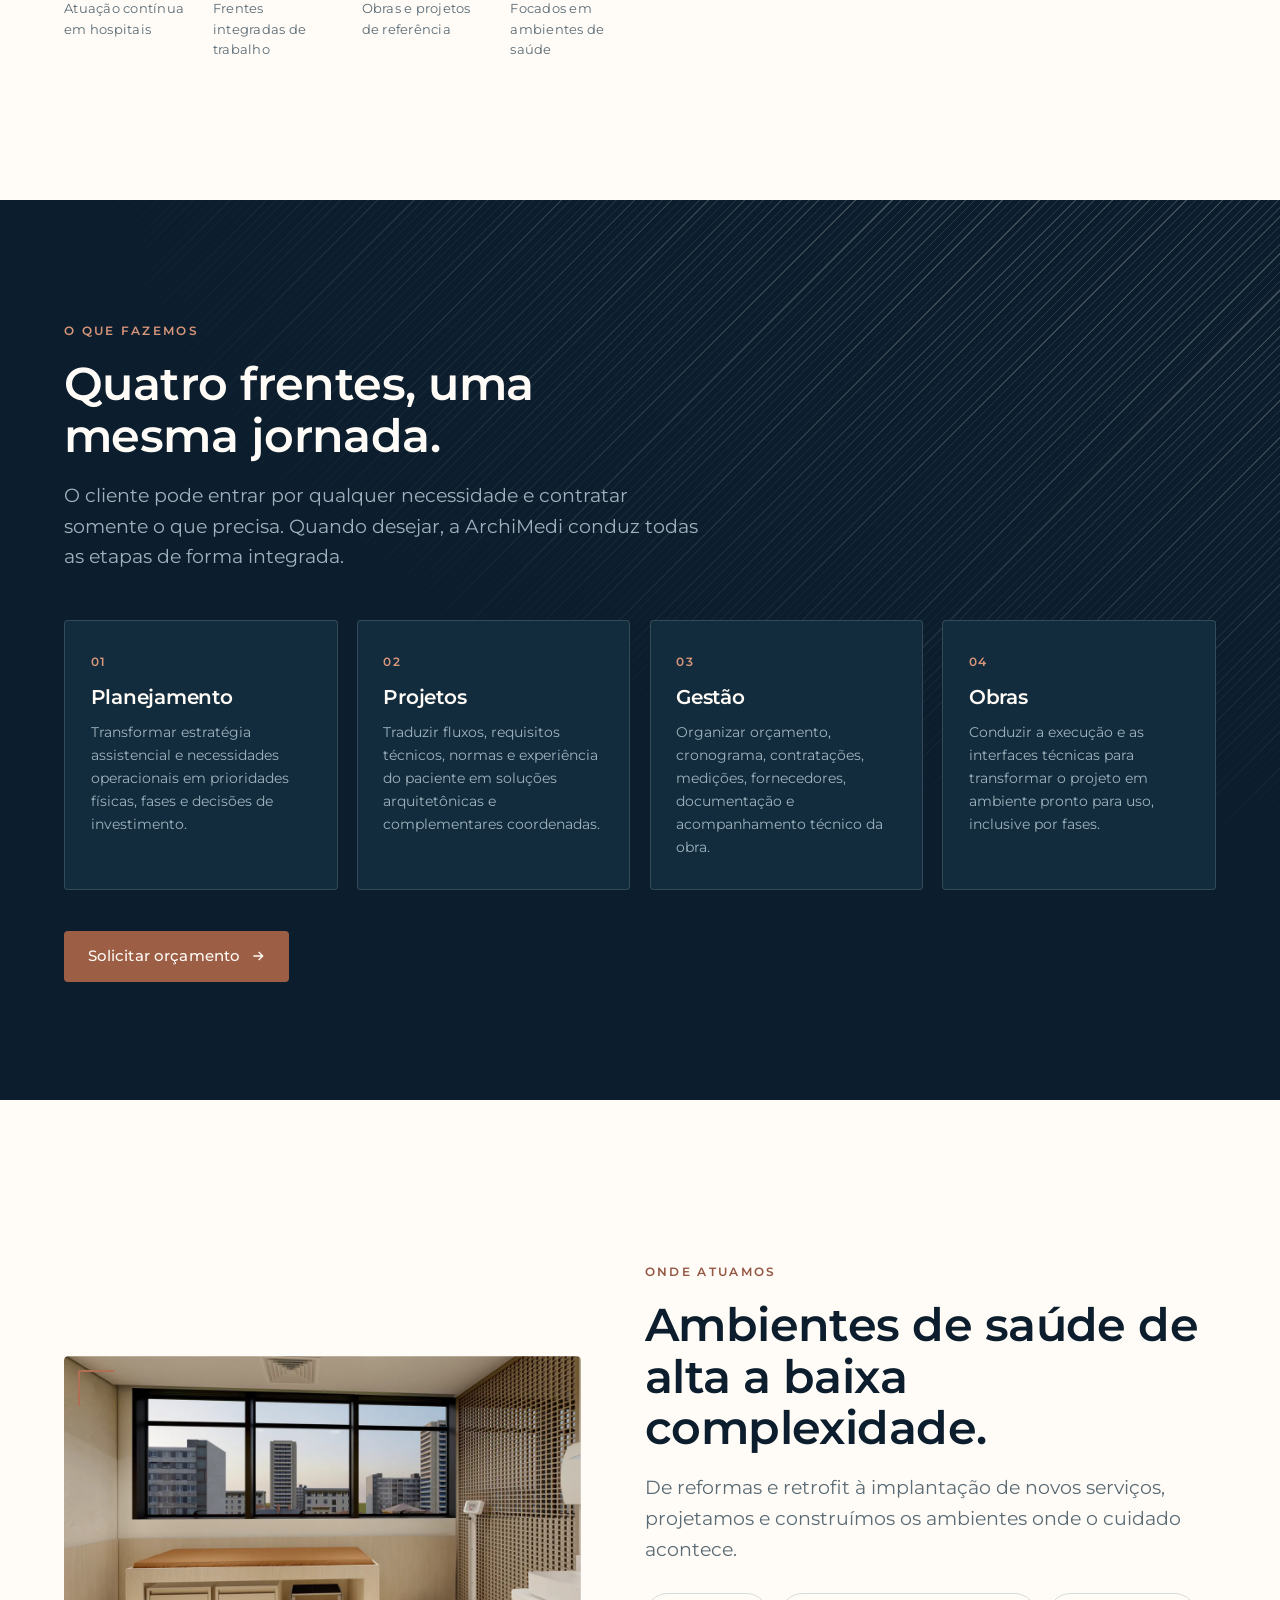
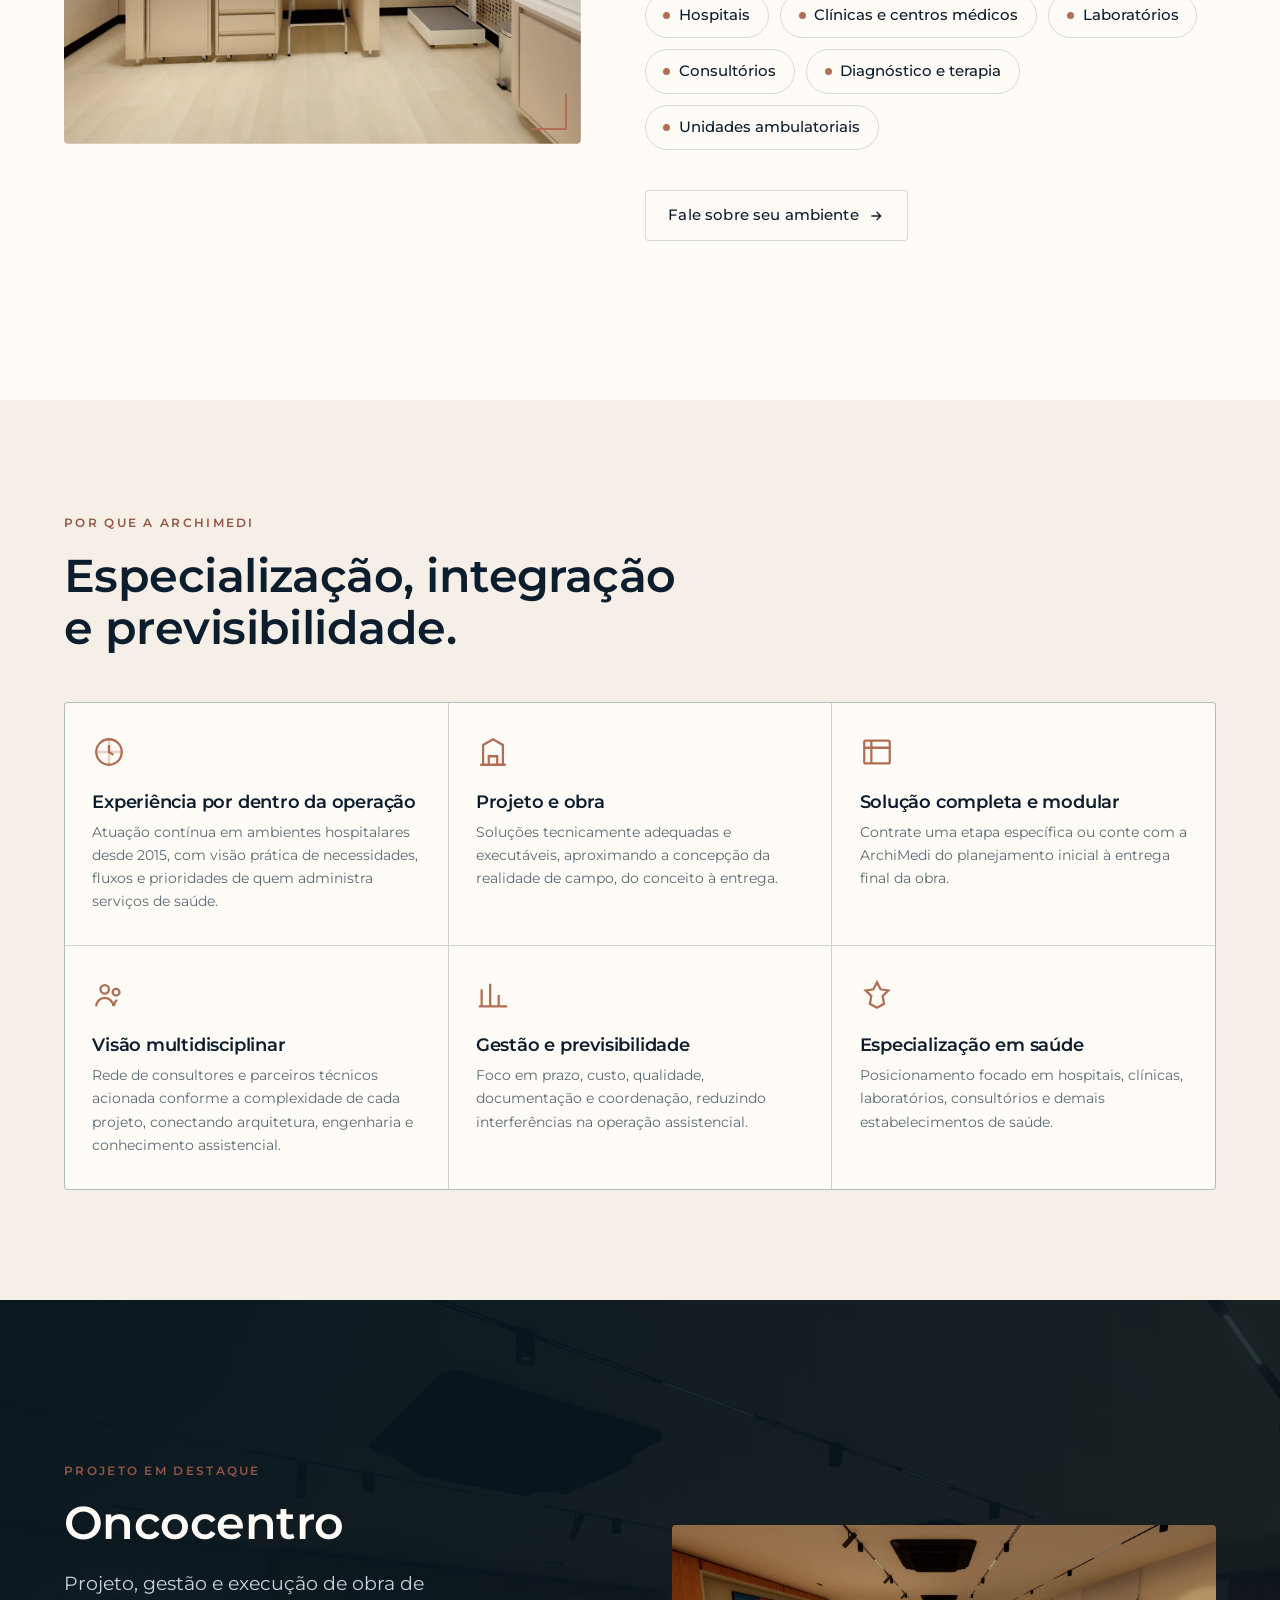
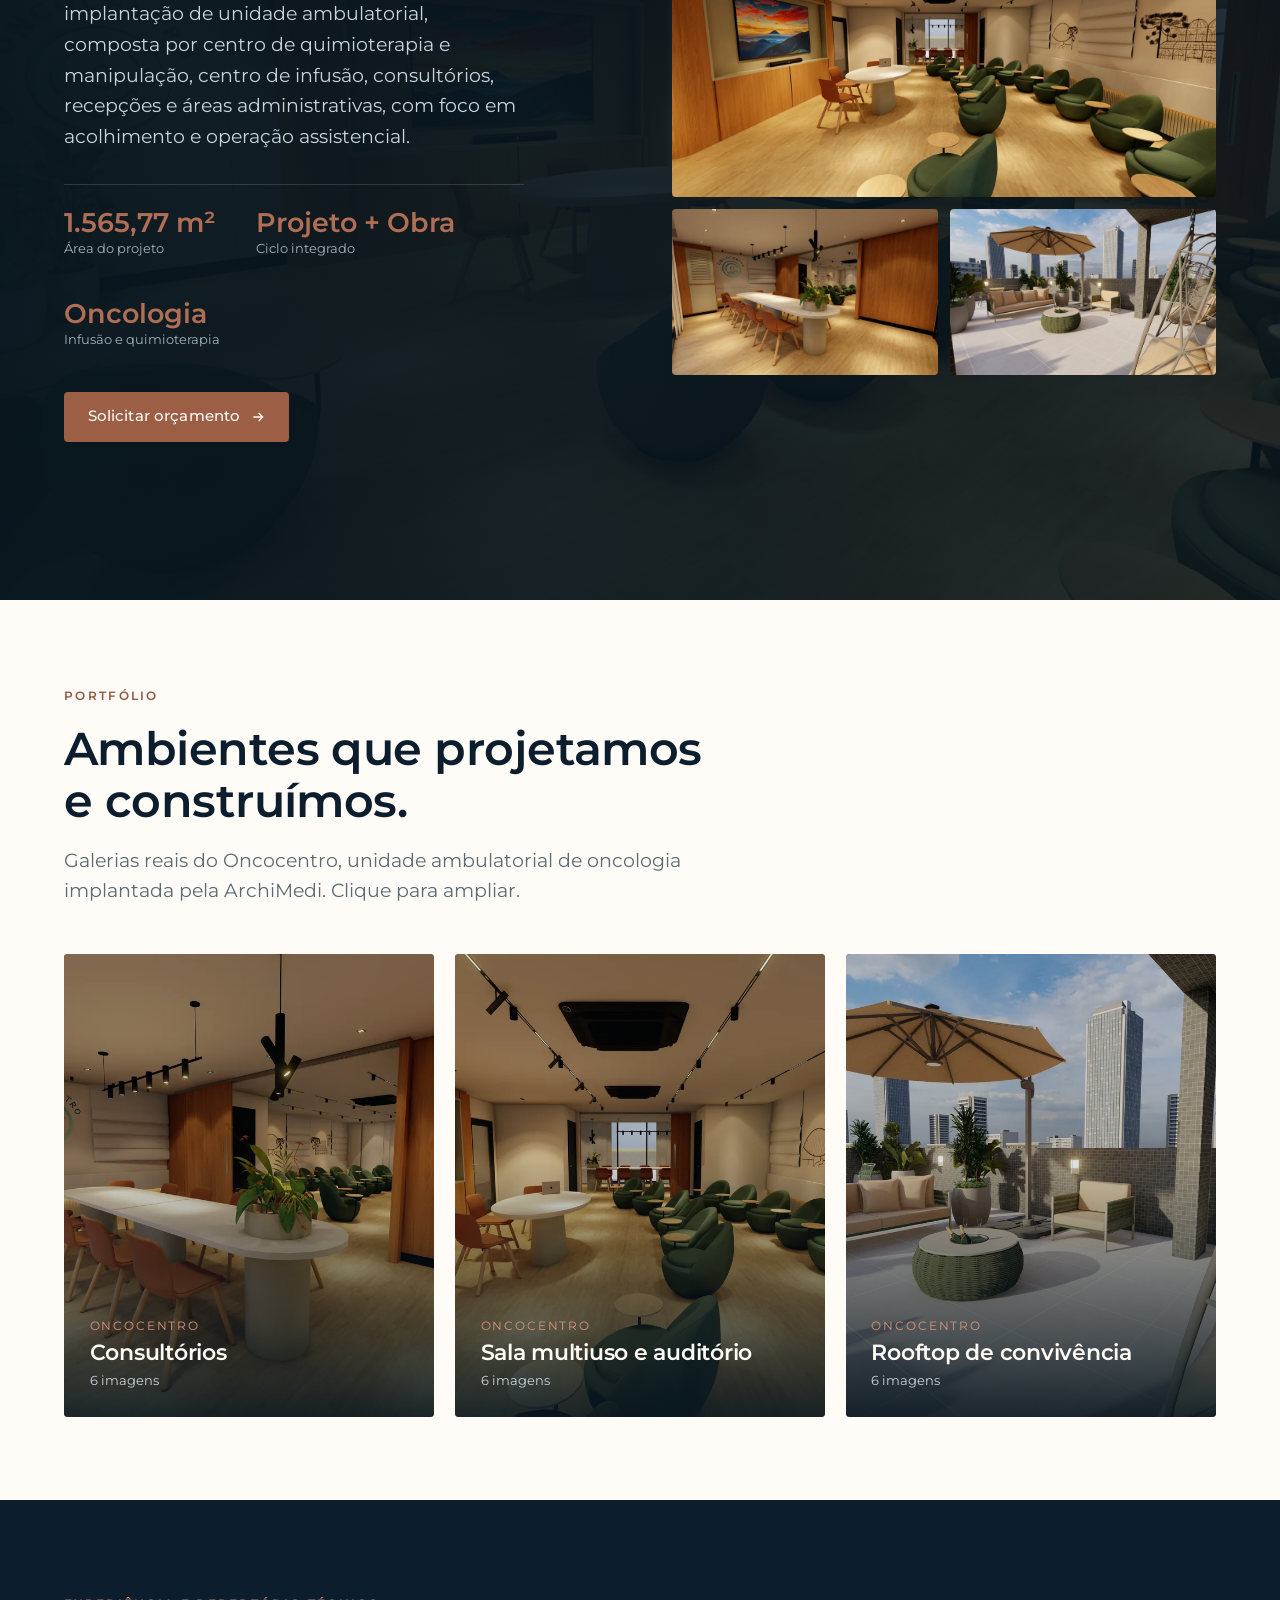
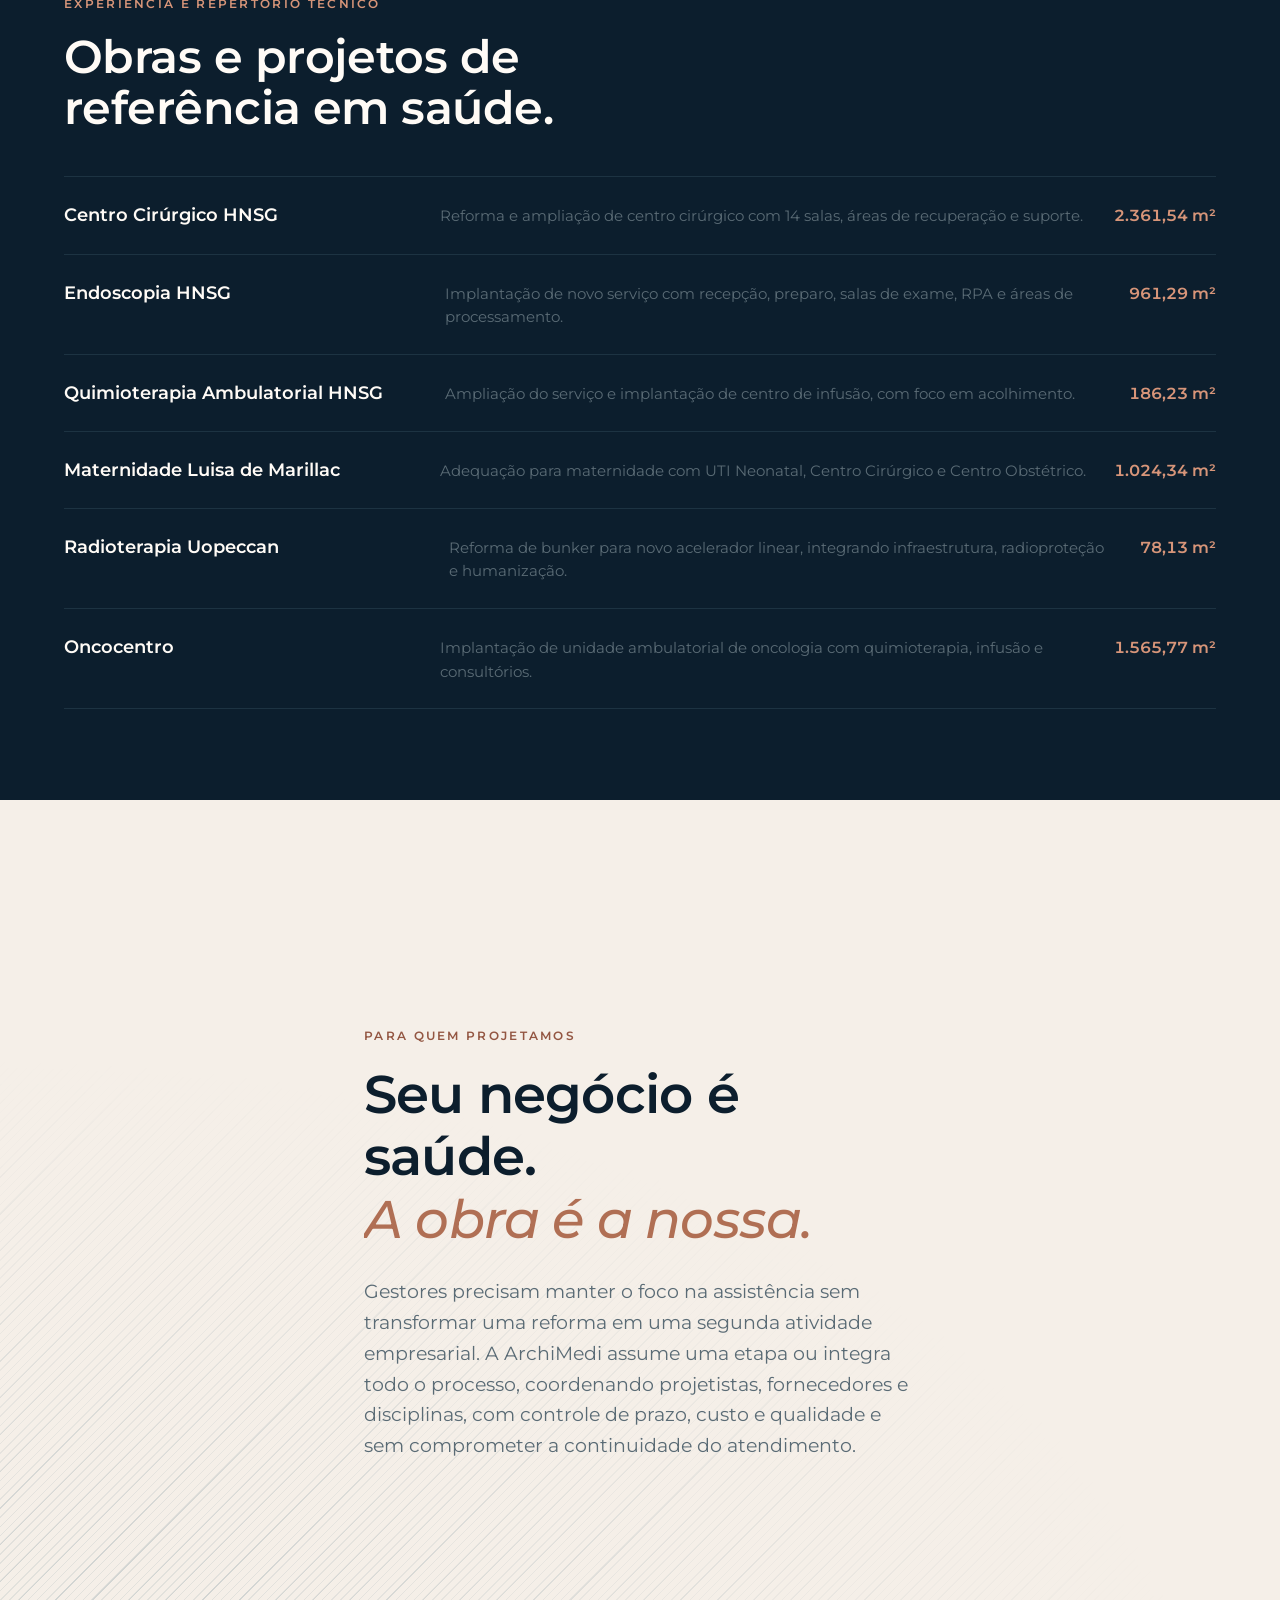
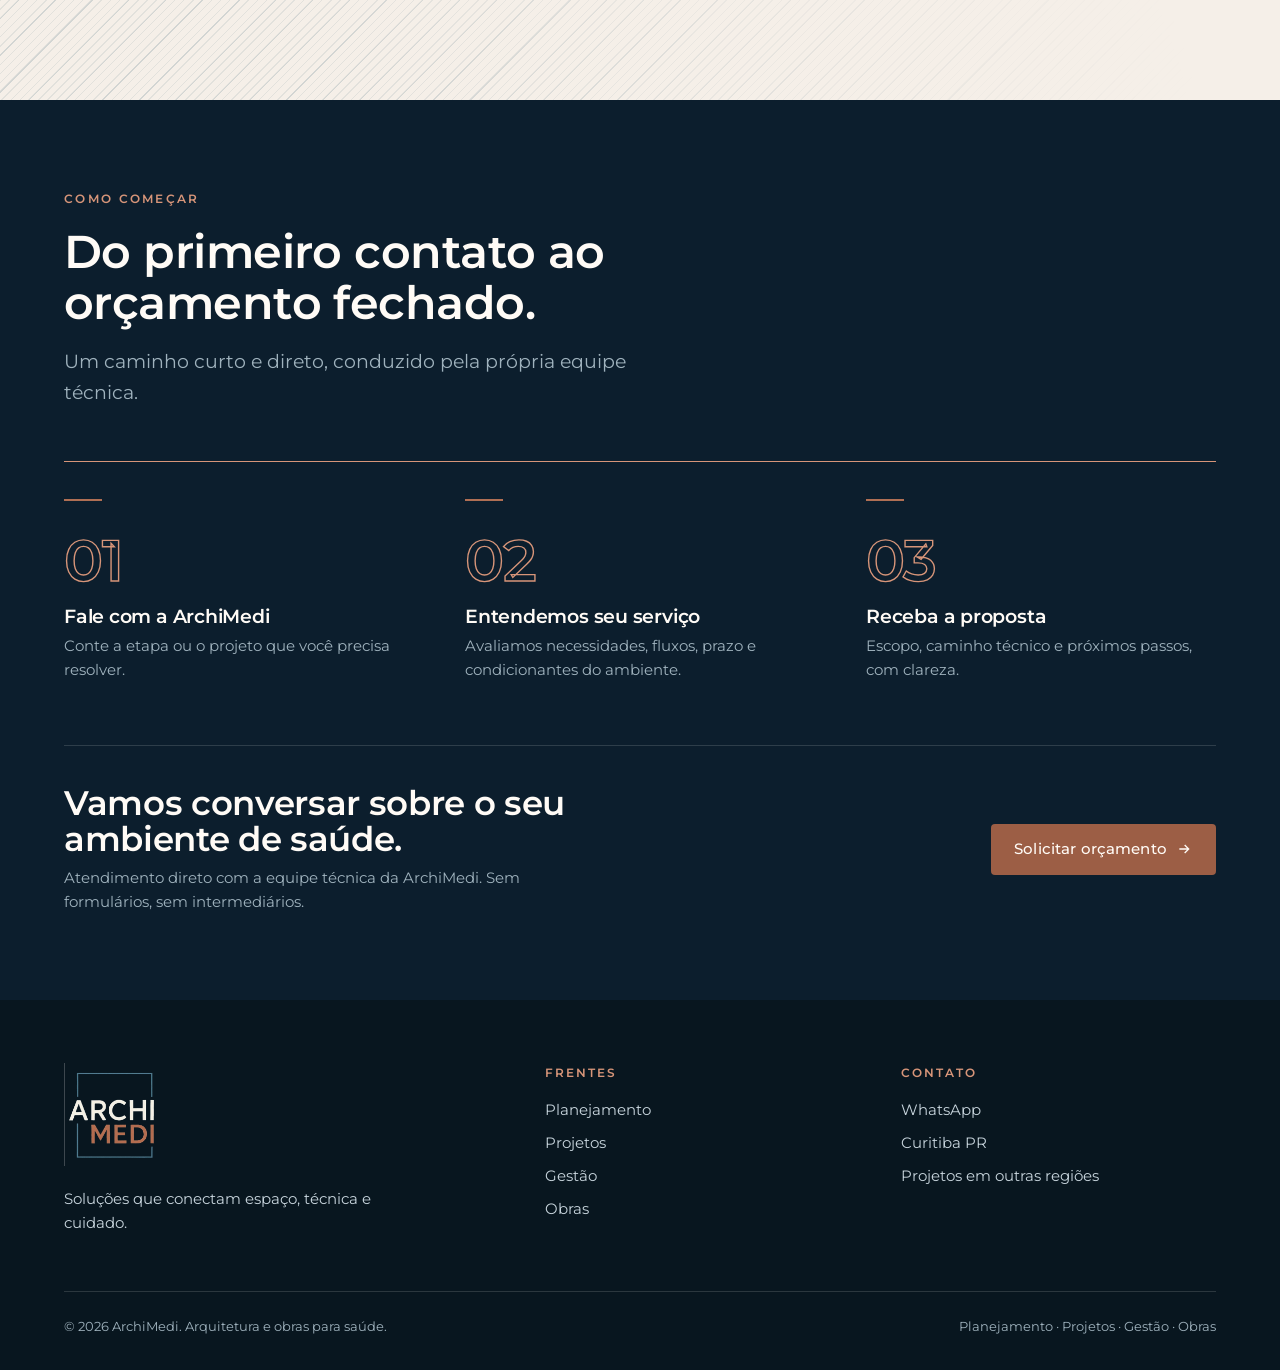
==== commit b922a36a: "Mais CTAs de WhatsApp ao longo da página Adiciona botões 'Solicitar orçamento' em Serviços e no dest" ====
--- a/deploy-vercel/index.html
+++ b/deploy-vercel/index.html
@@ -124,6 +124,9 @@
         <span class="barline"></span>
       </article>
     </div>
+    <div class="section-cta" data-reveal>
+      <a class="btn btn-primary" data-wa="planejamento, projeto, gestão ou obra em ambiente de saúde">Solicitar orçamento <svg class="arw" width="16" height="16" viewBox="0 0 24 24" fill="none" stroke="currentColor" stroke-width="2"><path d="M5 12h14M13 6l6 6-6 6"/></svg></a>
+    </div>
   </div>
 </section>
 
@@ -146,6 +149,9 @@
           <span class="chip" data-reveal><span class="dot"></span>Diagnóstico e terapia</span>
           <span class="chip" data-reveal><span class="dot"></span>Unidades ambulatoriais</span>
         </div>
+        <div class="section-cta" data-reveal>
+          <a class="btn btn-outline" data-wa="um ambiente de saúde específico">Fale sobre seu ambiente <svg class="arw" width="16" height="16" viewBox="0 0 24 24" fill="none" stroke="currentColor" stroke-width="2"><path d="M5 12h14M13 6l6 6-6 6"/></svg></a>
+        </div>
       </div>
     </div>
   </div>
@@ -206,6 +212,9 @@
           <div class="s" data-reveal><b>1.565,77 m²</b><span>Área do projeto</span></div>
           <div class="s" data-reveal><b>Projeto + Obra</b><span>Ciclo integrado</span></div>
           <div class="s" data-reveal><b>Oncologia</b><span>Infusão e quimioterapia</span></div>
+        </div>
+        <div class="section-cta" data-reveal>
+          <a class="btn btn-primary" data-wa="um projeto de implantação ou reforma como o Oncocentro">Solicitar orçamento <svg class="arw" width="16" height="16" viewBox="0 0 24 24" fill="none" stroke="currentColor" stroke-width="2"><path d="M5 12h14M13 6l6 6-6 6"/></svg></a>
         </div>
       </div>
       <div class="mini-gal">
--- a/deploy-vercel/css/styles.css
+++ b/deploy-vercel/css/styles.css
@@ -92,6 +92,7 @@
 .dark h1,.dark h2,.dark h3{color:var(--off-white)}
 .section-head{max-width:64ch}
 .section-head .h-section{margin-bottom:1.1rem}
+.section-cta{margin-top:clamp(2rem,4.5vh,3.2rem)}
 
 /* hachura diagonal de prancheta (convenção de corte arquitetônico), concentrada
    num canto por máscara para parecer composta, não um ladrilho uniforme */
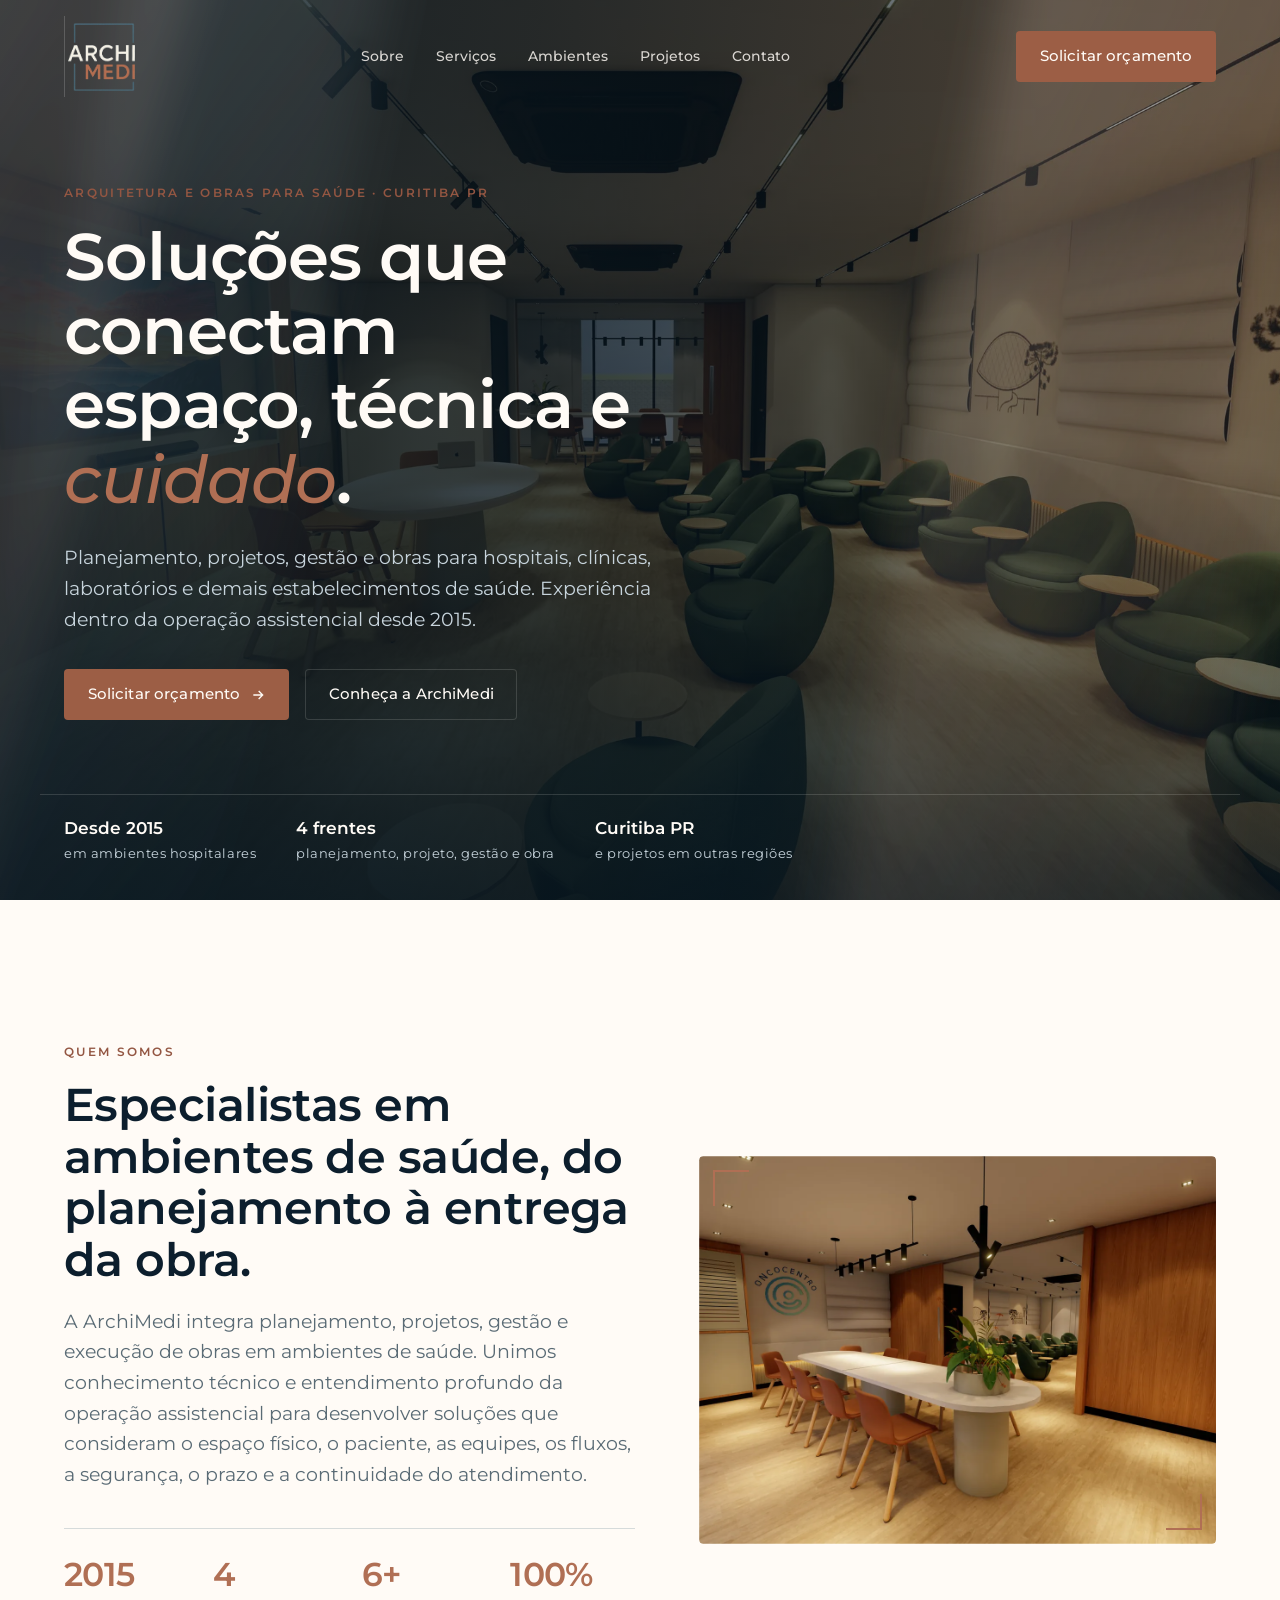
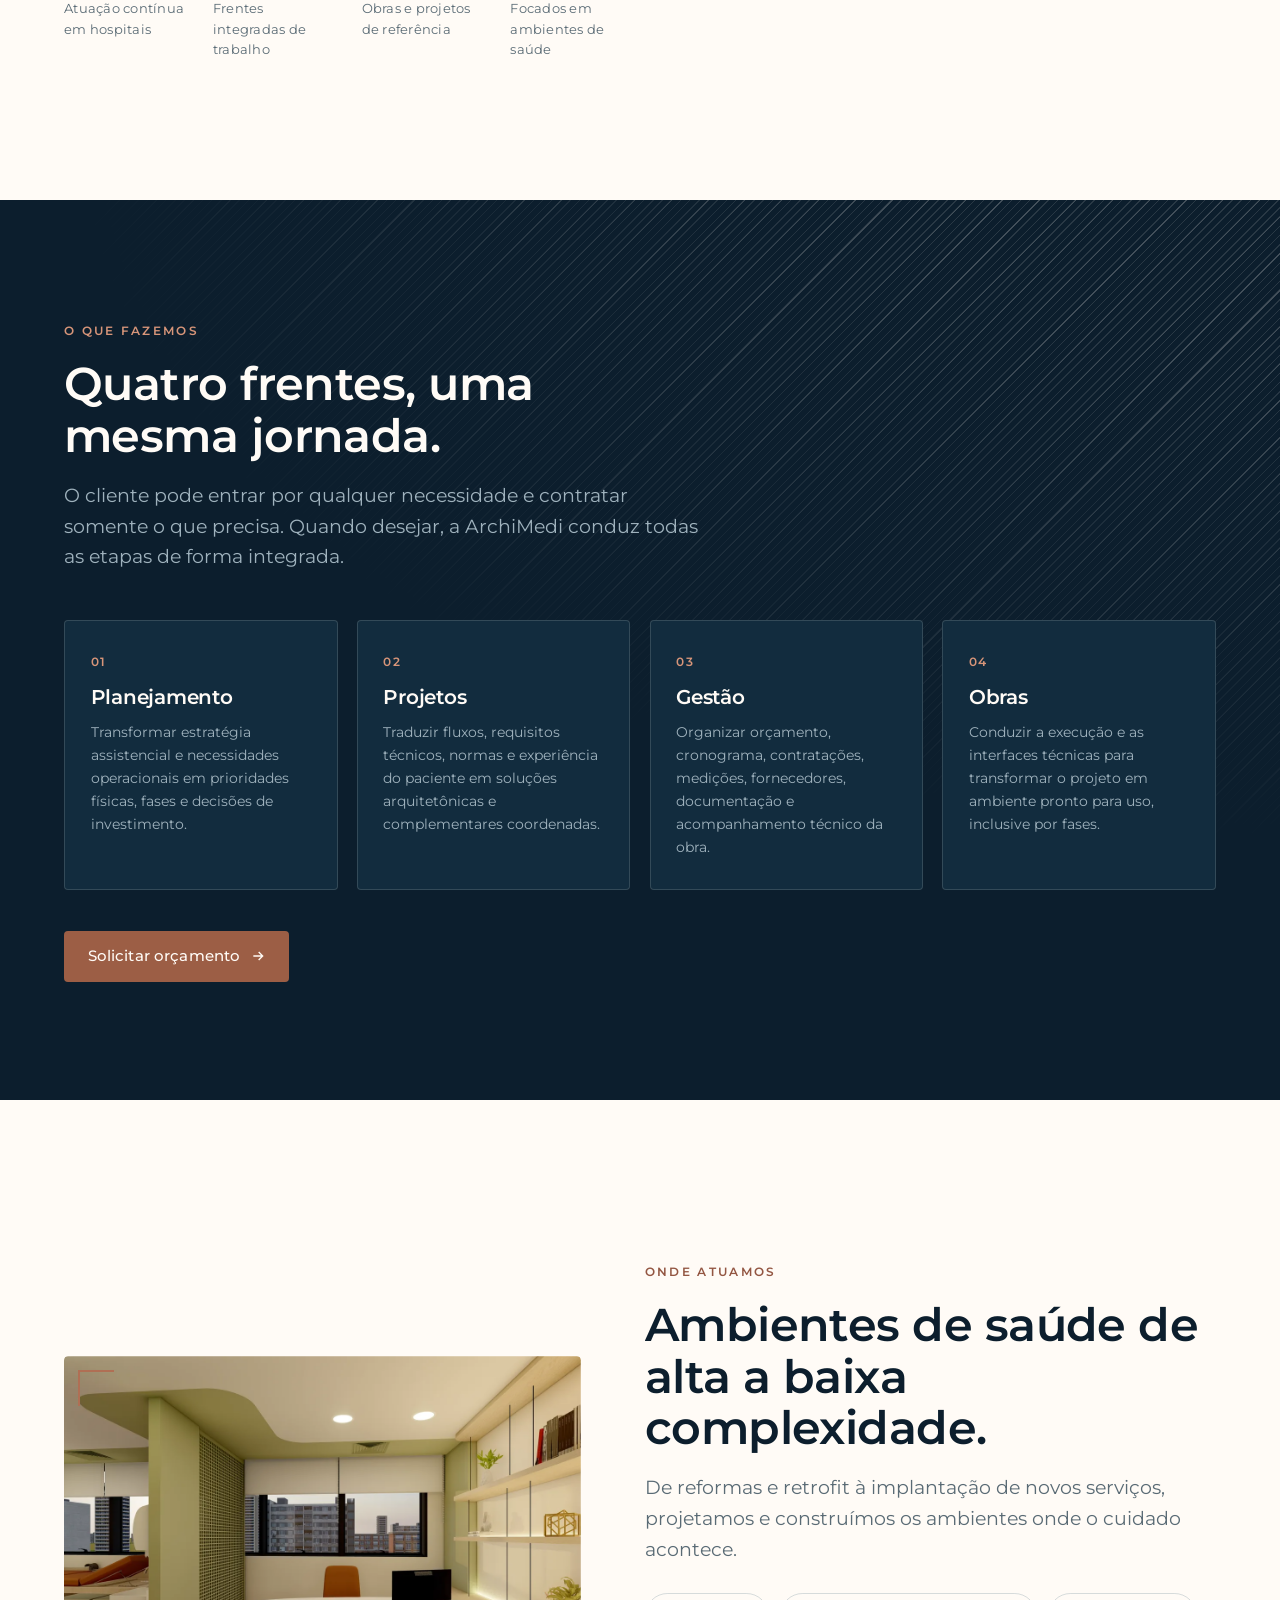
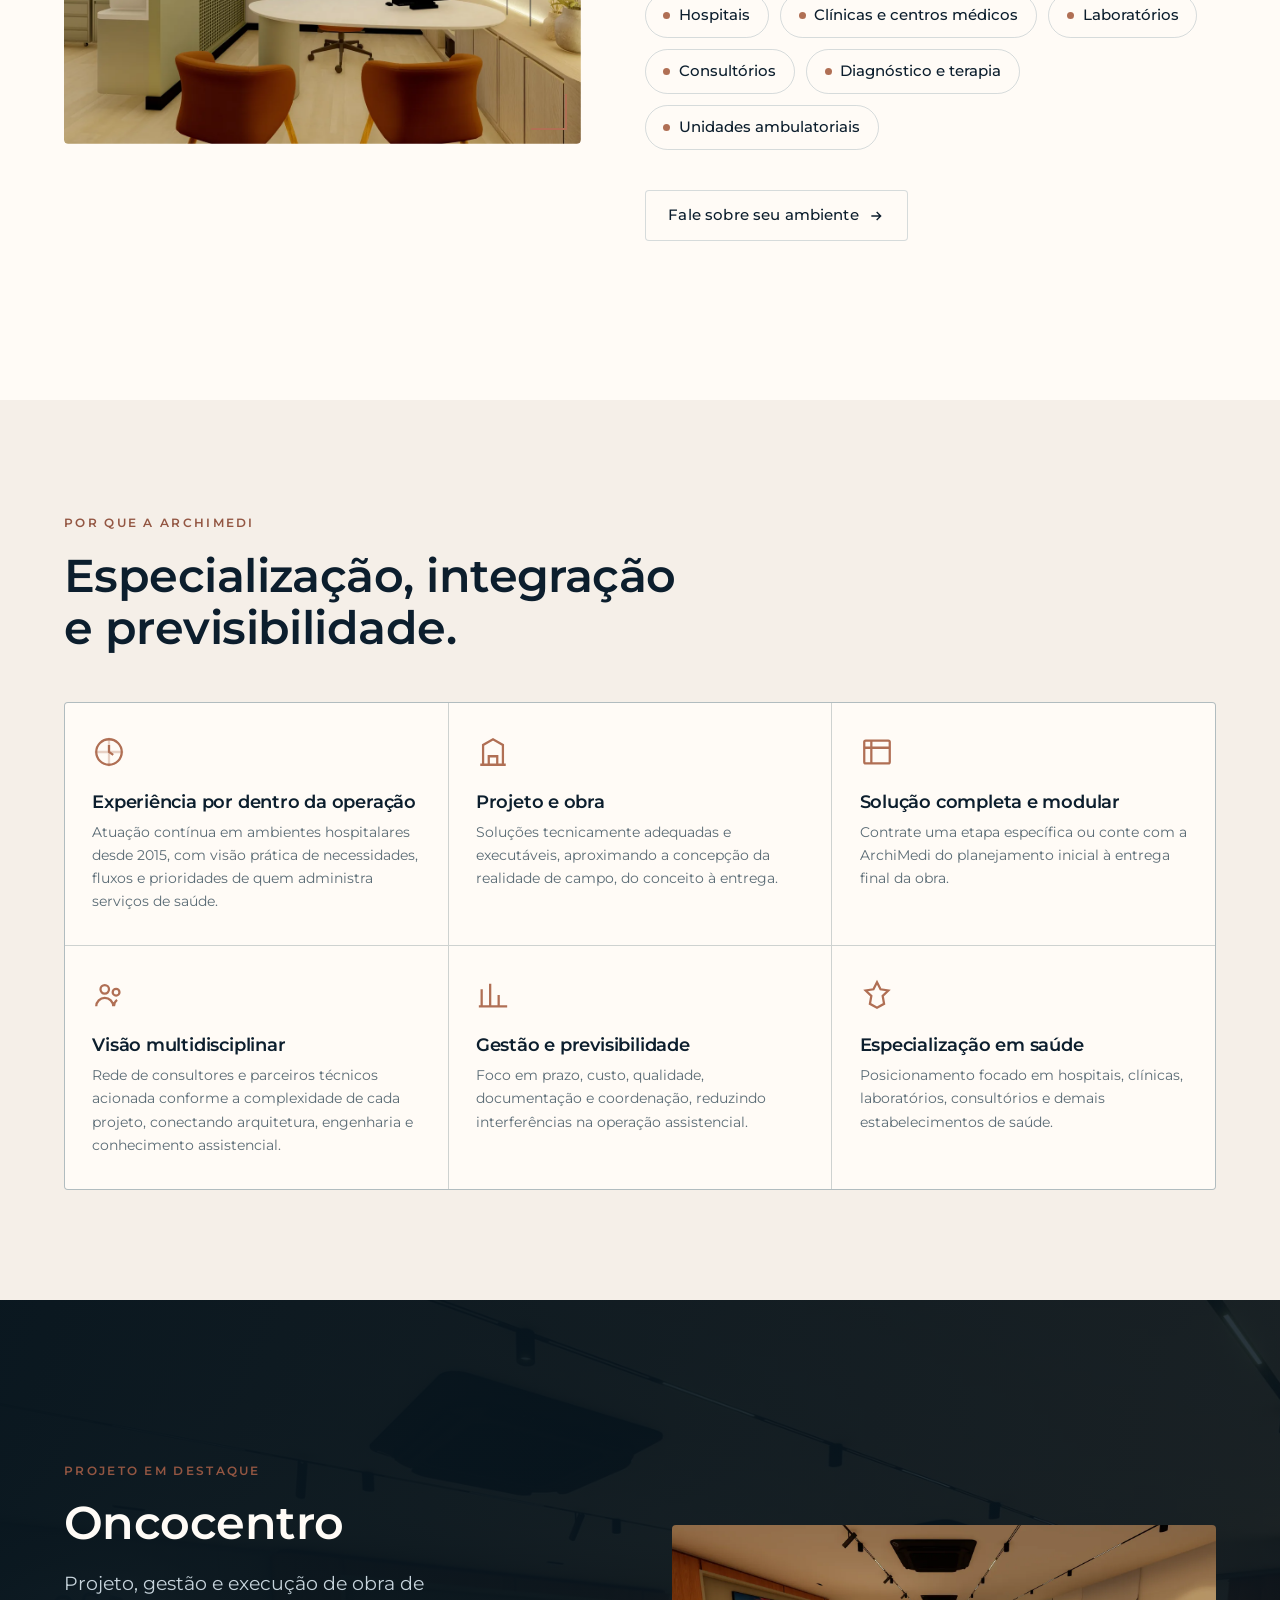
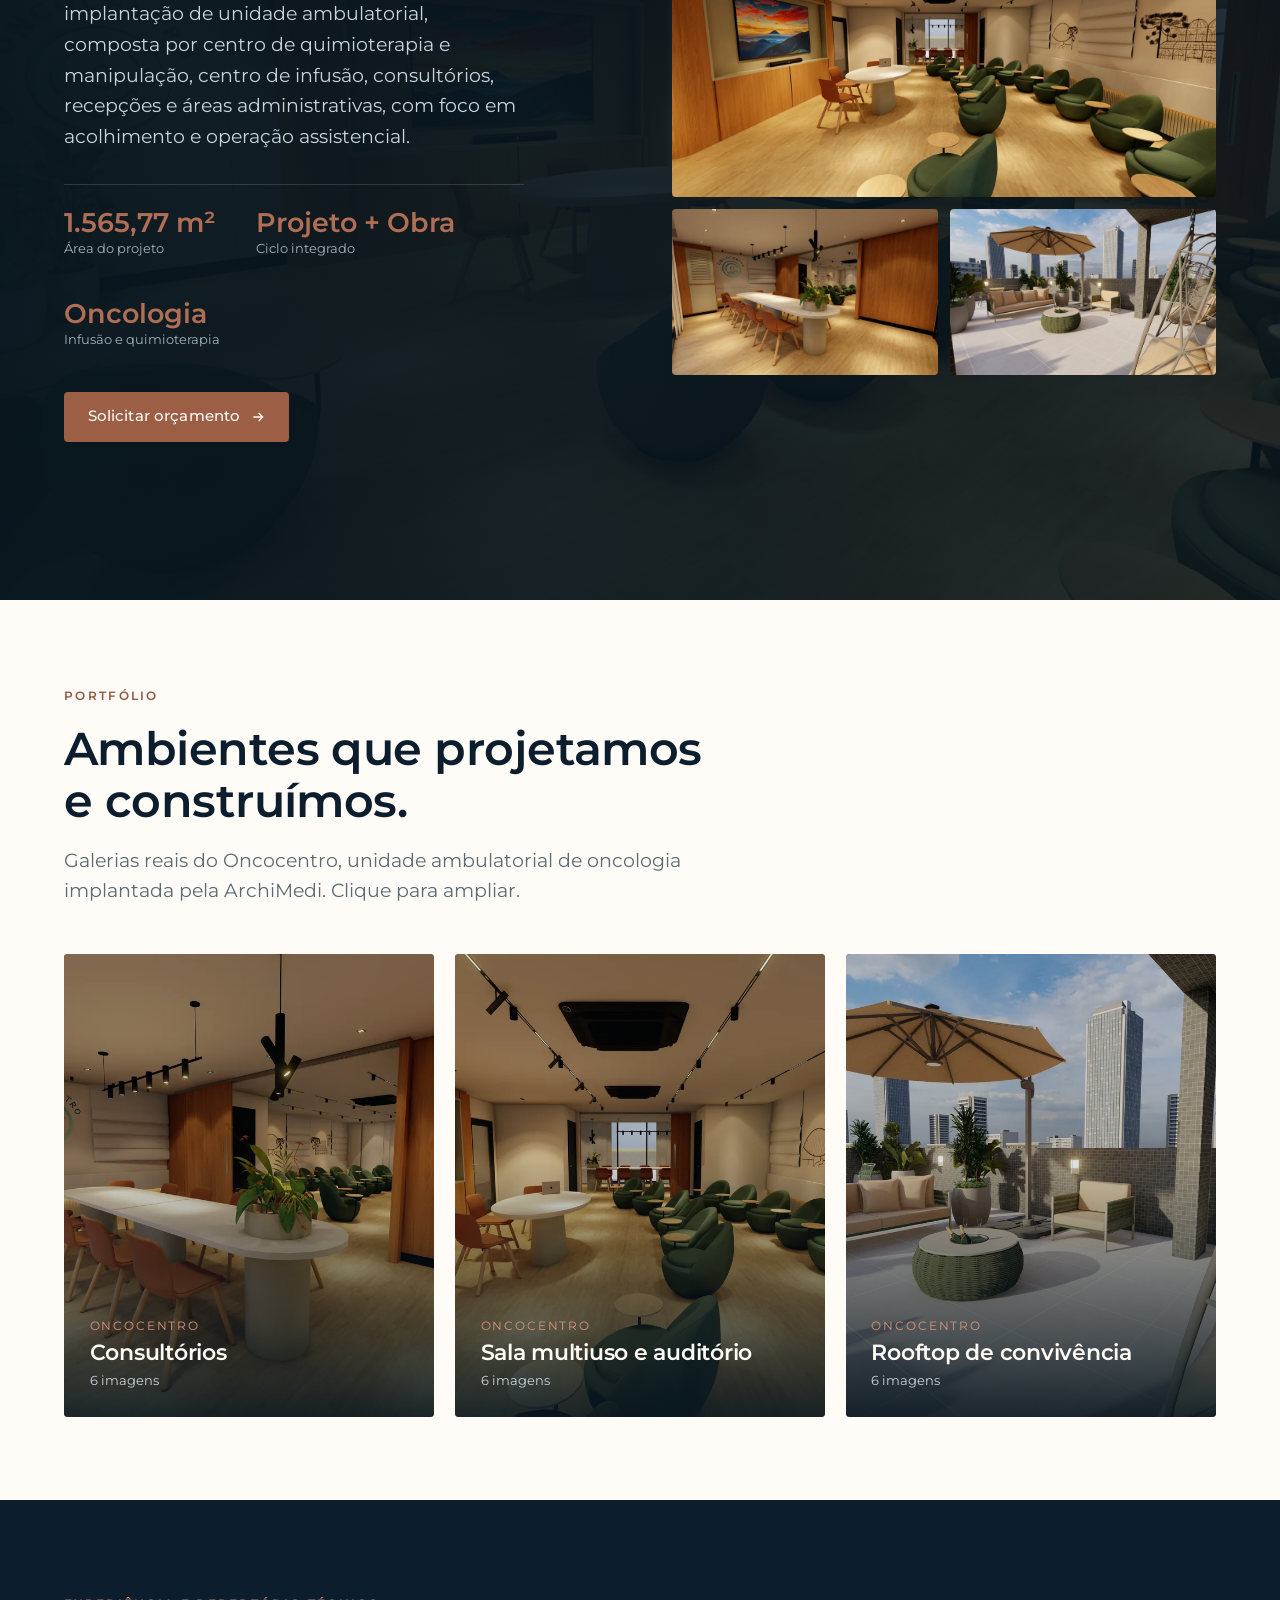
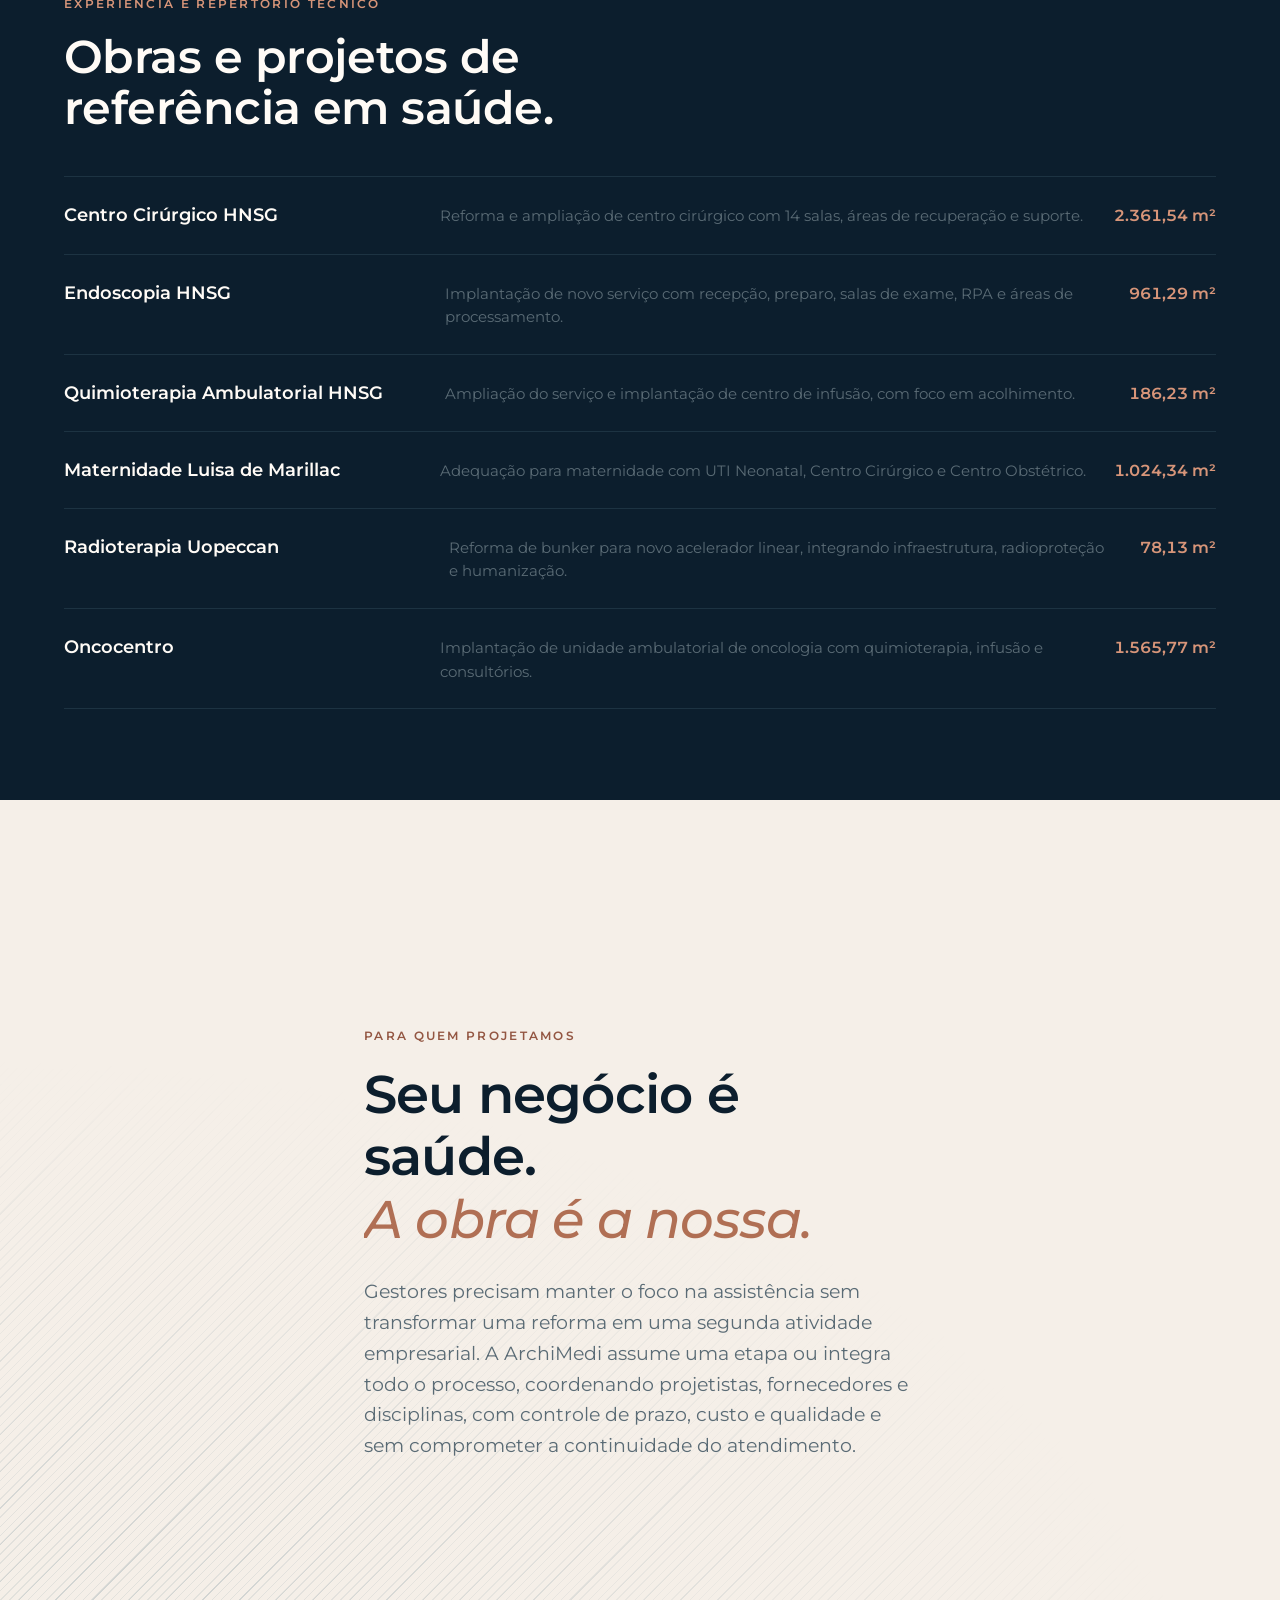
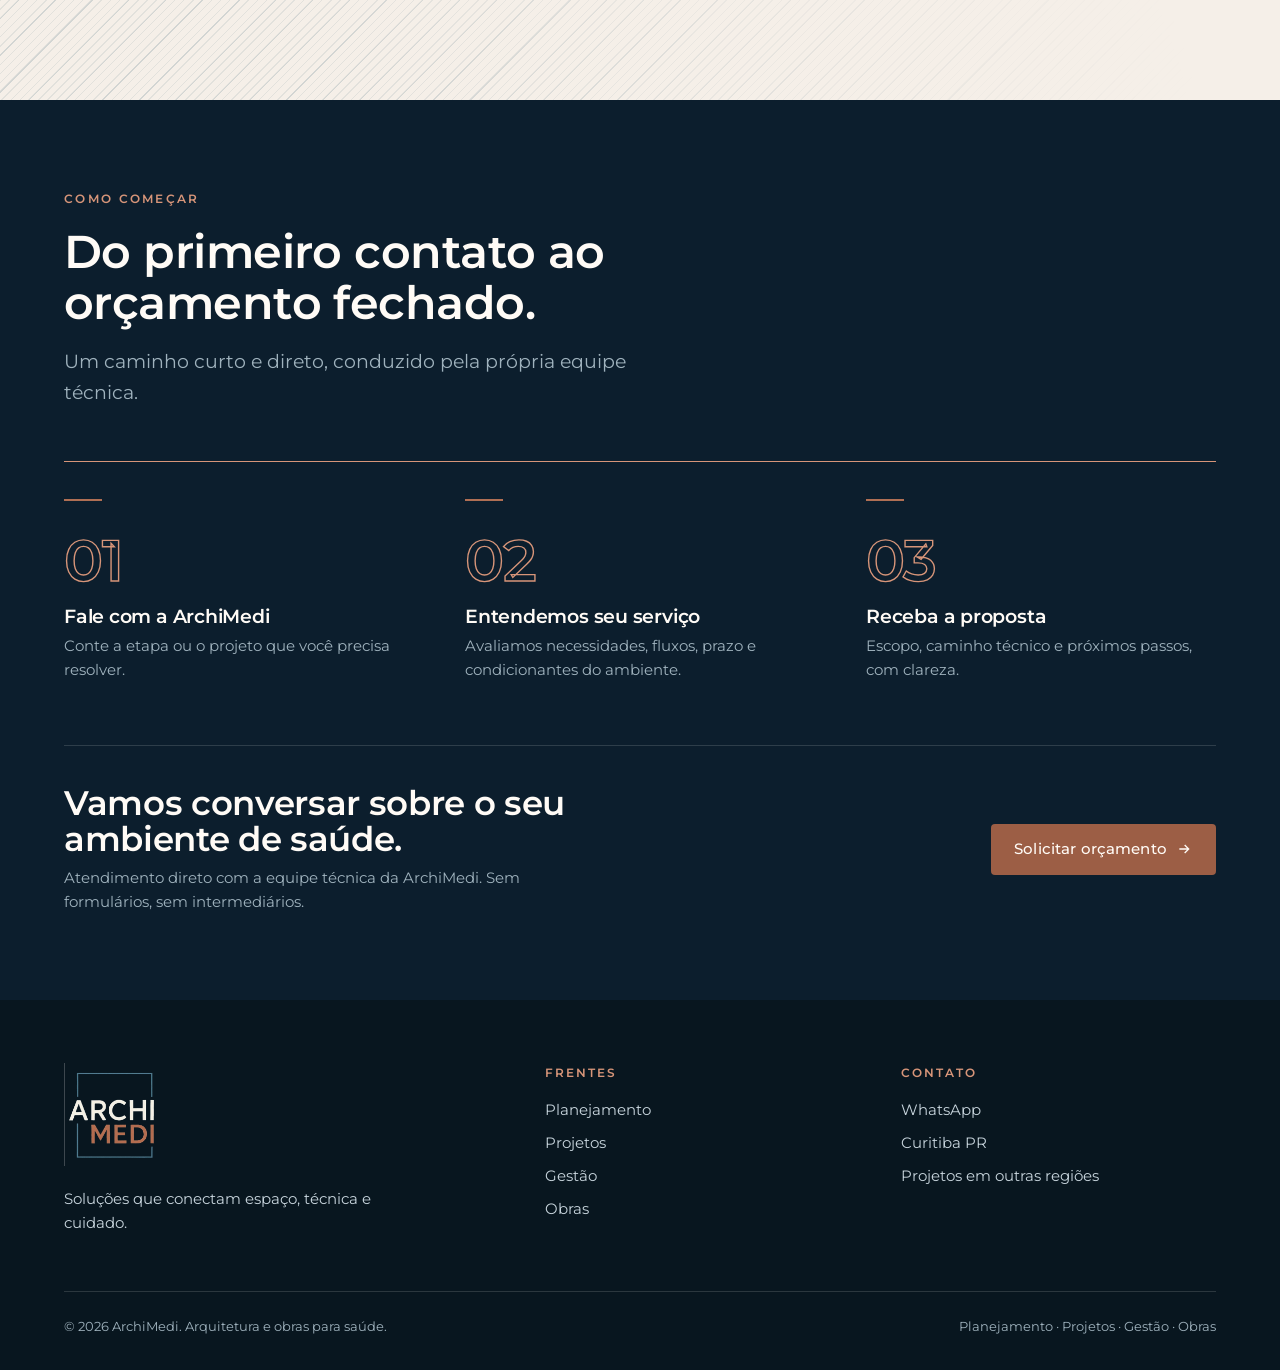
==== commit 740f2cf3: "ajuste(archimedi): troca a imagem da seção Ambientes por render do consultório Oncocentro — ClickUp " ====
--- a/deploy-vercel/index.html
+++ b/deploy-vercel/index.html
@@ -135,7 +135,7 @@
   <div class="container">
     <div class="split rev">
       <div class="split-media frame" data-reveal="img">
-        <img src="assets/img/ambientes.webp" alt="Consultório e sala técnica de ambiente de saúde">
+        <img src="assets/img/ambientes-consultorio.webp" alt="Consultório de ambiente de saúde projetado pela ArchiMedi, com mesa de atendimento e área de exame">
       </div>
       <div>
         <span class="eyebrow" data-reveal>Onde atuamos</span>
@@ -372,6 +372,6 @@
   document.querySelectorAll('[data-reveal]:not(.is-in),[data-word]:not(.is-in)').forEach(function(e){e.classList.add('is-in');});
 },3000);
 </script>
-<script src="js/app.js"></script>
+<script src="js/app.js?v=2"></script>
 </body>
 </html>
